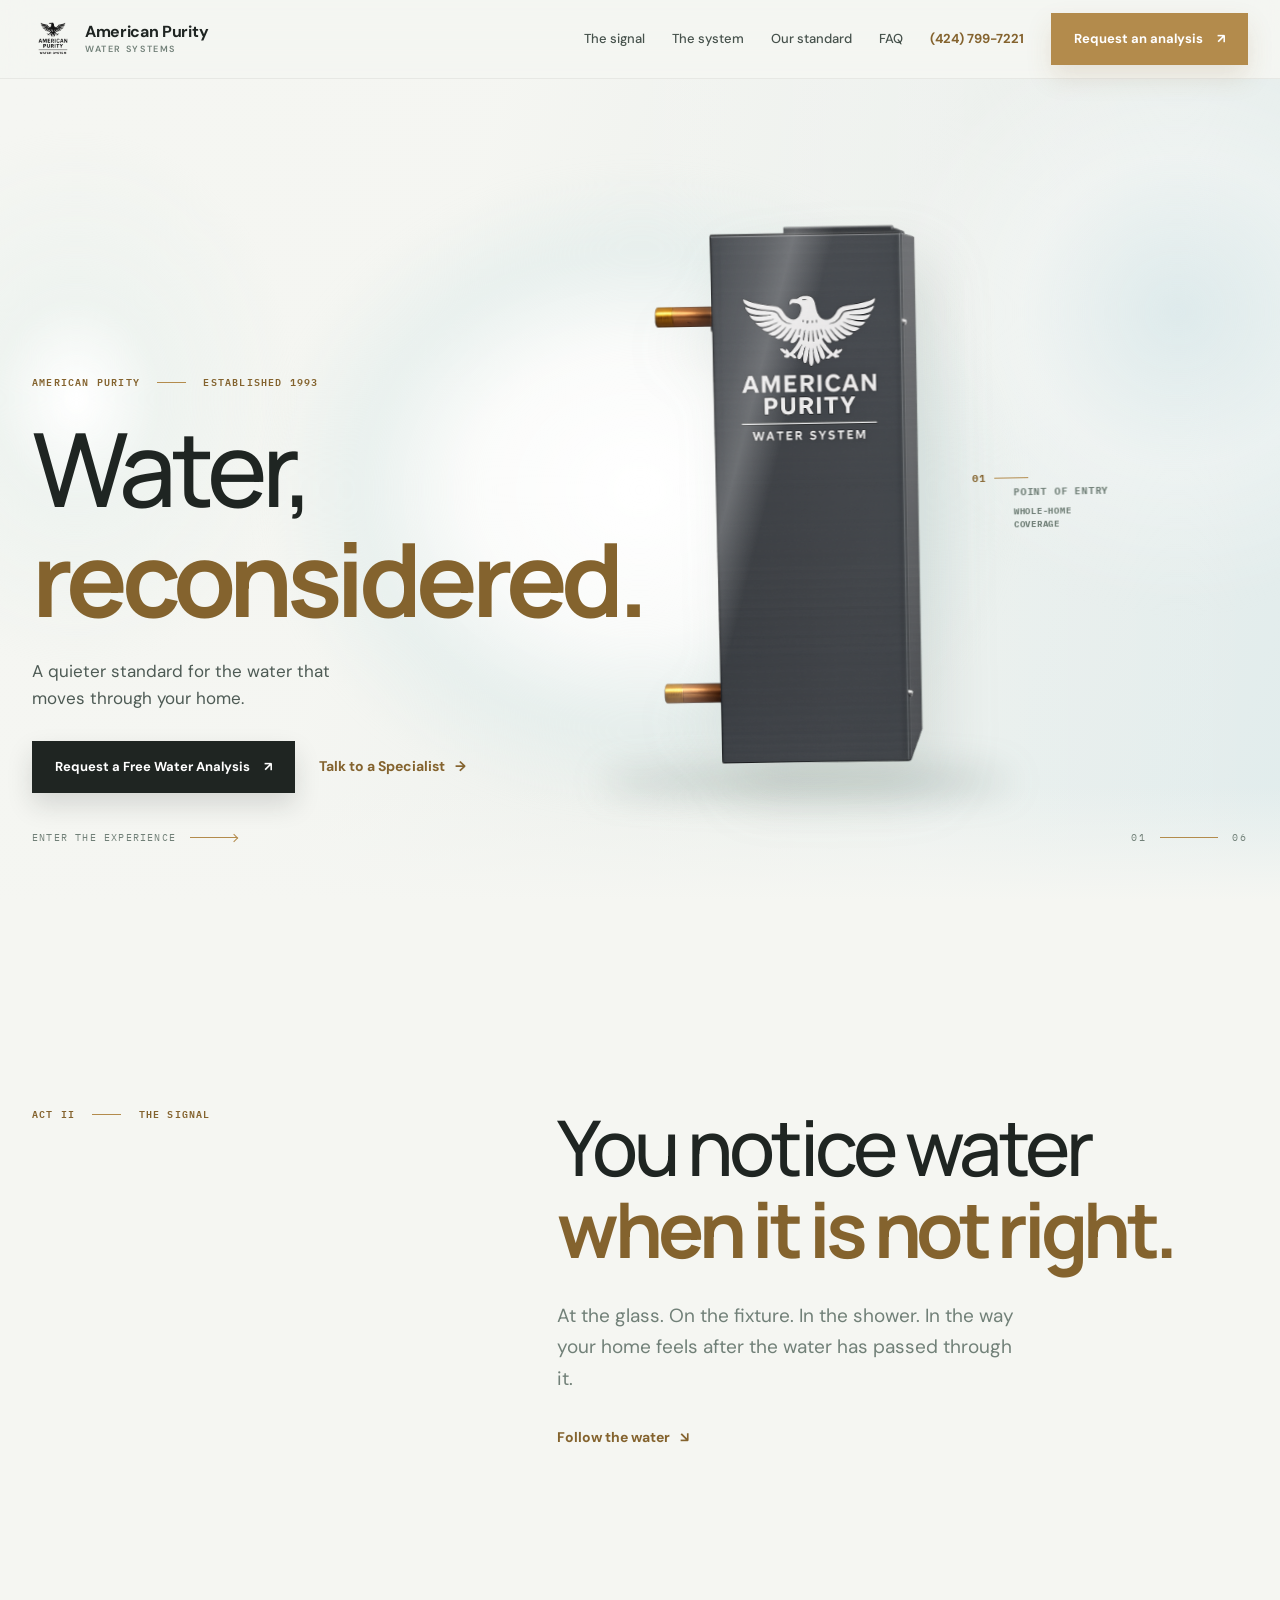
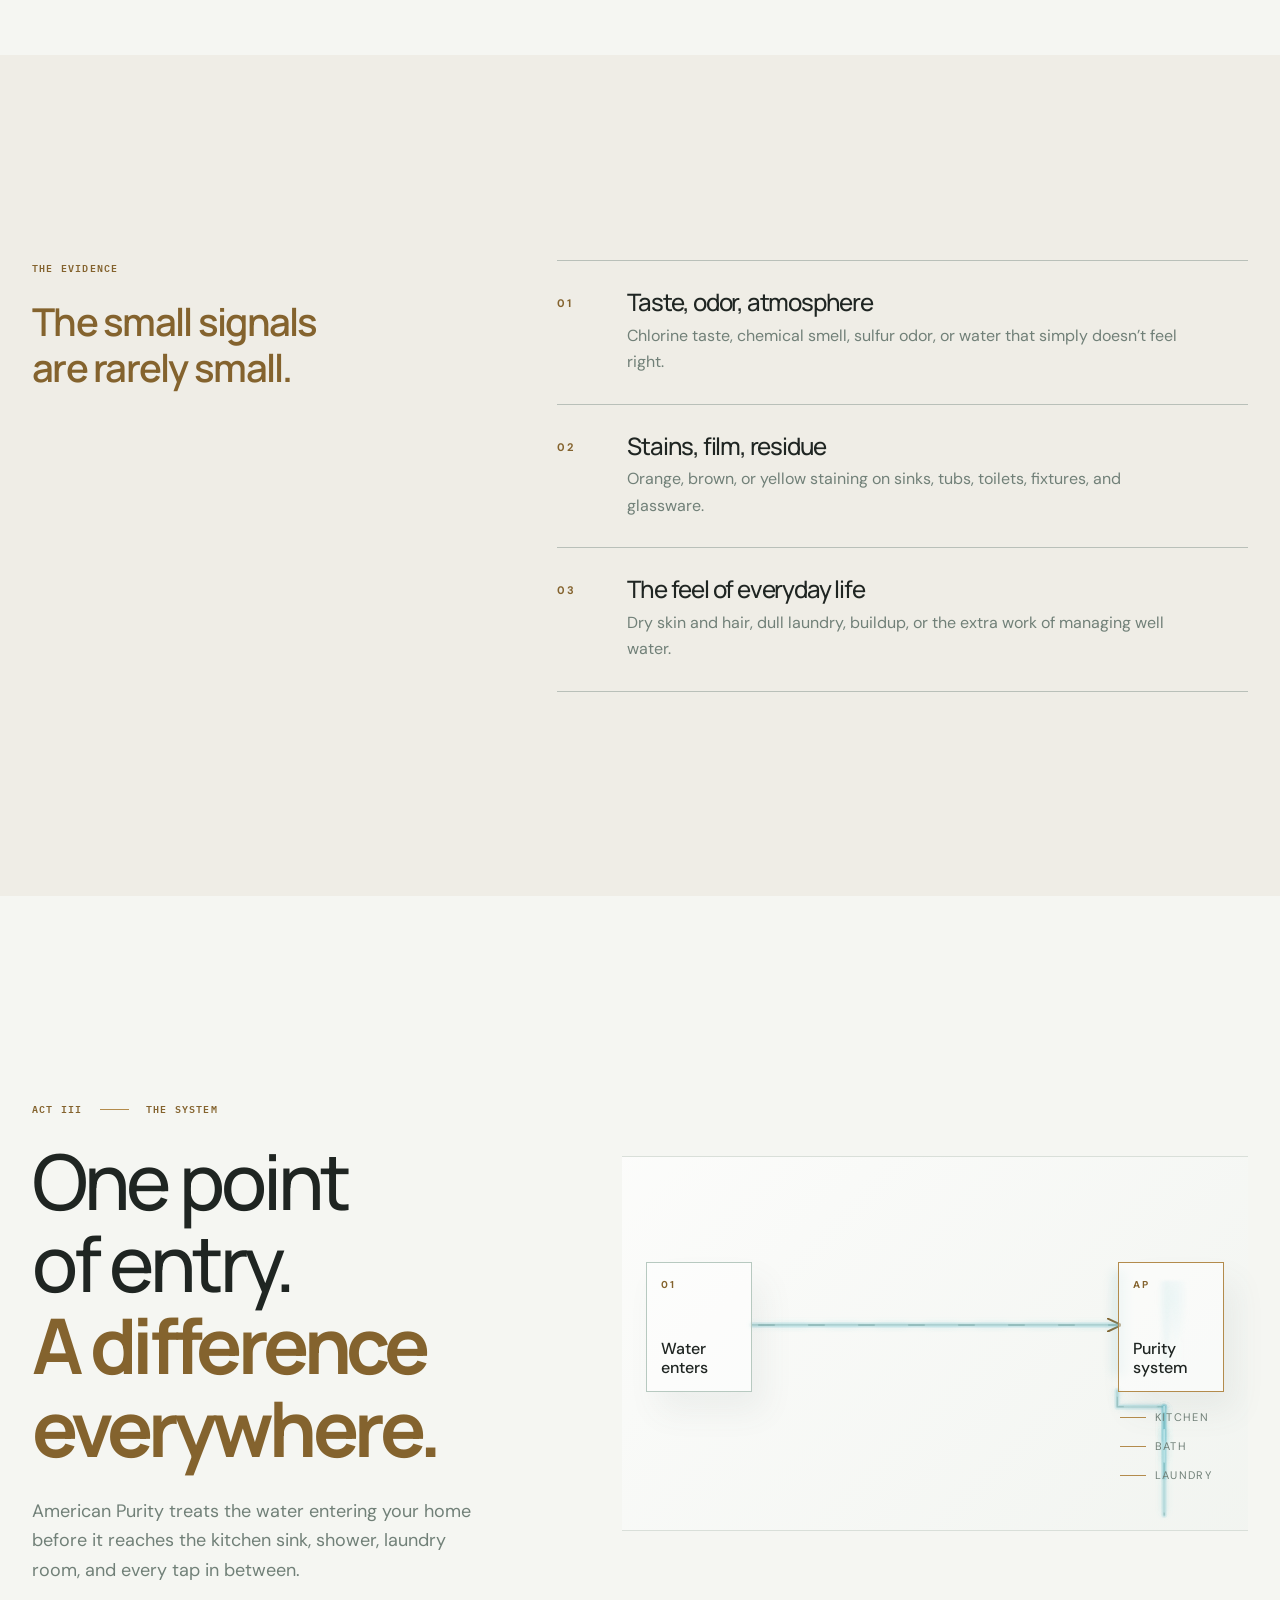
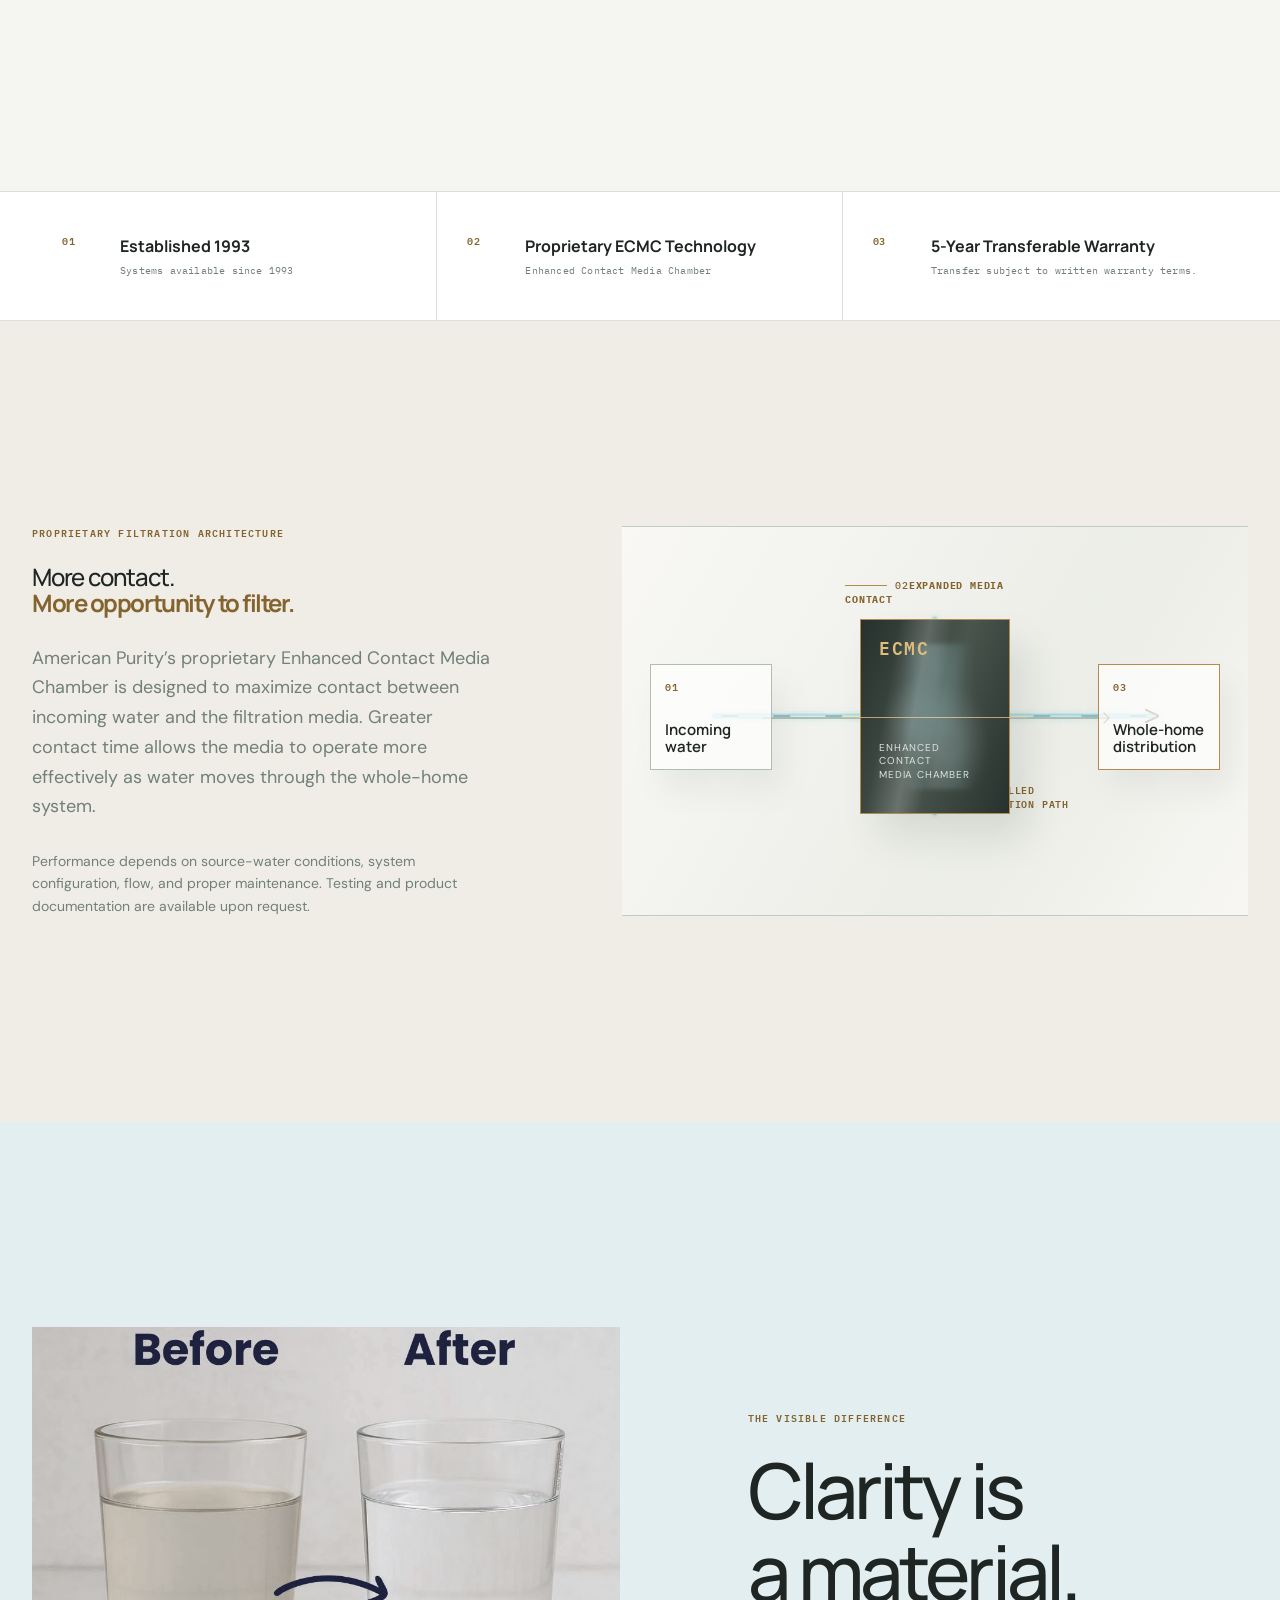
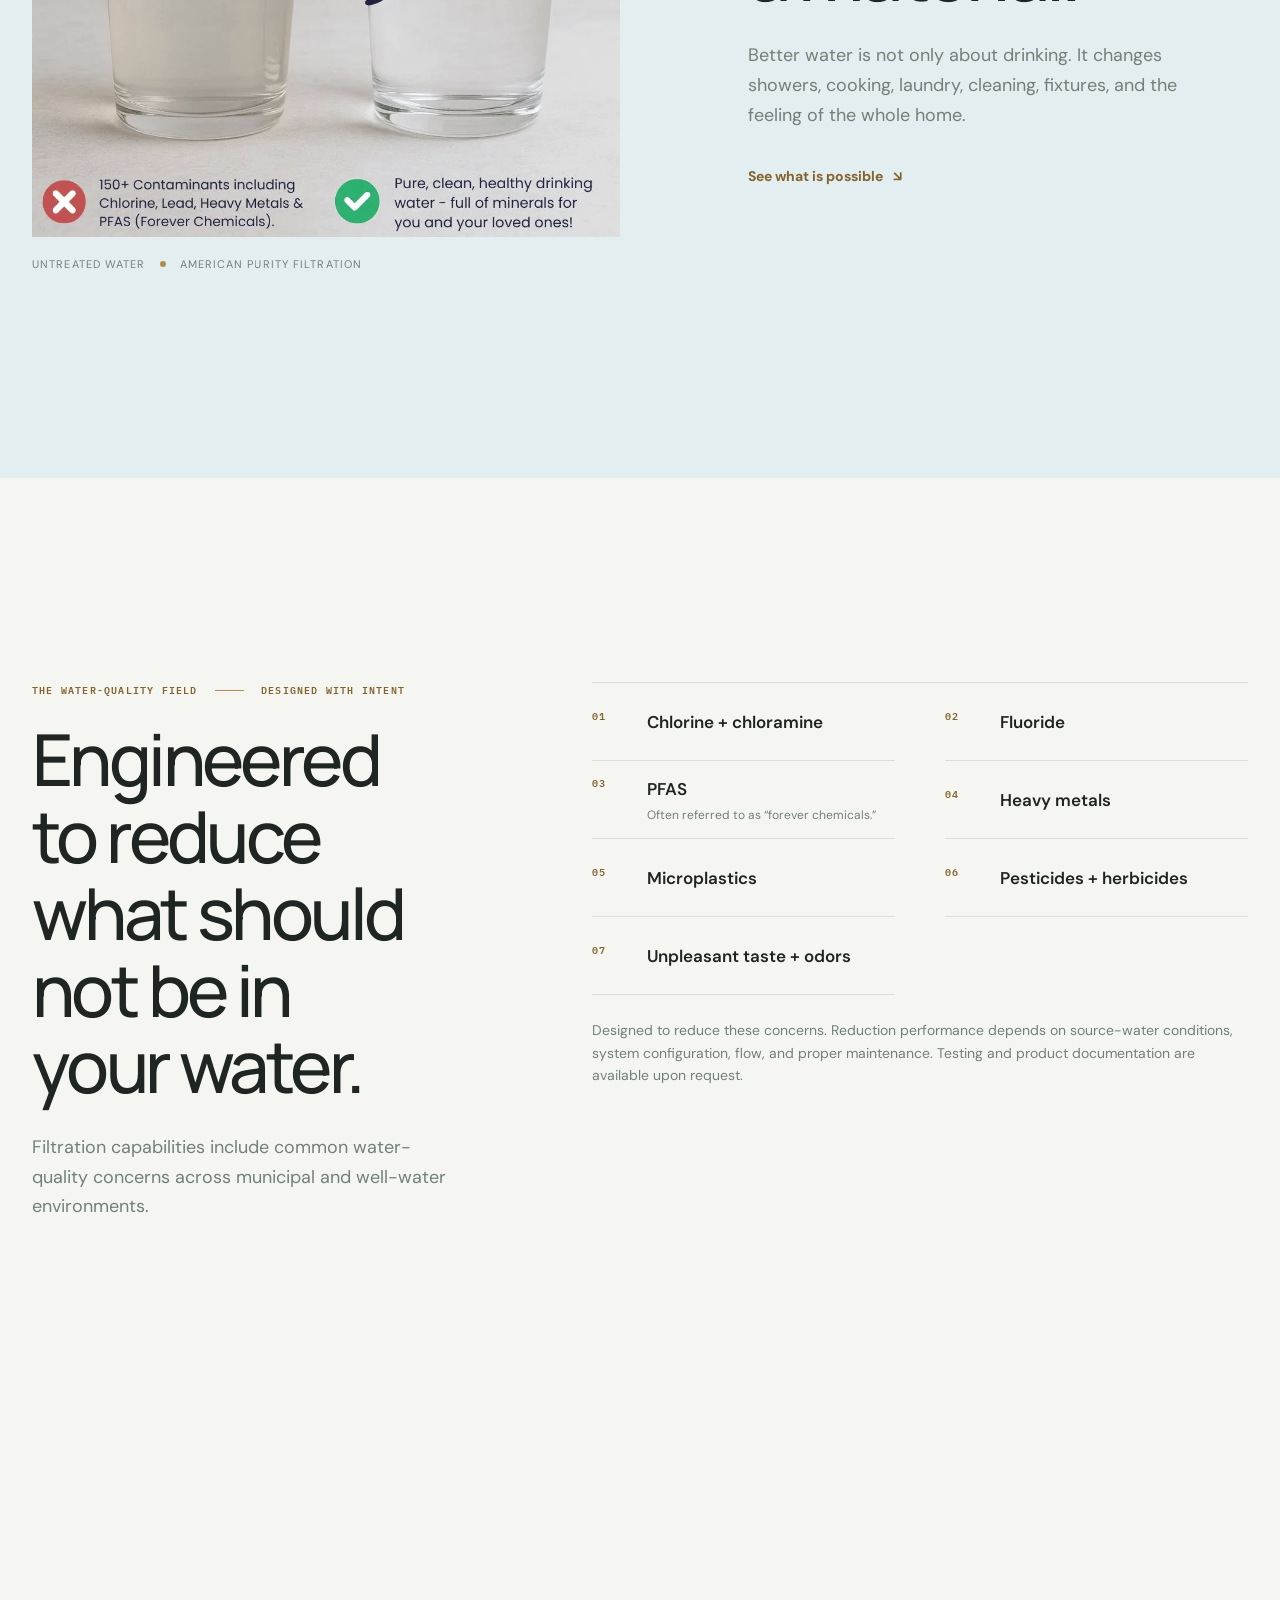
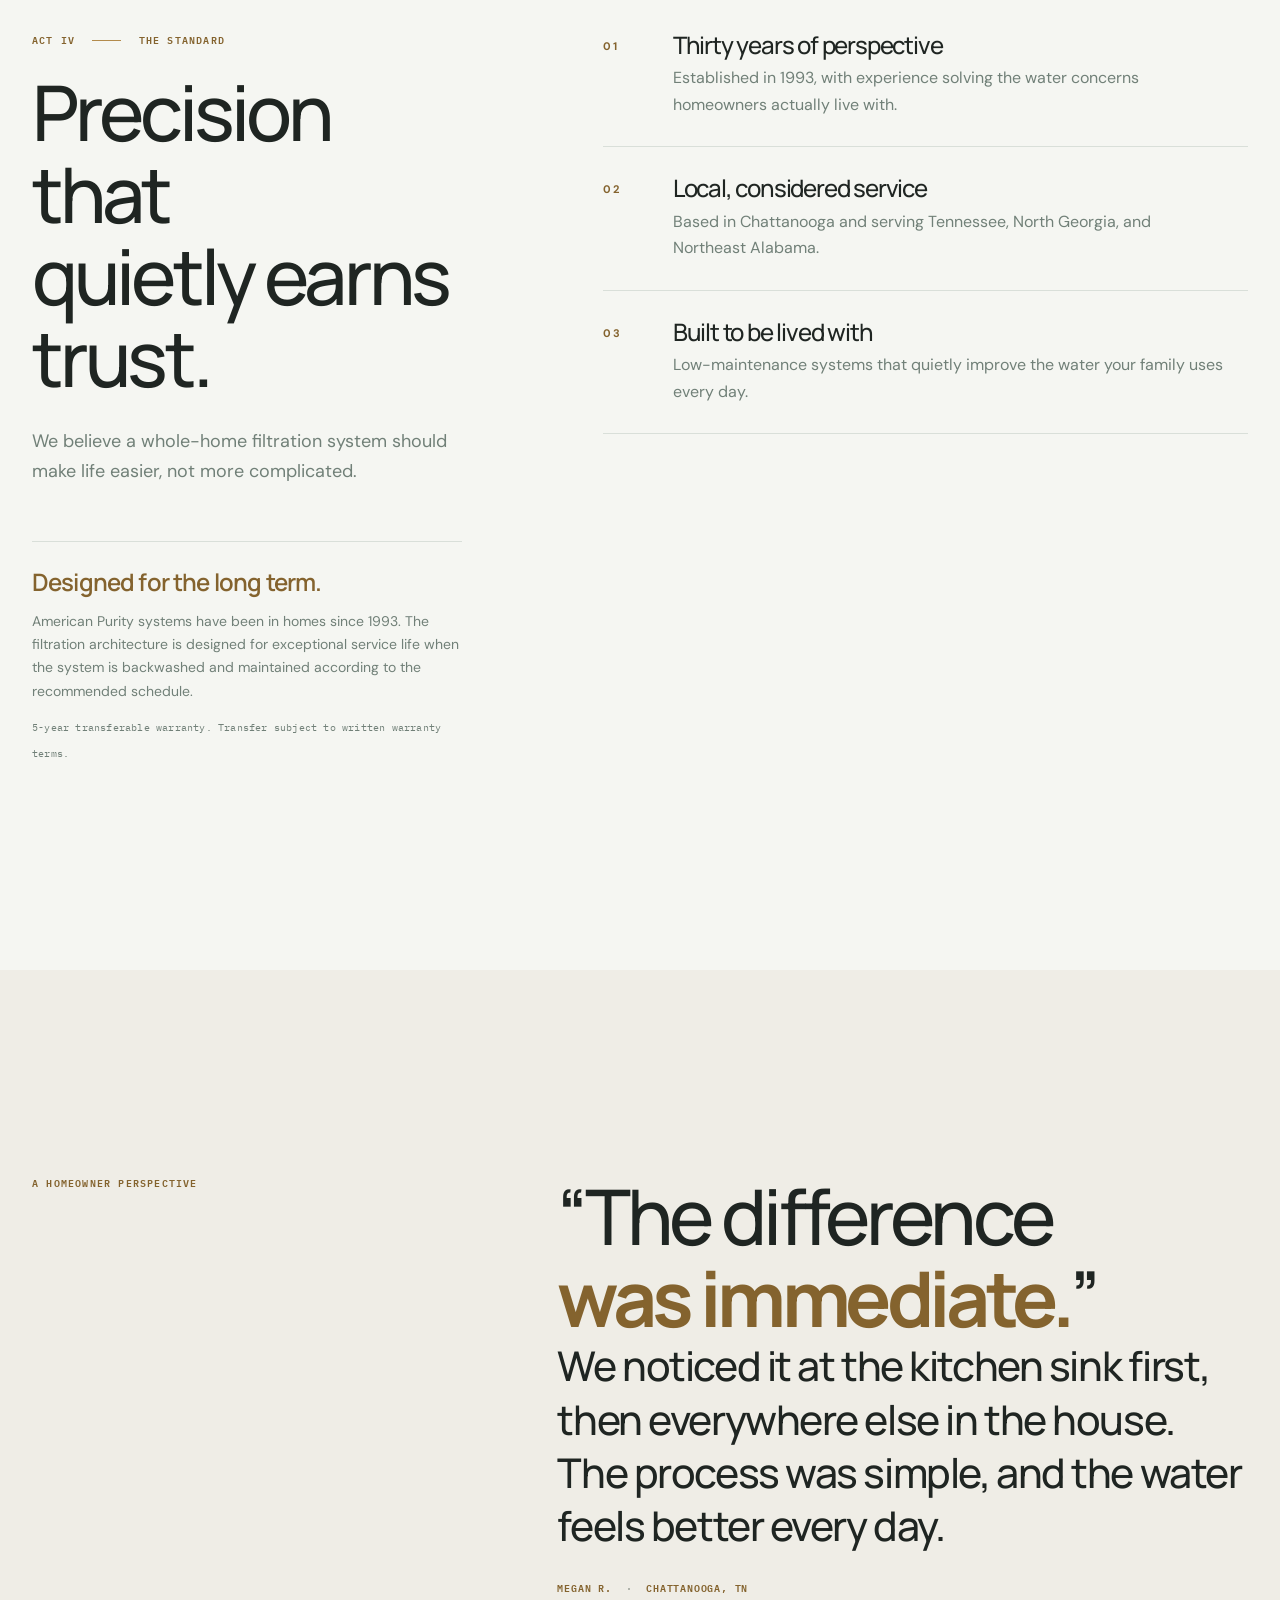
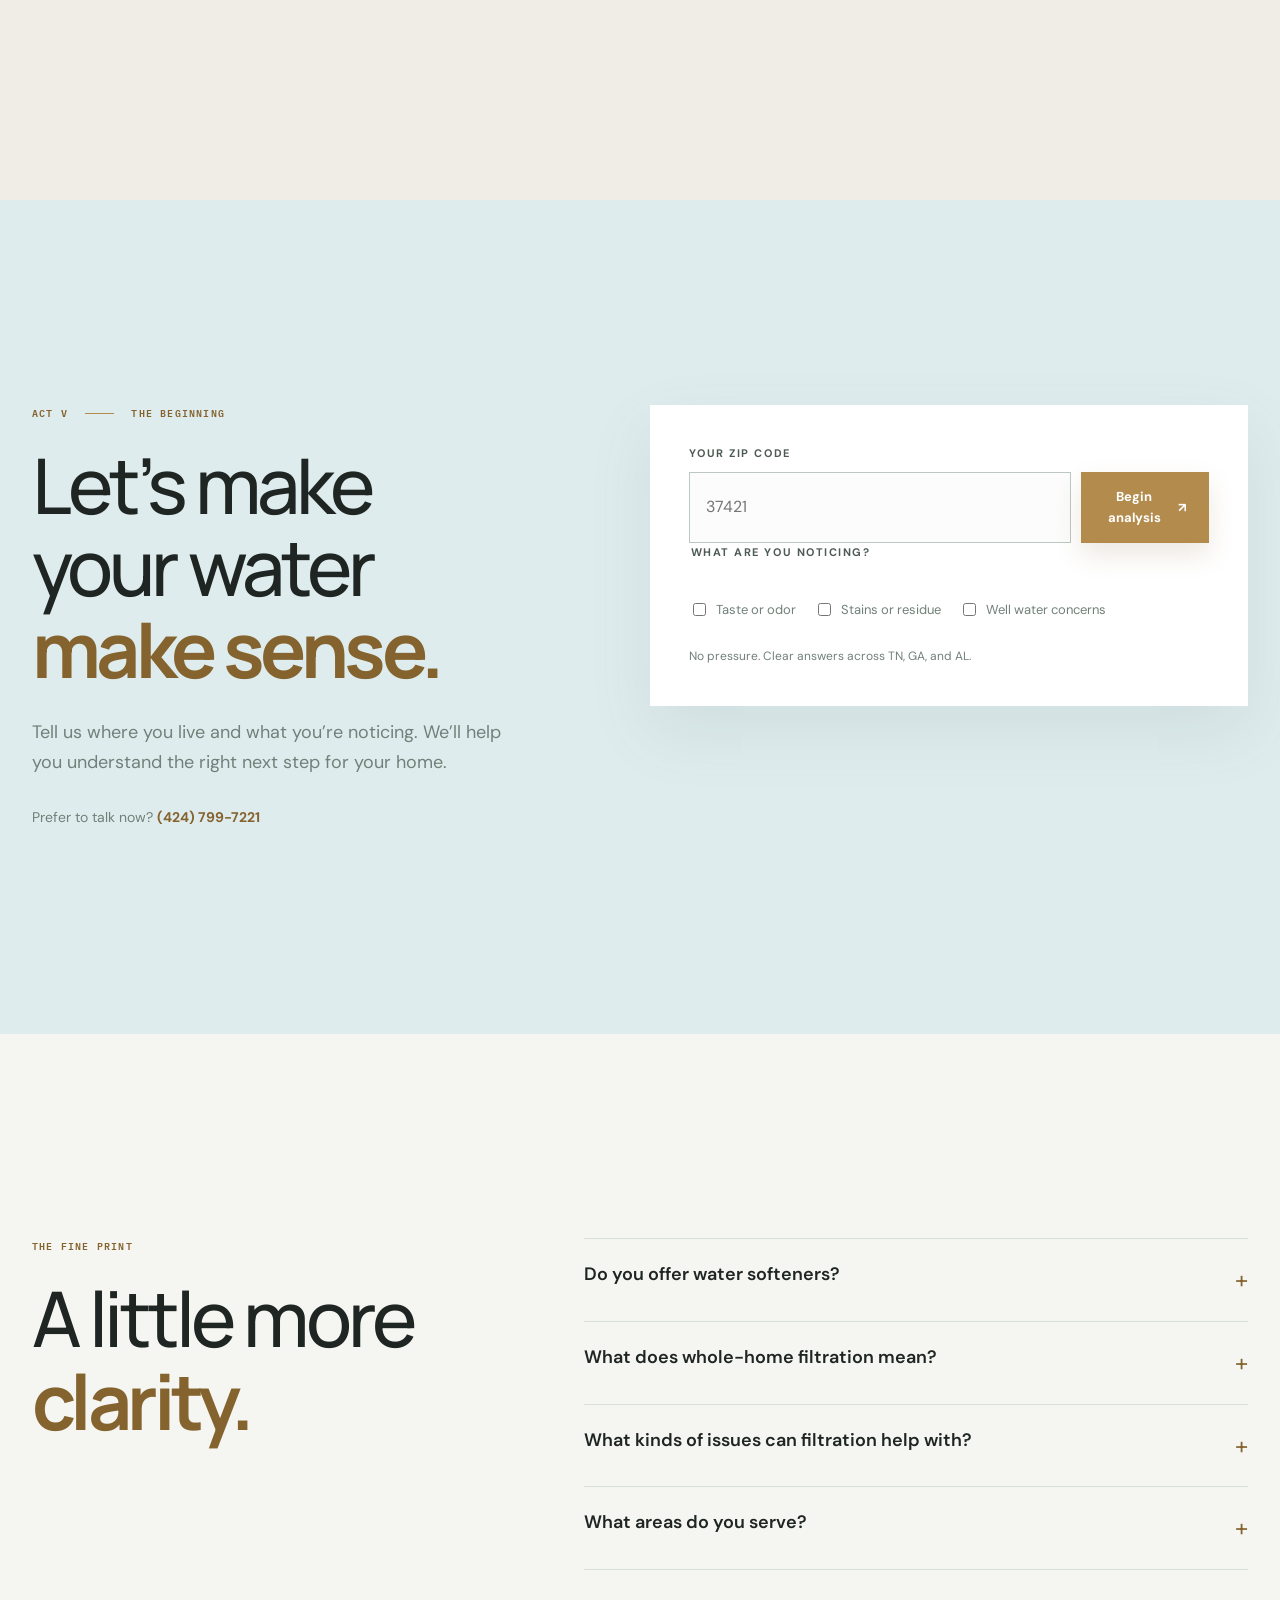
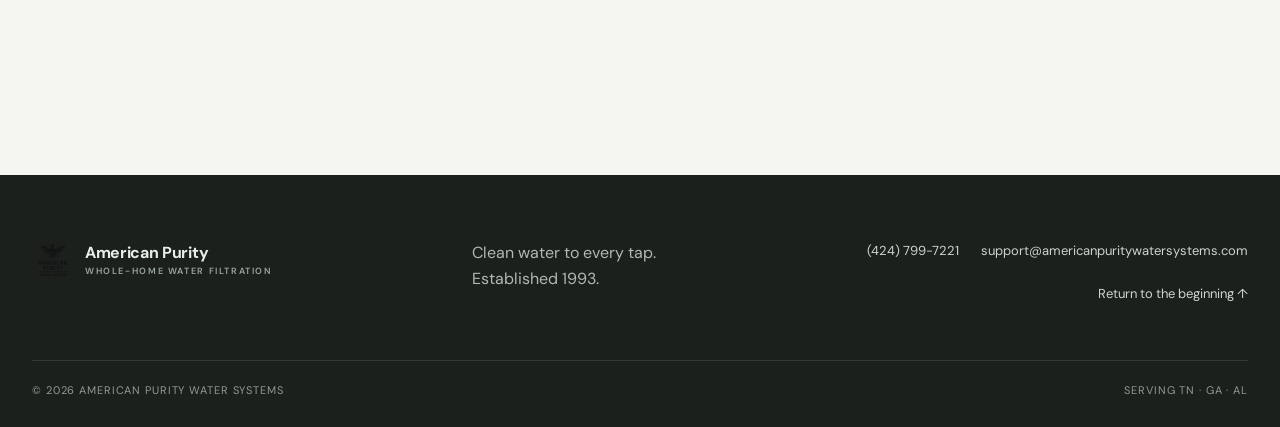
==== index.html @ 9cd1de4b "Add files via upload" ====
<!doctype html>
<html lang="en">
<head>
  <meta charset="utf-8">
  <meta name="viewport" content="width=device-width, initial-scale=1">
  <meta name="description" content="American Purity provides whole-home water filtration systems designed to deliver clean, better-tasting water to every tap in your home. Established in 1993. Serving TN, GA, and AL.">
  <meta name="theme-color" content="#f5f6f2">
  <title>American Purity Water Systems | Water, Reconsidered</title>
  <link rel="preconnect" href="https://fonts.googleapis.com">
  <link rel="preconnect" href="https://fonts.gstatic.com" crossorigin>
  <link href="https://fonts.googleapis.com/css2?family=DM+Sans:wght@400;500;600;700&amp;family=IBM+Plex+Mono:wght@400;500;600&amp;family=Manrope:wght@500;600;700&amp;display=swap" rel="stylesheet">
  <link rel="stylesheet" href="premium.css">
</head>
<body>
  <a class="skip-link" href="#main">Skip to main content</a>

  <header class="site-header" id="top">
    <div class="shell header-inner">
      <a class="brand" href="#top" aria-label="American Purity home">
        <img src="logo.png" alt="" width="42" height="42">
        <span>American Purity<small>Water Systems</small></span>
      </a>
      <button class="menu-toggle" type="button" aria-expanded="false" aria-controls="primary-nav" aria-label="Open menu"><i></i><i></i></button>
      <nav class="primary-nav" id="primary-nav" aria-label="Primary navigation">
        <a href="#signal">The signal</a>
        <a href="#system">The system</a>
        <a href="#standard">Our standard</a>
        <a href="#faq">FAQ</a>
        <a class="header-call" href="tel:+14247997221">(424) 799-7221</a>
        <a class="button button-gold" href="#analysis">Request an analysis <span aria-hidden="true">↗</span></a>
      </nav>
    </div>
  </header>

  <main id="main">
    <!-- ACT I: A single material event replaces the conventional hero layout. -->
    <section class="installation-hero" aria-labelledby="hero-title">
      <div class="ambient ambient-left" aria-hidden="true"></div>
      <div class="ambient ambient-right" aria-hidden="true"></div>
      <div class="hero-stage">
        <div class="stage-glow" aria-hidden="true"></div>
        <div class="product-art" id="product-art">
          <div class="product-float">
            <span class="product-reflection" aria-hidden="true"></span>
            <img class="hero-product" src="hero-filter.png" alt="American Purity whole-home water filtration system with charcoal housing, eagle logo, and copper connections" width="1024" height="1536" fetchpriority="high">
            <span class="product-edge-light" aria-hidden="true"></span>
          </div>
          <div class="product-note" aria-hidden="true"><span>01</span><i></i><b>Point of entry</b><small>Whole-home coverage</small></div>
        </div>
        <div class="stage-shadow" aria-hidden="true"></div>
      </div>
      <div class="hero-words shell">
        <p class="eyebrow">American Purity <span></span> Established 1993</p>
        <h1 id="hero-title">Water,<br><span class="accent">reconsidered.</span></h1>
        <p class="hero-thesis">A quieter standard for the water that moves through your home.</p>
        <div class="hero-actions">
          <a class="button button-dark" href="#analysis">Request a Free Water Analysis <span aria-hidden="true">↗</span></a>
          <a class="quiet-link" href="tel:+14247997221">Talk to a Specialist <span aria-hidden="true">→</span></a>
        </div>
      </div>
      <div class="hero-index" aria-hidden="true"><span>01</span><i></i><span>06</span></div>
      <a class="scroll-cue" href="#signal"><span>Enter the experience</span><i aria-hidden="true"></i></a>
    </section>

    <!-- ACT II: The first human recognition arrives after the atmosphere, not before it. -->
    <section class="signal-act section-air" id="signal" aria-labelledby="signal-title">
      <div class="shell signal-layout">
        <p class="act-label">Act II <span></span> The signal</p>
        <div class="signal-statement"><h2 id="signal-title">You notice water<br><span class="accent">when it is not right.</span></h2><p>At the glass. On the fixture. In the shower. In the way your home feels after the water has passed through it.</p><a class="text-link" href="#system">Follow the water <span aria-hidden="true">↘</span></a></div>
      </div>
    </section>

    <section class="symptom-act section-air section-warm" aria-label="Common water quality concerns">
      <div class="shell symptom-layout">
        <div class="symptom-intro"><p class="eyebrow">The evidence</p><p class="large-note">The small signals<br>are rarely small.</p></div>
        <div class="evidence-list"><article><span>01</span><div><h3>Taste, odor, atmosphere</h3><p>Chlorine taste, chemical smell, sulfur odor, or water that simply doesn’t feel right.</p></div></article><article><span>02</span><div><h3>Stains, film, residue</h3><p>Orange, brown, or yellow staining on sinks, tubs, toilets, fixtures, and glassware.</p></div></article><article><span>03</span><div><h3>The feel of everyday life</h3><p>Dry skin and hair, dull laundry, buildup, or the extra work of managing well water.</p></div></article></div>
      </div>
    </section>

    <!-- ACT III: The system is presented as infrastructure and flow, not as a product card. -->
    <section class="system-act section-air" id="system" aria-labelledby="system-title">
      <div class="shell system-layout">
        <div class="system-heading"><p class="act-label">Act III <span></span> The system</p><h2 id="system-title">One point of entry.<br><span class="accent">A difference everywhere.</span></h2><p>American Purity treats the water entering your home before it reaches the kitchen sink, shower, laundry room, and every tap in between.</p></div>
        <div class="flow-visual" aria-label="Diagram showing water entering a whole-home filtration system and moving to every tap"><svg class="diagram-svg diagram-svg-desktop flow-svg" viewBox="0 0 600 375" preserveAspectRatio="none" aria-hidden="true"><defs><marker id="flow-arrow-desktop" markerWidth="7" markerHeight="7" refX="5" refY="3.5" orient="auto"><path d="M0,0 L7,3.5 L0,7" fill="none" stroke="#84632e" stroke-width="1" /></marker><filter id="flow-glow-desktop" x="-100%" y="-100%" width="300%" height="300%"><feGaussianBlur stdDeviation="3" /></filter></defs><path class="diagram-path diagram-path-muted" d="M125 169 H475" marker-end="url(#flow-arrow-desktop)" /><path class="diagram-path diagram-path-branch" d="M475 235 V251 H520 M520 251 V284 M520 251 V322 M520 251 V360" /><circle class="diagram-halo" cx="0" cy="0" r="7" filter="url(#flow-glow-desktop)" /><circle class="diagram-marker flow-marker" cx="0" cy="0" r="3" /><circle class="diagram-marker flow-branch-marker" cx="0" cy="0" r="3" /><circle class="diagram-marker flow-branch-marker" cx="0" cy="0" r="3" /><circle class="diagram-marker flow-branch-marker" cx="0" cy="0" r="3" /><rect class="diagram-internal-light" x="469" y="113" width="12" height="108" rx="6" /></svg><svg class="diagram-svg diagram-svg-mobile flow-svg" viewBox="0 0 360 500" preserveAspectRatio="none" aria-hidden="true"><defs><marker id="flow-arrow-mobile" markerWidth="7" markerHeight="7" refX="5" refY="3.5" orient="auto"><path d="M0,0 L7,3.5 L0,7" fill="none" stroke="#84632e" stroke-width="1" /></marker><filter id="flow-glow-mobile" x="-100%" y="-100%" width="300%" height="300%"><feGaussianBlur stdDeviation="3" /></filter></defs><path class="diagram-path diagram-path-muted" d="M180 83 V166" /><path class="diagram-path diagram-path-muted" d="M180 312 V389" marker-end="url(#flow-arrow-mobile)" /><path class="diagram-path diagram-path-branch" d="M180 389 H60 M180 389 H300 M60 389 V414 M180 389 V414 M300 389 V414" /><circle class="diagram-halo" cx="0" cy="0" r="7" filter="url(#flow-glow-mobile)" /><circle class="diagram-marker flow-marker" cx="0" cy="0" r="3" /><circle class="diagram-marker flow-branch-marker" cx="0" cy="0" r="3" /><circle class="diagram-marker flow-branch-marker" cx="0" cy="0" r="3" /><circle class="diagram-marker flow-branch-marker" cx="0" cy="0" r="3" /><rect class="diagram-internal-light" x="174" y="177" width="12" height="124" rx="6" /></svg><div class="flow-source"><span>01</span><b>Water<br>enters</b></div><div class="flow-line"><i></i><i></i><i></i></div><div class="flow-system"><i class="flow-system-field" aria-hidden="true"></i><span>AP</span><b>Purity<br>system</b></div><div class="flow-branches"><span>Kitchen</span><span>Bath</span><span>Laundry</span></div></div>
      </div>
    </section>

    <!-- Product proof is intentionally concise. Warranty transfer language remains subject to the official written terms. -->
    <!-- TODO CLAIMS SOURCE: Obtain the official warranty document and confirm transfer conditions, exclusions, term dates, and maintenance requirements before publication. -->
    <section class="proof-ribbon" aria-label="American Purity product proof">
      <div class="shell proof-ribbon-grid"><div><span>01</span><strong>Established 1993</strong><small>Systems available since 1993</small></div><div><span>02</span><strong>Proprietary ECMC Technology</strong><small>Enhanced Contact Media Chamber</small></div><div><span>03</span><strong>5-Year Transferable Warranty</strong><small>Transfer subject to written warranty terms.</small></div></div>
    </section>

    <!-- ACT III-B: ECMC explains the architecture without implying measured performance or removal rates. -->
    <section class="ecmc-act section-air section-warm" id="ecmc" aria-labelledby="ecmc-title">
      <div class="shell ecmc-layout"><div class="ecmc-copy"><p class="eyebrow">Proprietary filtration architecture</p><h2 id="ecmc-title">More contact.<br><span class="accent">More opportunity to filter.</span></h2><p>American Purity’s proprietary Enhanced Contact Media Chamber is designed to maximize contact between incoming water and the filtration media. Greater contact time allows the media to operate more effectively as water moves through the whole-home system.</p><p class="claims-note">Performance depends on source-water conditions, system configuration, flow, and proper maintenance. Testing and product documentation are available upon request.</p></div><div class="ecmc-visual" aria-label="Diagram showing water entering the Enhanced Contact Media Chamber, moving through filtration media, and continuing to whole-home distribution"><svg class="diagram-svg diagram-svg-desktop ecmc-svg" viewBox="0 0 600 390" preserveAspectRatio="none" aria-hidden="true"><defs><marker id="ecmc-arrow-desktop" markerWidth="7" markerHeight="7" refX="5" refY="3.5" orient="auto"><path d="M0,0 L7,3.5 L0,7" fill="none" stroke="#84632e" stroke-width="1" /></marker><filter id="ecmc-glow-desktop" x="-100%" y="-100%" width="300%" height="300%"><feGaussianBlur stdDeviation="3" /></filter></defs><path class="diagram-path diagram-path-muted" d="M89 190 H511" marker-end="url(#ecmc-arrow-desktop)" /><path class="diagram-path diagram-path-contact" d="M300 92 V288" /><circle class="diagram-halo" cx="0" cy="0" r="7" filter="url(#ecmc-glow-desktop)" /><circle class="diagram-marker ecmc-marker" cx="0" cy="0" r="3" /><circle class="diagram-marker ecmc-contact-marker" cx="0" cy="0" r="3" /><circle class="diagram-marker ecmc-contact-marker" cx="0" cy="0" r="3" /><circle class="diagram-marker ecmc-contact-marker" cx="0" cy="0" r="3" /><circle class="diagram-marker ecmc-marker ecmc-exit-marker" cx="0" cy="0" r="3" /></svg><svg class="diagram-svg diagram-svg-mobile ecmc-svg" viewBox="0 0 360 660" preserveAspectRatio="none" aria-hidden="true"><defs><marker id="ecmc-arrow-mobile" markerWidth="7" markerHeight="7" refX="5" refY="3.5" orient="auto"><path d="M0,0 L7,3.5 L0,7" fill="none" stroke="#84632e" stroke-width="1" /></marker><filter id="ecmc-glow-mobile" x="-100%" y="-100%" width="300%" height="300%"><feGaussianBlur stdDeviation="3" /></filter></defs><path class="diagram-path diagram-path-muted" d="M180 96 V214" /><path class="diagram-path diagram-path-contact" d="M180 214 C145 246 215 270 180 300 C145 330 215 362 180 400" /><path class="diagram-path diagram-path-muted" d="M180 434 V548" marker-end="url(#ecmc-arrow-mobile)" /><circle class="diagram-halo" cx="0" cy="0" r="7" filter="url(#ecmc-glow-mobile)" /><circle class="diagram-marker ecmc-marker" cx="0" cy="0" r="3" /><circle class="diagram-marker ecmc-contact-marker" cx="0" cy="0" r="3" /><circle class="diagram-marker ecmc-contact-marker" cx="0" cy="0" r="3" /><circle class="diagram-marker ecmc-contact-marker" cx="0" cy="0" r="3" /><circle class="diagram-marker ecmc-marker ecmc-exit-marker" cx="0" cy="0" r="3" /></svg><div class="ecmc-node ecmc-in"><span>01</span><b>Incoming<br>water</b></div><div class="ecmc-path"><i></i><i></i><i></i><span class="path-label">controlled filtration path</span></div><div class="ecmc-chamber"><span class="chamber-line"></span><i class="ecmc-flow-field" aria-hidden="true"></i><b>ECMC</b><small>Enhanced Contact<br>Media Chamber</small></div><div class="ecmc-node ecmc-out"><span>03</span><b>Whole-home<br>distribution</b></div><div class="ecmc-measure"><i></i><span>02</span><b>expanded media contact</b></div></div></div>
    </section>

    <section class="material-act section-air section-blue" aria-labelledby="material-title">
      <div class="shell material-layout"><figure class="material-image"><img src="water-filtration-system-before-after.jpg" alt="Before and after comparison of water quality" loading="lazy" width="993" height="954"><figcaption><span>Untreated water</span><i></i><span>American Purity filtration</span></figcaption></figure><div class="material-copy"><p class="eyebrow">The visible difference</p><h2 id="material-title">Clarity is a material.</h2><p>Better water is not only about drinking. It changes showers, cooking, laundry, cleaning, fixtures, and the feeling of the whole home.</p><a class="quiet-link" href="#analysis">See what is possible <span aria-hidden="true">↘</span></a></div></div>
    </section>

    <section class="contaminant-act section-air" aria-labelledby="contaminant-title">
      <div class="shell contaminant-layout"><div class="contaminant-heading"><p class="act-label">The water-quality field <span></span> Designed with intent</p><h2 id="contaminant-title">Engineered to reduce what should not be in your water.</h2><p>Filtration capabilities include common water-quality concerns across municipal and well-water environments.</p></div><div class="contaminant-field"><ul class="contaminant-list"><li><span>01</span><strong>Chlorine + chloramine</strong></li><li><span>02</span><strong>Fluoride</strong></li><li><span>03</span><strong>PFAS</strong><small>Often referred to as “forever chemicals.”</small></li><li><span>04</span><strong>Heavy metals</strong></li><li><span>05</span><strong>Microplastics</strong></li><li><span>06</span><strong>Pesticides + herbicides</strong></li><li><span>07</span><strong>Unpleasant taste + odors</strong></li></ul><p class="claims-note">Designed to reduce these concerns. Reduction performance depends on source-water conditions, system configuration, flow, and proper maintenance. Testing and product documentation are available upon request.</p></div></div>
    </section>

    <!-- ACT IV: Proof arrives as principles, giving the experience a sense of earned confidence. -->
    <section class="standard-act section-air" id="standard" aria-labelledby="standard-title">
      <div class="shell standard-layout"><div class="standard-heading"><p class="act-label">Act IV <span></span> The standard</p><h2 id="standard-title">Precision that<br>quietly earns trust.</h2><p>We believe a whole-home filtration system should make life easier, not more complicated.</p><div class="long-life-note"><strong>Designed for the long term.</strong><p>American Purity systems have been in homes since 1993. The filtration architecture is designed for exceptional service life when the system is backwashed and maintained according to the recommended schedule.</p><small>5-year transferable warranty. Transfer subject to written warranty terms.</small></div></div><div class="standard-list"><div><span>01</span><h3>Thirty years of perspective</h3><p>Established in 1993, with experience solving the water concerns homeowners actually live with.</p></div><div><span>02</span><h3>Local, considered service</h3><p>Based in Chattanooga and serving Tennessee, North Georgia, and Northeast Alabama.</p></div><div><span>03</span><h3>Built to be lived with</h3><p>Low-maintenance systems that quietly improve the water your family uses every day.</p></div></div></div>
      <!-- FUTURE PROOF HOLD: Do not publish the University of Mississippi study claim or any “indefinite” filtration language until the complete source is supplied. Required: study title, date, author/department, complete report or letter, tested filter configuration, exact conclusion, limitations, and maintenance conditions. -->
    </section>

    <section class="quote-act section-air section-warm" aria-labelledby="quote-title"><div class="shell quote-layout"><p class="eyebrow">A homeowner perspective</p><div><h2 id="quote-title">“The difference<br><span class="accent">was immediate.</span>”</h2><blockquote>We noticed it at the kitchen sink first, then everywhere else in the house. The process was simple, and the water feels better every day.</blockquote><p class="byline">Megan R. <span>·</span> Chattanooga, TN</p></div></div></section>

    <section class="analysis-act section-air" id="analysis" aria-labelledby="analysis-title"><div class="shell analysis-layout"><div class="analysis-heading"><p class="act-label">Act V <span></span> The beginning</p><h2 id="analysis-title">Let’s make your water<br><span class="accent">make sense.</span></h2><p>Tell us where you live and what you’re noticing. We’ll help you understand the right next step for your home.</p><p class="analysis-call">Prefer to talk now? <a href="tel:+14247997221">(424) 799-7221</a></p></div><form class="analysis-form" id="analysis-form"><label for="zip">Your ZIP code</label><div class="form-row"><input id="zip" name="zip" inputmode="numeric" autocomplete="postal-code" placeholder="37421" pattern="[0-9]{5}(-[0-9]{4})?" required><button class="button button-gold" type="submit">Begin analysis <span aria-hidden="true">↗</span></button></div><fieldset><legend>What are you noticing?</legend><label><input type="checkbox" name="concern" value="Taste or odor"> Taste or odor</label><label><input type="checkbox" name="concern" value="Stains or residue"> Stains or residue</label><label><input type="checkbox" name="concern" value="Well water concerns"> Well water concerns</label></fieldset><p class="form-note" id="form-note" role="status">No pressure. Clear answers across TN, GA, and AL.</p></form></div></section>

    <section class="faq-act section-air" id="faq" aria-labelledby="faq-title"><div class="shell faq-layout"><div><p class="eyebrow">The fine print</p><h2 id="faq-title">A little more<br><span class="accent">clarity.</span></h2></div><div class="faq-list"><details><summary>Do you offer water softeners?<span>+</span></summary><p>No. American Purity focuses on whole-home water filtration systems. We are not a water softener company.</p></details><details><summary>What does whole-home filtration mean?<span>+</span></summary><p>It means the water entering your home is treated before it reaches your fixtures, so you get cleaner water at the kitchen sink, bathrooms, showers, laundry room, and more.</p></details><details><summary>What kinds of issues can filtration help with?<span>+</span></summary><p>Depending on your water source and local conditions, filtration may help with bad taste, chlorine smell, sulfur odor, staining, sediment, and overall water quality concerns.</p></details><details><summary>What areas do you serve?<span>+</span></summary><p>We’re based in Chattanooga and serve the surrounding Tri-State region across Tennessee, North Georgia, and Northeast Alabama.</p></details></div></div></section>
  </main>

  <footer class="site-footer"><div class="shell footer-grid"><a class="brand footer-brand" href="#top"><img src="logo.png" alt="" width="42" height="42"><span>American Purity<small>Whole-home water filtration</small></span></a><p>Clean water to every tap.<br>Established 1993.</p><div class="footer-links"><a href="tel:+14247997221">(424) 799-7221</a><a href="mailto:support@americanpuritywatersystems.com">support@americanpuritywatersystems.com</a><a href="#top">Return to the beginning ↑</a></div></div><div class="shell footer-bottom"><span>© <span id="year"></span> American Purity Water Systems</span><span>Serving TN · GA · AL</span></div></footer>

  <script src="premium.js" defer></script>
</body>
</html>
---- premium.css ----
:root {
  --ink: #1f2522;
  --ink-soft: #4e5b55;
  --muted: #718078;
  --paper: #f5f6f2;
  --warm: #efede6;
  --blue: #e3eef0;
  --line: #d9dfd9;
  --gold: #b38b4c;
  --gold-dark: #84632e;
  --max: 1240px;
  --header-height: 78px;
  --safe-top: env(safe-area-inset-top, 0px);
  --safe-bottom: env(safe-area-inset-bottom, 0px);
  --header-block-size: calc(var(--header-height) + var(--safe-top));
  --display: "Manrope", system-ui, sans-serif;
  --sans: "DM Sans", system-ui, sans-serif;
  --mono: "IBM Plex Mono", ui-monospace, SFMono-Regular, monospace;
}

* { box-sizing: border-box; }
html { scroll-behavior: smooth; scroll-padding-top: var(--header-block-size); }
body { margin: 0; color: var(--ink); background: var(--paper); font: 16px/1.65 var(--sans); -webkit-font-smoothing: antialiased; }
body.menu-open { overflow: hidden; }
a { color: inherit; text-decoration: none; }
img { display: block; max-width: 100%; }
button, input { font: inherit; }
:focus-visible { outline: 3px solid var(--gold-dark); outline-offset: 4px; }
.shell { width: min(calc(100% - 64px), var(--max)); margin-inline: auto; }
.skip-link { position: fixed; z-index: 100; top: 10px; left: 10px; padding: 10px 16px; background: #fff; transform: translateY(-140%); }
.skip-link:focus { transform: none; }

/* Navigation stays quiet so the installation owns the first impression. */
.site-header { position: sticky; top: 0; z-index: 20; padding-top: var(--safe-top); border-bottom: 1px solid #1f252210; background: #f5f6f2e8; backdrop-filter: blur(18px); }
.header-inner { min-height: var(--header-height); display: flex; align-items: center; justify-content: space-between; gap: 30px; }
.brand { display: flex; align-items: center; gap: 11px; font-weight: 700; letter-spacing: -.02em; line-height: 1.1; }
.brand img { width: 42px; height: 42px; object-fit: contain; }
.brand small { display: block; margin-top: 5px; color: var(--muted); font-size: 9px; font-weight: 600; letter-spacing: .18em; text-transform: uppercase; }
.primary-nav { display: flex; align-items: center; gap: 27px; color: #46524c; font-size: 13px; font-weight: 500; }
.primary-nav a:not(.button):hover, .header-call { color: var(--gold-dark); }
.header-call { font-weight: 700; white-space: nowrap; }
.menu-toggle { display: none; width: 46px; height: 46px; border: 0; background: transparent; }
.menu-toggle i { display: block; width: 24px; height: 1px; margin: 7px auto; background: var(--ink); }
.button { display: inline-flex; min-height: 52px; align-items: center; justify-content: center; gap: 14px; padding: 13px 22px; border: 1px solid transparent; font-size: 13px; font-weight: 700; transition: background .3s ease, color .3s ease, transform .3s ease, box-shadow .3s ease; }
.button:hover { transform: translateY(-2px); }
.button-gold { color: #fff; background: var(--gold); box-shadow: 0 12px 26px #84632e25; }
.button-gold:hover { background: var(--gold-dark); }
.button-dark { color: #fff; background: var(--ink); box-shadow: 0 12px 26px #1f252225; }
.button-dark:hover { background: #35403a; }

/* ACT I — the visual event. The geometry is deliberately rectilinear: an instrument, not a symbol. */
.installation-hero { min-height: max(420px, calc(100svh - var(--header-block-size) - var(--safe-bottom))); position: relative; isolation: isolate; overflow: hidden; background: #edf0ec; }
.installation-hero::before { content: ""; position: absolute; inset: 0; z-index: -3; background: linear-gradient(108deg, #f5f6f2 0%, #f5f6f2f5 33%, #e9eeeb99 66%, #dcebedb0 100%); }
.installation-hero::after { content: ""; position: absolute; inset: 0; z-index: -2; pointer-events: none; background: linear-gradient(0deg, var(--paper), transparent 14%), linear-gradient(90deg, transparent 45%, #ffffff26 72%, transparent 100%); }
.ambient { position: absolute; z-index: -1; pointer-events: none; filter: blur(3px); }
.ambient-left { width: 36vw; height: 62vh; left: -12vw; top: 5%; background: radial-gradient(ellipse, #fff 0%, #e5f0ed66 25%, transparent 68%); animation: breathe-left 16s ease-in-out infinite alternate; }
.ambient-right { width: 50vw; height: 70vh; right: -17vw; top: -10%; background: radial-gradient(ellipse, #d8e8eb99 0%, #fff4 35%, transparent 68%); animation: breathe-right 19s ease-in-out -3s infinite alternate; }
@keyframes breathe-left { to { transform: translate3d(5vw, 2vh, 0) scale(1.12); opacity: .7; } }
@keyframes breathe-right { to { transform: translate3d(-4vw, 4vh, 0) scale(.92); opacity: .55; } }
.hero-stage { position: absolute; inset: 0; display: grid; place-items: center; pointer-events: none; }
.stage-glow { position: absolute; width: min(62vw, 760px); height: min(72vh, 760px); border-radius: 44%; background: radial-gradient(ellipse, #fff 0%, #ffffffaa 31%, #d8e9e966 52%, transparent 70%); filter: blur(12px); animation: stage-breathe 11s ease-in-out infinite alternate; }
@keyframes stage-breathe { to { transform: scale(1.06) translate3d(-1%, 2%, 0); opacity: .68; } }
.product-art { --pointer-x: 0px; --pointer-y: 0px; --pointer-rx: 0deg; --pointer-ry: 0deg; --scroll-drift: 0px; width: clamp(260px, 31vw, 430px); position: relative; z-index: 1; pointer-events: auto; transform: translate3d(calc(13vw + var(--pointer-x)), calc(1vh + var(--pointer-y) + var(--scroll-drift)), 0) rotateX(var(--pointer-rx)) rotateY(var(--pointer-ry)) rotate(-1deg); transform-origin: 50% 58%; will-change: transform; transition: transform .9s cubic-bezier(.22, 1, .36, 1); }
.product-float { position: relative; animation: product-float 12s ease-in-out infinite alternate; }
@keyframes product-float { to { transform: translate3d(0, -4px, 0) rotate(.8deg); } }
.hero-product { position: relative; z-index: 2; width: 100%; height: auto; aspect-ratio: 1024 / 1536; object-fit: contain; filter: drop-shadow(20px 30px 28px #66766d26); opacity: 0; animation: product-unveil 1.55s cubic-bezier(.22, 1, .36, 1) .2s forwards; }
@keyframes product-unveil { 0% { opacity: 0; transform: translate3d(0, 16px, 0); } 28% { opacity: .18; } 100% { opacity: 1; transform: translate3d(0, 0, 0); } }
.product-art::before { content: ""; position: absolute; z-index: 3; inset: 0; background: linear-gradient(105deg, transparent 17%, #fff9 31%, #fff 36%, transparent 43%); opacity: 0; pointer-events: none; -webkit-mask: url("hero-filter.png") center / contain no-repeat; mask: url("hero-filter.png") center / contain no-repeat; animation: edge-reveal 1.55s ease .35s forwards, reflection-sweep 13s ease-in-out 2.2s infinite; }
@keyframes edge-reveal { from { opacity: 0; transform: translateX(-14%); } to { opacity: .24; transform: translateX(0); } }
@keyframes reflection-sweep { 0%, 43% { opacity: .1; transform: translateX(-13%); } 58%, 75% { opacity: .22; transform: translateX(10%); } 90%, 100% { opacity: .1; transform: translateX(16%); } }
.product-reflection { position: absolute; z-index: 1; inset: 5% -8% 6%; pointer-events: none; background: linear-gradient(104deg, transparent 23%, #fff7 32%, #fff1 37%, transparent 45%); opacity: .4; filter: blur(7px); -webkit-mask: url("hero-filter.png") center / contain no-repeat; mask: url("hero-filter.png") center / contain no-repeat; animation: reflection-breathe 8s ease-in-out 1.5s infinite alternate; }
@keyframes reflection-breathe { to { transform: translateX(5%); opacity: .24; } }
.product-edge-light { position: absolute; z-index: 3; top: 13%; right: 8%; width: 3px; height: 58%; background: #fff; opacity: .22; filter: blur(3px); pointer-events: none; animation: edge-breathe 7s ease-in-out 2s infinite alternate; }
@keyframes edge-breathe { to { opacity: .48; height: 66%; } }
.product-note { position: absolute; z-index: 4; top: 46%; left: 92%; width: 142px; color: var(--muted); font: 500 10px/1.45 var(--mono); letter-spacing: .08em; text-transform: uppercase; }
.product-note span { color: var(--gold-dark); font-weight: 700; }
.product-note i { display: inline-block; width: 34px; height: 1px; margin: 0 8px 3px; background: var(--gold); }
.product-note b, .product-note small { display: block; margin-left: 41px; font-weight: 700; }
.product-note small { margin-top: 4px; color: var(--muted); font-size: 9px; letter-spacing: .08em; }
.stage-shadow { position: absolute; bottom: 13%; width: min(32vw, 420px); height: 25px; border-radius: 50%; background: #536c6550; filter: blur(18px); transform: translate3d(13vw, 0, 0); animation: shadow-breathe 12s ease-in-out infinite alternate; }
@keyframes shadow-breathe { to { transform: translate3d(calc(13vw + 4px), 1vh, 0) scale(.87); opacity: .55; } }
.hero-words { position: relative; z-index: 2; min-height: max(420px, calc(100svh - var(--header-block-size) - var(--safe-bottom))); display: flex; flex-direction: column; justify-content: flex-end; align-items: flex-start; padding-bottom: clamp(90px, 12vh, 140px); pointer-events: auto; }
.hero-words .eyebrow { margin: 0 0 25px; color: var(--gold-dark); }
.hero-words .eyebrow span, .act-label span { display: inline-block; width: 29px; height: 1px; margin: 0 10px 3px; background: var(--gold); }
h1, h2, h3 { margin: 0; font-family: var(--display); font-weight: 500; line-height: 1.07; letter-spacing: -.05em; text-wrap: balance; }
h1 { max-width: 700px; font-size: clamp(60px, 8vw, 120px); }
h1 .accent, h2 .accent { font-family: var(--display); font-style: normal; font-weight: 700; color: var(--gold-dark); letter-spacing: -.06em; }
.hero-thesis { max-width: 320px; margin: 25px 0 0; color: var(--ink-soft); font-size: 17px; line-height: 1.55; }
.hero-actions { display: flex; align-items: center; flex-wrap: wrap; gap: 24px; margin-top: 30px; }
.hero-index { position: absolute; right: max(32px, calc((100% - var(--max)) / 2)); bottom: 55px; display: flex; align-items: center; gap: 14px; color: var(--muted); font-size: 10px; letter-spacing: .18em; }
.hero-index i { width: 58px; height: 1px; background: var(--gold); }
.hero-index, .scroll-cue { font-family: var(--mono); }
.scroll-cue { position: absolute; left: max(32px, calc((100% - var(--max)) / 2)); bottom: 55px; display: flex; align-items: center; gap: 14px; color: var(--muted); font-size: 10px; letter-spacing: .12em; text-transform: uppercase; }
.scroll-cue i { width: 47px; height: 1px; position: relative; background: var(--gold); }
.scroll-cue i::after { content: ""; position: absolute; right: 0; top: -2px; width: 5px; height: 5px; border-right: 1px solid var(--gold); border-bottom: 1px solid var(--gold); transform: rotate(-45deg); }

/* Acts use open composition. Dividers are kept to a minimum so space, not cards, creates hierarchy. */
.section-air { padding-block: clamp(130px, 16vw, 230px); }
.act-label, .eyebrow { margin: 0 0 24px; color: var(--gold-dark); font: 600 10px/1.5 var(--mono); letter-spacing: .12em; text-transform: uppercase; }
.signal-layout { display: grid; grid-template-columns: .7fr 1.3fr; gap: 12vw; }
.signal-statement h2, .system-heading h2, .standard-heading h2, .analysis-heading h2, .faq-layout h2 { font-size: clamp(46px, 6vw, 86px); }
.signal-statement p { max-width: 475px; margin: 30px 0; color: var(--muted); font-size: 19px; }
.text-link, .quiet-link { display: inline-flex; align-items: center; gap: 10px; color: var(--gold-dark); font-size: 14px; font-weight: 700; }
.text-link span, .quiet-link span { transition: transform .3s ease; }
.text-link:hover span, .quiet-link:hover span { transform: translate(4px, 4px); }
.section-warm { background: var(--warm); }
.symptom-layout { display: grid; grid-template-columns: .7fr 1.3fr; gap: 12vw; }
.large-note { margin: 0; color: var(--gold-dark); font-family: var(--display); font-size: clamp(28px, 3vw, 44px); font-weight: 600; line-height: 1.2; letter-spacing: -.045em; }
.evidence-list { border-top: 1px solid #b9c0b9; }
.evidence-list article { display: grid; grid-template-columns: 50px 1fr; gap: 20px; padding: 28px 0; border-bottom: 1px solid #b9c0b9; }
.evidence-list article > span, .standard-list > div > span { padding-top: 5px; color: var(--gold-dark); font-size: 11px; font-weight: 700; letter-spacing: .15em; }
.evidence-list h3, .standard-list h3 { font-size: 24px; }
.evidence-list p, .standard-list p { max-width: 550px; margin: 8px 0 0; color: var(--muted); }
.system-layout { display: grid; grid-template-columns: .85fr 1.15fr; gap: 10vw; align-items: center; }
.system-heading > p:not(.act-label), .standard-heading > p:not(.act-label), .analysis-heading > p:not(.act-label) { max-width: 520px; margin: 28px 0 0; color: var(--muted); font-size: 18px; }
.flow-visual { min-height: 375px; position: relative; padding: 44px 55px; border-top: 1px solid var(--line); border-bottom: 1px solid var(--line); background: linear-gradient(135deg, #ffffffa8, #edf2ee66); }
.flow-source, .flow-system { position: absolute; top: 105px; width: 106px; height: 130px; display: flex; flex-direction: column; justify-content: space-between; padding: 14px; border: 1px solid #b7c9c0; background: #ffffff66; box-shadow: 12px 20px 30px #52665d12; }
.flow-source { left: 24px; }
.flow-system { right: 24px; border-color: var(--gold); background: #fff7; }
.flow-source span, .flow-system span { color: var(--gold-dark); font-size: 10px; font-weight: 700; letter-spacing: .15em; }
.flow-source b, .flow-system b { font-size: 16px; font-weight: 500; line-height: 1.15; }
.flow-line { position: absolute; top: 169px; left: 125px; right: 125px; height: 2px; background: #b9c6bf; }
.flow-line::after { content: ""; position: absolute; right: 0; top: -3px; width: 7px; height: 7px; border-top: 1px solid var(--gold-dark); border-right: 1px solid var(--gold-dark); transform: rotate(45deg); }
.flow-line i { position: absolute; top: -3px; width: 7px; height: 7px; border-radius: 50%; background: #fff; box-shadow: 0 0 0 1px var(--gold), 0 0 14px #fff; animation: flow-light 4.5s linear infinite; }
.flow-line i:nth-child(2) { animation-delay: 1.5s; }
.flow-line i:nth-child(3) { animation-delay: 3s; }
@keyframes flow-light { from { left: 0; opacity: 0; } 10% { opacity: 1; } 90% { opacity: 1; } to { left: 100%; opacity: 0; } }
.diagram-svg { position: absolute; z-index: 1; inset: 0; display: block; width: 100%; height: 100%; overflow: visible; pointer-events: none; }
.diagram-svg-mobile { display: none; }
.diagram-path { fill: none; stroke-linecap: round; stroke-linejoin: round; vector-effect: non-scaling-stroke; }
.diagram-path-muted { stroke: #aebeb6; stroke-width: 2; }
.diagram-path-branch, .diagram-path-contact { stroke: #b9c6bf; stroke-width: 1.5; }
.diagram-flow { fill: none; stroke-linecap: round; stroke-linejoin: round; vector-effect: non-scaling-stroke; pointer-events: none; }
.diagram-flow-channel { stroke: #70c1cc; stroke-opacity: .38; stroke-width: 6; filter: drop-shadow(0 0 2px #70c1cc55); }
.diagram-flow-body { stroke: #70c1cc; stroke-opacity: .68; stroke-width: 3.2; stroke-dasharray: none; filter: drop-shadow(0 0 4px #70c1cc66); }
.diagram-flow-highlight { stroke: #d8f4f5; stroke-opacity: .94; stroke-width: 1.8; stroke-dasharray: 34 18; filter: drop-shadow(0 0 4px #70c1ccaa); }
.diagram-marker { fill: #fff; stroke: var(--gold); stroke-width: 1.2; vector-effect: non-scaling-stroke; opacity: 0; }
.diagram-halo { fill: #dfbd7b; opacity: 0; }
.diagram-internal-light { fill: #76bec9; opacity: 0; filter: blur(5px); }
.flow-line, .ecmc-path { background: transparent; }
.flow-line::after, .flow-line i, .ecmc-path i { display: none; }
.flow-branches span::after { animation: none; opacity: 0; }
.flow-source, .flow-system, .flow-branches, .ecmc-node, .ecmc-measure, .path-label { z-index: 2; }
.flow-system::after, .ecmc-chamber::before { animation: none; }
.flow-system::after { transform: translateX(var(--flow-reflection, 0px)); }
.ecmc-chamber::before { transform: translateX(var(--ecmc-reflection, 0px)); }
.flow-system-field, .ecmc-flow-field { position: absolute; z-index: 0; display: block; pointer-events: none; mix-blend-mode: screen; }
.flow-system-field { inset: 18px 28px; background: radial-gradient(ellipse at 50% 18%, #70c1cc66, transparent 48%), linear-gradient(90deg, transparent 22%, #70c1cc4d 38%, transparent 49%, #d8f4f54d 57%, transparent 76%); opacity: .48; filter: blur(1.5px); transform: translateX(var(--flow-field-shift, 0px)); }
.ecmc-flow-field { inset: 24px 25px; background: radial-gradient(ellipse at 50% 18%, #70c1cc66, transparent 42%), radial-gradient(ellipse at 36% 52%, #70c1cc54 0 13%, transparent 42%), radial-gradient(ellipse at 64% 68%, #d8f4f54d 0 12%, transparent 43%), linear-gradient(90deg, transparent 12%, #70c1cc38 30%, #d8f4f53d 50%, #70c1cc38 70%, transparent 88%); opacity: .52; filter: blur(2px); transform: translateX(var(--ecmc-field-shift, 0px)); }
.flow-system-field ~ span, .flow-system-field ~ b, .ecmc-flow-field ~ b, .ecmc-flow-field ~ small { position: relative; z-index: 1; }
.flow-branches { position: absolute; right: 36px; top: 251px; display: flex; flex-direction: column; gap: 11px; color: var(--muted); font-size: 11px; letter-spacing: .12em; text-transform: uppercase; }
.flow-branches span::before { content: ""; display: inline-block; width: 26px; height: 1px; margin: 0 9px 3px 0; background: var(--gold); }
.proof-ribbon { border-block: 1px solid var(--line); background: #fff; }
.proof-ribbon-grid { display: grid; grid-template-columns: repeat(3, 1fr); }
.proof-ribbon-grid > div { min-height: 128px; display: grid; grid-template-columns: 42px 1fr; gap: 0 16px; align-content: center; padding: 24px 30px; border-right: 1px solid var(--line); }
.proof-ribbon-grid > div:last-child { border-right: 0; }
.proof-ribbon-grid span { grid-row: span 2; color: var(--gold-dark); font: 600 10px/1.4 var(--mono); letter-spacing: .08em; }
.proof-ribbon-grid strong { font-family: var(--display); font-size: 16px; font-weight: 700; }
.proof-ribbon-grid small { margin-top: 3px; color: var(--muted); font: 400 10px/1.5 var(--mono); letter-spacing: .02em; }
.ecmc-layout { display: grid; grid-template-columns: .85fr 1.15fr; gap: 10vw; align-items: center; }
.ecmc-copy > p:not(.eyebrow) { max-width: 540px; margin: 28px 0 0; color: var(--muted); font-size: 18px; }
.claims-note { color: var(--muted) !important; font-size: 14px !important; line-height: 1.6; }
.ecmc-visual { min-height: 390px; position: relative; overflow: hidden; border-top: 1px solid #c1cac3; border-bottom: 1px solid #c1cac3; background: linear-gradient(120deg, #fff9, #e7eee966 64%, #fff8); }
.ecmc-node { position: absolute; z-index: 2; top: 137px; min-width: 122px; min-height: 106px; display: flex; flex-direction: column; justify-content: space-between; padding: 14px; border: 1px solid #aebdb5; background: #ffffffb8; box-shadow: 12px 20px 28px #566b6214; }
.ecmc-node span { color: var(--gold-dark); font: 600 10px/1.4 var(--mono); letter-spacing: .08em; }
.ecmc-node b { font-family: var(--display); font-size: 15px; font-weight: 600; line-height: 1.15; }
.ecmc-in { left: 28px; }
.ecmc-out { right: 28px; border-color: var(--gold); }
.ecmc-path { position: absolute; z-index: 1; top: 190px; left: 140px; right: 140px; height: 2px; background: #aebeb6; }
.ecmc-path::after { content: ""; position: absolute; right: 0; top: -3px; width: 7px; height: 7px; border-top: 1px solid var(--gold-dark); border-right: 1px solid var(--gold-dark); transform: rotate(45deg); }
.ecmc-path i { position: absolute; top: -3px; width: 7px; height: 7px; border-radius: 50%; background: #fff; box-shadow: 0 0 0 1px var(--gold), 0 0 14px #fff; animation: ecmc-flow 4.5s linear infinite; }
.ecmc-path i:nth-child(2) { animation-delay: 1.5s; }
.ecmc-path i:nth-child(3) { animation-delay: 3s; }
@keyframes ecmc-flow { from { left: 0; opacity: 0; } 10% { opacity: 1; } 90% { opacity: 1; } to { left: 100%; opacity: 0; } }
.ecmc-chamber { position: absolute; z-index: 3; top: 92px; left: 50%; width: 150px; height: 195px; padding: 17px 18px; border: 1px solid var(--gold); background: linear-gradient(110deg, #26302c, #4a554e 51%, #27312d); color: #f5f6f2; box-shadow: 18px 24px 35px #3b4c431f; transform: translateX(-50%); }
.ecmc-chamber::before { content: ""; position: absolute; inset: 0; background: linear-gradient(100deg, transparent 19%, #fff6 36%, transparent 49%); opacity: .45; animation: chamber-light 8s ease-in-out infinite alternate; }
@keyframes chamber-light { to { transform: translateX(32%); opacity: .18; } }
.ecmc-chamber b, .ecmc-chamber small { position: relative; z-index: 1; display: block; }
.ecmc-chamber b { color: #dfbd7b; font: 600 18px/1.2 var(--mono); letter-spacing: .08em; }
.ecmc-chamber small { margin-top: 82px; color: #dce4de; font-size: 10px; line-height: 1.35; letter-spacing: .08em; text-transform: uppercase; }
.chamber-line { position: absolute; top: 50%; left: -19px; right: -19px; height: 1px; background: #dfbd7b; opacity: .8; }
.ecmc-measure { position: absolute; top: 52px; left: 50%; width: 180px; color: var(--gold-dark); font: 500 10px/1.4 var(--mono); letter-spacing: .08em; text-transform: uppercase; transform: translateX(-50%); }
.ecmc-measure i { display: inline-block; width: 42px; height: 1px; margin: 0 8px 3px 0; background: var(--gold); }
.ecmc-measure b { font-weight: 700; }
.path-label { position: absolute; top: 65px; left: 78%; width: 130px; color: var(--gold-dark); font: 600 10px/1.4 var(--mono); letter-spacing: .08em; text-align: left; text-transform: uppercase; transform: translateX(-50%); }
.contaminant-layout { display: grid; grid-template-columns: .78fr 1.22fr; gap: 11vw; align-items: start; }
.contaminant-heading h2 { font-size: clamp(46px, 5.6vw, 78px); }
.contaminant-heading > p:not(.act-label) { max-width: 500px; margin: 28px 0 0; color: var(--muted); font-size: 18px; }
.contaminant-field { border-top: 1px solid var(--line); }
.contaminant-list { display: grid; grid-template-columns: 1fr 1fr; padding: 0; margin: 0; list-style: none; }
.contaminant-list li { min-height: 78px; display: grid; grid-template-columns: 42px 1fr; align-content: center; gap: 0 13px; border-bottom: 1px solid var(--line); }
.contaminant-list li:nth-child(odd) { margin-right: 25px; }
.contaminant-list li:nth-child(even) { margin-left: 25px; }
.contaminant-list li span { color: var(--gold-dark); font: 600 10px/1.4 var(--mono); letter-spacing: .08em; }
.contaminant-list li strong { font-size: 17px; font-weight: 600; }
.contaminant-list li small { grid-column: 2; margin-top: 3px; color: var(--muted); font-size: 12px; }
.contaminant-field > .claims-note { max-width: 680px; margin: 24px 0 0; }
.long-life-note { max-width: 460px; margin-top: 54px; padding-top: 20px; border-top: 1px solid var(--line); }
.long-life-note strong { color: var(--gold-dark); font-family: var(--display); font-size: 24px; font-weight: 600; letter-spacing: -.035em; }
.long-life-note p { margin: 9px 0 10px; color: var(--muted); font-size: 14px; }
.long-life-note small { color: var(--muted); font: 400 10px/1.5 var(--mono); letter-spacing: .02em; }
.section-blue { background: var(--blue); }
.material-layout { display: grid; grid-template-columns: 1.08fr .92fr; gap: 10vw; align-items: center; }
.material-image { margin: 0; }
.material-image img { width: 100%; height: 510px; object-fit: cover; filter: saturate(.68) contrast(1.03); }
.material-image figcaption { display: flex; align-items: center; gap: 14px; margin-top: 18px; color: var(--muted); font-size: 11px; letter-spacing: .1em; text-transform: uppercase; }
.material-image figcaption i { width: 6px; height: 6px; border-radius: 50%; background: var(--gold); }
.material-copy h2 { font-size: clamp(48px, 6vw, 82px); }
.material-copy > p:not(.eyebrow) { max-width: 450px; margin: 28px 0 33px; color: var(--muted); font-size: 18px; }
.standard-layout { display: grid; grid-template-columns: .8fr 1.2fr; gap: 11vw; }
.standard-list > div { display: grid; grid-template-columns: 55px 1fr; gap: 0 15px; padding: 0 0 28px; margin-bottom: 28px; border-bottom: 1px solid var(--line); }
.standard-list > div:last-child { margin-bottom: 0; }
.standard-list > div > span { grid-row: span 2; }
.standard-list p { margin: 8px 0 0; }
.quote-layout { display: grid; grid-template-columns: .7fr 1.3fr; gap: 12vw; }
.quote-layout h2 { font-size: clamp(52px, 6vw, 92px); }
blockquote { max-width: 690px; margin: 0; font-family: var(--display); font-size: clamp(28px, 3.2vw, 46px); font-weight: 500; letter-spacing: -.035em; line-height: 1.3; }
.byline { margin: 28px 0 0; color: var(--gold-dark); font: 600 10px/1.5 var(--mono); letter-spacing: .08em; text-transform: uppercase; }
.byline span { padding: 0 7px; color: #9da39a; }
.analysis-act { background: #dfecee; }
.analysis-layout { display: grid; grid-template-columns: .9fr 1.1fr; gap: 10vw; align-items: start; }
.analysis-call { font-size: 14px !important; }
.analysis-call a { color: var(--gold-dark); font-weight: 700; }
.analysis-form { padding: 39px; background: #fff; box-shadow: 0 25px 60px #526a701c; }
.analysis-form > label, .analysis-form legend { display: block; margin-bottom: 10px; color: var(--ink-soft); font-size: 11px; font-weight: 700; letter-spacing: .14em; text-transform: uppercase; }
.form-row { display: flex; gap: 10px; }
.form-row input { width: 100%; min-width: 0; border: 1px solid #bbc8c5; padding: 14px 16px; color: var(--ink); background: #fbfcfb; }
.analysis-form fieldset { display: flex; flex-wrap: wrap; gap: 18px; padding: 28px 0 0; margin: 0; border: 0; }
.analysis-form fieldset label { display: inline-flex; align-items: center; gap: 7px; color: var(--muted); font-size: 13px; }
.analysis-form input[type="checkbox"] { accent-color: var(--gold-dark); }
.form-note { margin: 27px 0 0; color: var(--muted); font-size: 12px; }
.faq-layout { display: grid; grid-template-columns: .75fr 1.25fr; gap: 12vw; }
.faq-list details { padding: 21px 0; border-top: 1px solid var(--line); }
.faq-list details:last-child { border-bottom: 1px solid var(--line); }
.faq-list summary { display: flex; justify-content: space-between; gap: 25px; cursor: pointer; font-size: 18px; font-weight: 600; list-style: none; }
.faq-list summary::-webkit-details-marker { display: none; }
.faq-list summary span { color: var(--gold-dark); font-size: 24px; font-weight: 400; transition: transform .25s ease; }
.faq-list details[open] summary span { transform: rotate(45deg); }
.faq-list details p { max-width: 660px; margin: 14px 0 0; color: var(--muted); }
.site-footer { padding: 65px 0 28px; color: #e8ede8; background: #1c201d; }
.footer-grid { display: grid; grid-template-columns: 1.1fr .8fr 1.2fr; gap: 30px; align-items: start; }
.footer-brand small { color: #9aa69e; }
.footer-grid > p { margin: 0; color: #aeb9b1; }
.footer-links { display: flex; justify-content: flex-end; flex-wrap: wrap; gap: 22px; color: #cbd5cc; font-size: 13px; }
.footer-links a:hover { color: #e0bd79; }
.footer-bottom { display: flex; justify-content: space-between; gap: 20px; margin-top: 55px; padding-top: 20px; border-top: 1px solid #ffffff1c; color: #8e9a92; font-size: 11px; letter-spacing: .08em; text-transform: uppercase; }

@media (prefers-reduced-motion: no-preference) {
  .hero-words { animation: words-arrive 1.2s cubic-bezier(.22, 1, .36, 1) both; }
  @keyframes words-arrive { from { opacity: 0; transform: translateY(18px); } to { opacity: 1; transform: none; } }
}

@media (max-width: 1050px) {
  .primary-nav { gap: 17px; }
  .primary-nav a:not(.button) { display: none; }
  .primary-nav .header-call { display: block; }
  .hero-stage { align-items: start; padding-top: clamp(80px, 10vh, 120px); }
  .product-art { width: clamp(220px, 31vw, 300px); }
  .product-art { transform: translate3d(calc(9vw + var(--pointer-x)), calc(1vh + var(--pointer-y) + var(--scroll-drift)), 0) rotateX(var(--pointer-rx)) rotateY(var(--pointer-ry)) rotate(-1deg); }
  .stage-shadow { transform: translate3d(9vw, 0, 0); }
  @keyframes shadow-breathe { to { transform: translate3d(calc(9vw + 4px), 1vh, 0) scale(.87); opacity: .55; } }
}

@media (max-width: 760px) {
  :root {
    --header-height: 70px;
  }
  .shell { width: min(calc(100% - 40px), var(--max)); }
  .menu-toggle { display: block; }
  .primary-nav { display: none; position: absolute; top: calc(var(--header-height) + var(--safe-top)); left: 0; right: 0; padding: 20px; background: var(--paper); border-bottom: 1px solid var(--line); box-shadow: 0 15px 25px #20232118; }
  .primary-nav.open { display: flex; flex-direction: column; align-items: stretch; }
  .primary-nav.open a:not(.button), .primary-nav.open .header-call { display: block; padding: 10px 0; }
  .installation-hero { min-height: max(560px, calc(100svh - var(--header-block-size) - var(--safe-bottom))); padding-bottom: var(--safe-bottom); }
  .hero-stage { align-items: start; padding-top: clamp(12px, 3svh, 24px); }
  .product-art { width: clamp(205px, 54vw, 250px); transform: translate3d(15vw, 0, 0) rotate(-2deg); }
  .product-float { animation-duration: 15s; }
  .product-note { display: none; }
  .stage-shadow { bottom: 39%; width: 270px; transform: translateX(15vw); }
  @keyframes shadow-breathe { to { transform: translate(15vw, 1vh) scale(.87); opacity: .55; } }
  .hero-words { min-height: max(560px, calc(100svh - var(--header-block-size) - var(--safe-bottom))); justify-content: flex-end; padding-bottom: max(76px, calc(55px + var(--safe-bottom))); }
  h1 { font-size: clamp(54px, 14.5vw, 76px); }
  .hero-thesis { max-width: 260px; font-size: 16px; }
  .hero-actions { align-items: flex-start; flex-direction: column; gap: 18px; }
  .hero-index { right: 20px; bottom: 29px; }
  .scroll-cue { left: 20px; bottom: 29px; }
  .section-air { padding-block: 105px; }
  .signal-layout, .symptom-layout, .system-layout, .ecmc-layout, .material-layout, .contaminant-layout, .standard-layout, .quote-layout, .analysis-layout, .faq-layout { grid-template-columns: 1fr; gap: 52px; }
  .signal-statement h2, .system-heading h2, .standard-heading h2, .analysis-heading h2, .faq-layout h2 { font-size: clamp(45px, 13vw, 68px); }
  .symptom-intro { padding-bottom: 15px; }
  .proof-ribbon-grid { grid-template-columns: 1fr; }
  .proof-ribbon-grid > div { min-height: 96px; border-right: 0; border-bottom: 1px solid var(--line); padding: 21px 0; }
  .proof-ribbon-grid > div:last-child { border-bottom: 0; }
  .flow-visual { min-height: 500px; padding-inline: 20px; background: linear-gradient(155deg, #fff, #edf2ee 72%, #e6efed); }
  .flow-source, .flow-system { left: 50%; right: auto; transform: translateX(-50%); }
  .flow-source { top: 24px; width: 156px; height: 66px; padding: 10px 14px; border: 0; border-left: 2px solid var(--gold); background: transparent; box-shadow: none; }
  .flow-source span, .flow-system span { font: 600 10px/1.4 var(--mono); letter-spacing: .14em; }
  .flow-source b { color: var(--ink-soft); font-size: 14px; font-weight: 700; letter-spacing: .08em; line-height: 1.1; text-transform: uppercase; }
  .flow-system { top: 166px; width: 190px; height: 154px; justify-content: center; gap: 13px; padding: 18px 20px; border: 1px solid var(--gold); background: linear-gradient(110deg, #26302c, #46534c 52%, #252d29); color: #f5f6f2; box-shadow: 16px 22px 32px #3b4c432b; }
  .flow-system::before { content: ""; position: absolute; inset: 8px; border: 1px solid #dfbd7b55; pointer-events: none; }
  .flow-system::after { content: ""; position: absolute; inset: 0; background: linear-gradient(105deg, transparent 18%, #fff5 36%, transparent 48%); opacity: .28; pointer-events: none; animation: flow-chamber-light 9s ease-in-out infinite alternate; }
  .flow-system span, .flow-system b { position: relative; z-index: 1; }
  .flow-system span { color: #dfbd7b; font-size: 18px; letter-spacing: .1em; }
  .flow-system b { color: #f5f6f2; font-family: var(--mono); font-size: 15px; font-weight: 600; letter-spacing: .1em; line-height: 1.25; text-transform: uppercase; }
  .flow-system-field { inset: 20px 32px; opacity: .6; }
  .flow-line { z-index: 0; top: 83px; bottom: 123px; left: 50%; right: auto; width: 2px; height: auto; background: #aebeb6; transform: translateX(-50%); }
  .flow-line::after { top: auto; right: -3px; bottom: 0; transform: rotate(135deg); }
  .flow-line i { display: block; top: 0; left: -3px; width: 7px; height: 7px; animation: flow-light-vertical 5.5s linear infinite; }
  .flow-line i:nth-child(2) { animation-delay: 1.8s; }
  .flow-line i:nth-child(3) { animation-delay: 3.6s; }
  .flow-branches { top: 389px; right: 20px; left: 20px; display: grid; grid-template-columns: repeat(3, 1fr); gap: 8px; color: var(--ink-soft); font-size: 10px; letter-spacing: .12em; text-align: center; }
  .flow-branches::before { display: none; }
  .flow-branches span { position: relative; }
  .flow-branches span::before { display: none; }
  .flow-branches span::after { content: ""; position: absolute; top: -31px; left: 50%; width: 5px; height: 5px; border-radius: 50%; background: #fff; box-shadow: 0 0 0 1px var(--gold); animation: branch-light 5.5s linear infinite; }
  .flow-branches span:nth-child(2)::after { animation-delay: .35s; }
  .flow-branches span:nth-child(3)::after { animation-delay: .7s; }
  @keyframes flow-light-vertical { from { top: 0; opacity: 0; } 10% { opacity: 1; } 80% { opacity: 1; } to { top: calc(100% - 7px); opacity: 0; } }
  @keyframes branch-light { 0%, 68% { opacity: 0; transform: translateY(0); } 78%, 88% { opacity: 1; transform: translateY(15px); } 100% { opacity: 0; transform: translateY(22px); } }
  @keyframes flow-chamber-light { to { transform: translateX(38%); opacity: .12; } }
  .ecmc-visual { min-height: 660px; background: linear-gradient(155deg, #fff, #e8efec 70%, #e1ebeb); }
  .ecmc-node { min-width: 0; width: 184px; min-height: 72px; padding: 11px 15px; border: 0; background: transparent; box-shadow: none; text-align: center; }
  .ecmc-in { top: 24px; left: 50%; transform: translateX(-50%); }
  .ecmc-out { top: 548px !important; right: auto !important; left: 50% !important; transform: translateX(-50%) !important; border-color: var(--gold); }
  .ecmc-node b { font-family: var(--mono); font-size: 14px; letter-spacing: .06em; line-height: 1.25; text-transform: uppercase; }
  .ecmc-path { top: 96px; bottom: 120px; left: 50%; right: auto; width: 2px; height: auto; background: #aebeb6; transform: translateX(-50%); }
  .ecmc-path::after { top: auto; right: -3px; bottom: 0; transform: rotate(135deg); }
  .ecmc-path i { display: block; top: 0; left: -3px; width: 7px; height: 7px; animation: ecmc-flow-vertical 6s linear infinite; }
  .ecmc-path i:nth-child(2) { animation-delay: 2s; }
  .ecmc-path i:nth-child(3) { animation-delay: 4s; }
  @keyframes ecmc-flow-vertical { from { top: 0; opacity: 0; } 12% { opacity: 1; } 80% { opacity: 1; } to { top: calc(100% - 7px); opacity: 0; } }
  .ecmc-chamber { top: 214px; width: 184px; height: 220px; padding: 18px 20px; border-color: #dfbd7bcc; background: linear-gradient(112deg, #222b27, #4b5851 52%, #222b27); box-shadow: 0 20px 34px #3b4c431c; }
  .ecmc-chamber::after { content: ""; position: absolute; inset: 16px 20px; border-top: 1px solid #dfbd7b40; border-bottom: 1px solid #dfbd7b40; background: repeating-linear-gradient(90deg, transparent 0 15px, #dfbd7b18 16px 17px); opacity: .5; pointer-events: none; }
  .ecmc-chamber b, .ecmc-chamber small { position: relative; z-index: 1; }
  .ecmc-chamber b { font-size: 19px; }
  .ecmc-chamber small { margin-top: 94px; font-size: 10px; }
  .ecmc-flow-field { inset: 22px 27px; opacity: .72; }
  .ecmc-measure { z-index: 4; top: 151px; left: 50%; right: auto; width: 250px; display: flex; align-items: center; justify-content: center; gap: 9px; padding-inline: 12px; background: #eaf0ed; transform: translateX(-50%); line-height: 1.35; text-align: center; }
  .ecmc-measure::after { content: ""; position: absolute; left: 15%; right: 15%; bottom: -14px; height: 1px; background: #dfbd7b88; }
  .ecmc-measure i { display: block; width: 26px; height: 1px; margin: 0; background: var(--gold); }
  .ecmc-measure span { font-size: 12px; }
  .ecmc-measure b { font-size: 15px; line-height: 1.25; letter-spacing: .05em; }
  .path-label { top: 360px; left: 50%; width: 190px; font-size: 15px; line-height: 1.35; text-align: center; transform: translateX(-50%); }
  .contaminant-list { grid-template-columns: 1fr; }
  .contaminant-list li, .contaminant-list li:nth-child(odd), .contaminant-list li:nth-child(even) { margin-inline: 0; }
  .contaminant-list li { min-height: 72px; }
  .contaminant-list li strong { font-size: 16px; }
  .claims-note { font-size: 14.5px !important; }
  .long-life-note { margin-top: 40px; }
  .material-image img { width: 92%; height: auto; margin-inline: auto; object-fit: contain; }
  blockquote { font-size: 31px; }
  .analysis-form { padding: 26px; }
  .footer-grid { grid-template-columns: 1fr; gap: 24px; }
  .footer-links { justify-content: flex-start; }
  .footer-links a { overflow-wrap: anywhere; }
  .footer-bottom { display: block; }
  .footer-bottom span { display: block; margin-top: 7px; }
}

@media (max-width: 900px) and (min-width: 761px) {
  .material-image img { width: 94%; height: auto; margin-inline: auto; object-fit: contain; }
}

@media (max-width: 430px) {
  .form-row { display: block; }
  .form-row .button { width: 100%; margin-top: 10px; }
  .analysis-form fieldset { display: grid; gap: 10px; }
  .hero-words .eyebrow { max-width: 240px; line-height: 1.7; }
  .hero-words .eyebrow span { margin-inline: 5px; }
}

@media (max-width: 430px) and (max-height: 700px) {
  .installation-hero, .hero-words { min-height: max(560px, calc(100svh - var(--header-block-size) - var(--safe-bottom))); }
  .hero-stage { padding-top: 8px; }
  .product-art { width: clamp(155px, 43vw, 180px); }
  .hero-words { justify-content: flex-end; padding-top: 260px; padding-bottom: max(38px, calc(28px + var(--safe-bottom))); }
  h1 { font-size: clamp(42px, 12vw, 54px); }
  .hero-thesis { max-width: 230px; margin-top: 10px; font-size: 14px; line-height: 1.4; }
  .hero-actions { margin-top: 14px; gap: 12px; }
  .hero-actions .button { min-height: 48px; padding-inline: 17px; font-size: 12px; }
  .scroll-cue, .hero-index { display: none; }
}

@media (max-width: 760px) and (min-width: 431px) and (max-height: 740px) {
  .product-art { width: clamp(180px, 45vw, 215px); }
  .hero-words { padding-bottom: max(60px, calc(42px + var(--safe-bottom))); }
  h1 { font-size: clamp(48px, 12vw, 62px); }
  .hero-thesis { margin-top: 16px; }
  .hero-actions { margin-top: 20px; gap: 14px; }
  .scroll-cue, .hero-index { display: none; }
}

@media (orientation: landscape) and (max-width: 900px) {
  .installation-hero, .hero-words { min-height: max(430px, calc(100svh - var(--header-block-size) - var(--safe-bottom))); }
  .hero-stage { padding-top: 10px; }
  .product-art { width: clamp(125px, 25vw, 175px); }
  .hero-words { justify-content: flex-start; padding-top: 30px; padding-bottom: max(18px, calc(12px + var(--safe-bottom))); }
  h1 { font-size: clamp(38px, 6vw, 52px); }
  .hero-thesis { margin-top: 10px; font-size: 13px; line-height: 1.4; }
  .hero-actions { margin-top: 10px; gap: 12px; }
  .hero-actions .button { min-height: 46px; padding-block: 10px; }
  .scroll-cue, .hero-index { display: none; }
}

@media (max-width: 760px) {
  .diagram-svg-desktop { display: none; }
  .diagram-svg-mobile { display: block; }
  .flow-line i, .ecmc-path i { display: none; animation: none; }
  .flow-branches span::after { display: none; animation: none; }
}

@media (prefers-reduced-motion: reduce) {
  html { scroll-behavior: auto; }
  *, *::before, *::after { animation-duration: .01ms !important; animation-iteration-count: 1 !important; transition-duration: .01ms !important; }
  .product-art { transform: translate3d(13vw, 1vh, 0) !important; }
  .product-float, .product-art::before, .product-reflection, .product-edge-light, .stage-glow, .stage-shadow { animation: none !important; }
  .hero-product { opacity: 1; animation: none; }
  .diagram-marker, .diagram-halo { opacity: 0 !important; }
  .diagram-flow { opacity: .28 !important; stroke-dashoffset: 0 !important; }
  .diagram-flow-channel { opacity: .42 !important; }
  .diagram-flow-body { opacity: .46 !important; }
  .diagram-flow-highlight { opacity: .62 !important; }
  .flow-system-field, .ecmc-flow-field { opacity: .34 !important; transform: none !important; }
  .diagram-internal-light { opacity: .2 !important; }
}

/* Purpose-built mobile technical compositions. The desktop SVGs retain their accepted geometry. */
@media (max-width: 760px) {
  .diagram-svg-mobile:not(.mobile-artwork) { display: none !important; }
  .mobile-artwork { display: block !important; z-index: 3; }

  .flow-visual { min-height: 470px; }
  .flow-source { top: 18px; }
  .flow-system { top: 156px; }
  .flow-branches { top: 370px; }

  .ecmc-visual { min-height: 560px; }
  .ecmc-in { top: 12px; }
  .ecmc-path { top: 72px; bottom: 78px; background: transparent; }
  .ecmc-chamber { top: 150px; width: 190px; height: 200px; z-index: 2; }
  .ecmc-chamber::after { inset: 15px 22px; opacity: .62; }
  .ecmc-flow-field { inset: 20px 25px; opacity: .78; }
  .ecmc-measure { top: 98px; width: 270px; padding: 0; background: transparent; }
  .ecmc-measure::after { left: 18%; right: 18%; bottom: -12px; }
  .ecmc-measure i { width: 34px; }
  .ecmc-measure b { font-size: 11px; letter-spacing: .1em; }
  .path-label { top: 286px; width: 150px; color: #66756d; font-size: 11px; line-height: 1.25; text-align: left; }
  .ecmc-out { top: 478px !important; }
  .ecmc-node span { color: var(--gold-dark); }
  .ecmc-node b { color: var(--ink-soft); }
  .ecmc-chamber b, .ecmc-chamber small { z-index: 5; }
  .diagram-flow-channel { stroke-width: 7; }
  .diagram-flow-body { stroke-width: 3.8; }
  .diagram-flow-highlight { stroke-width: 2.1; }
}
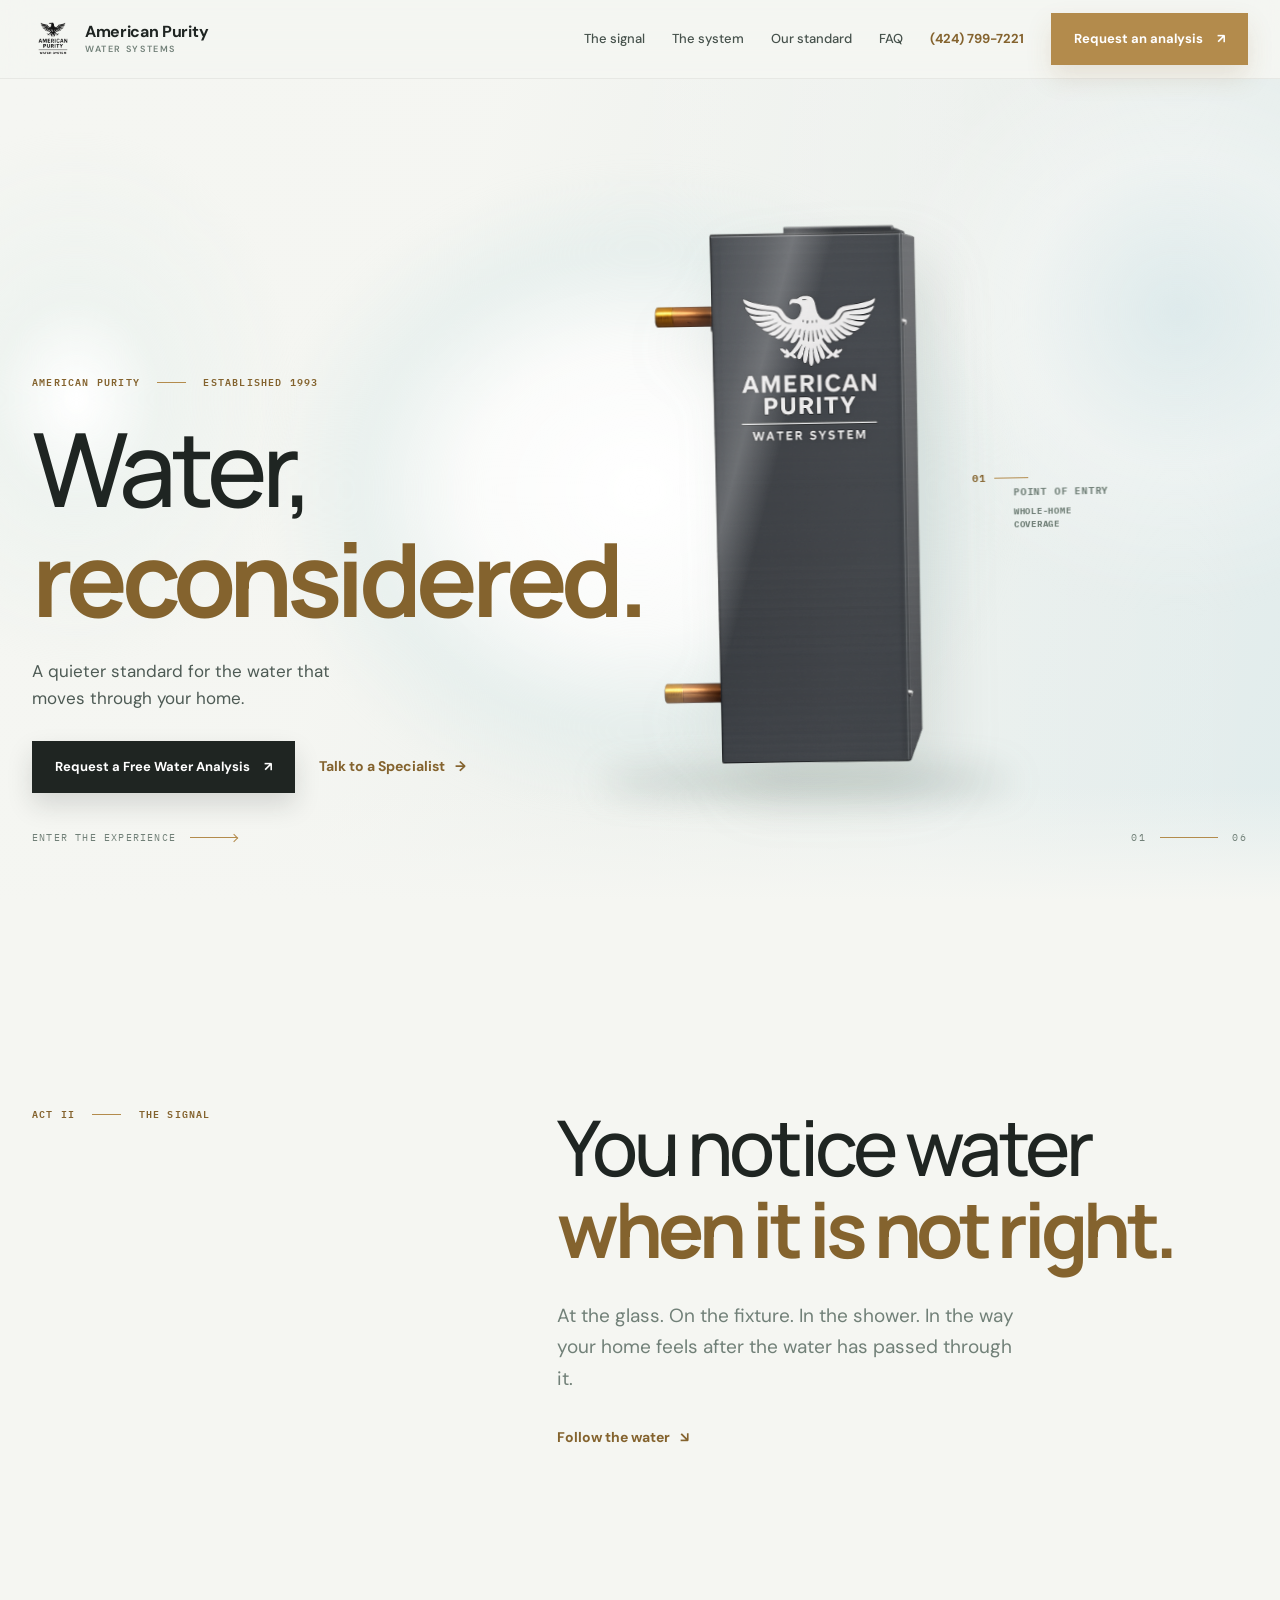
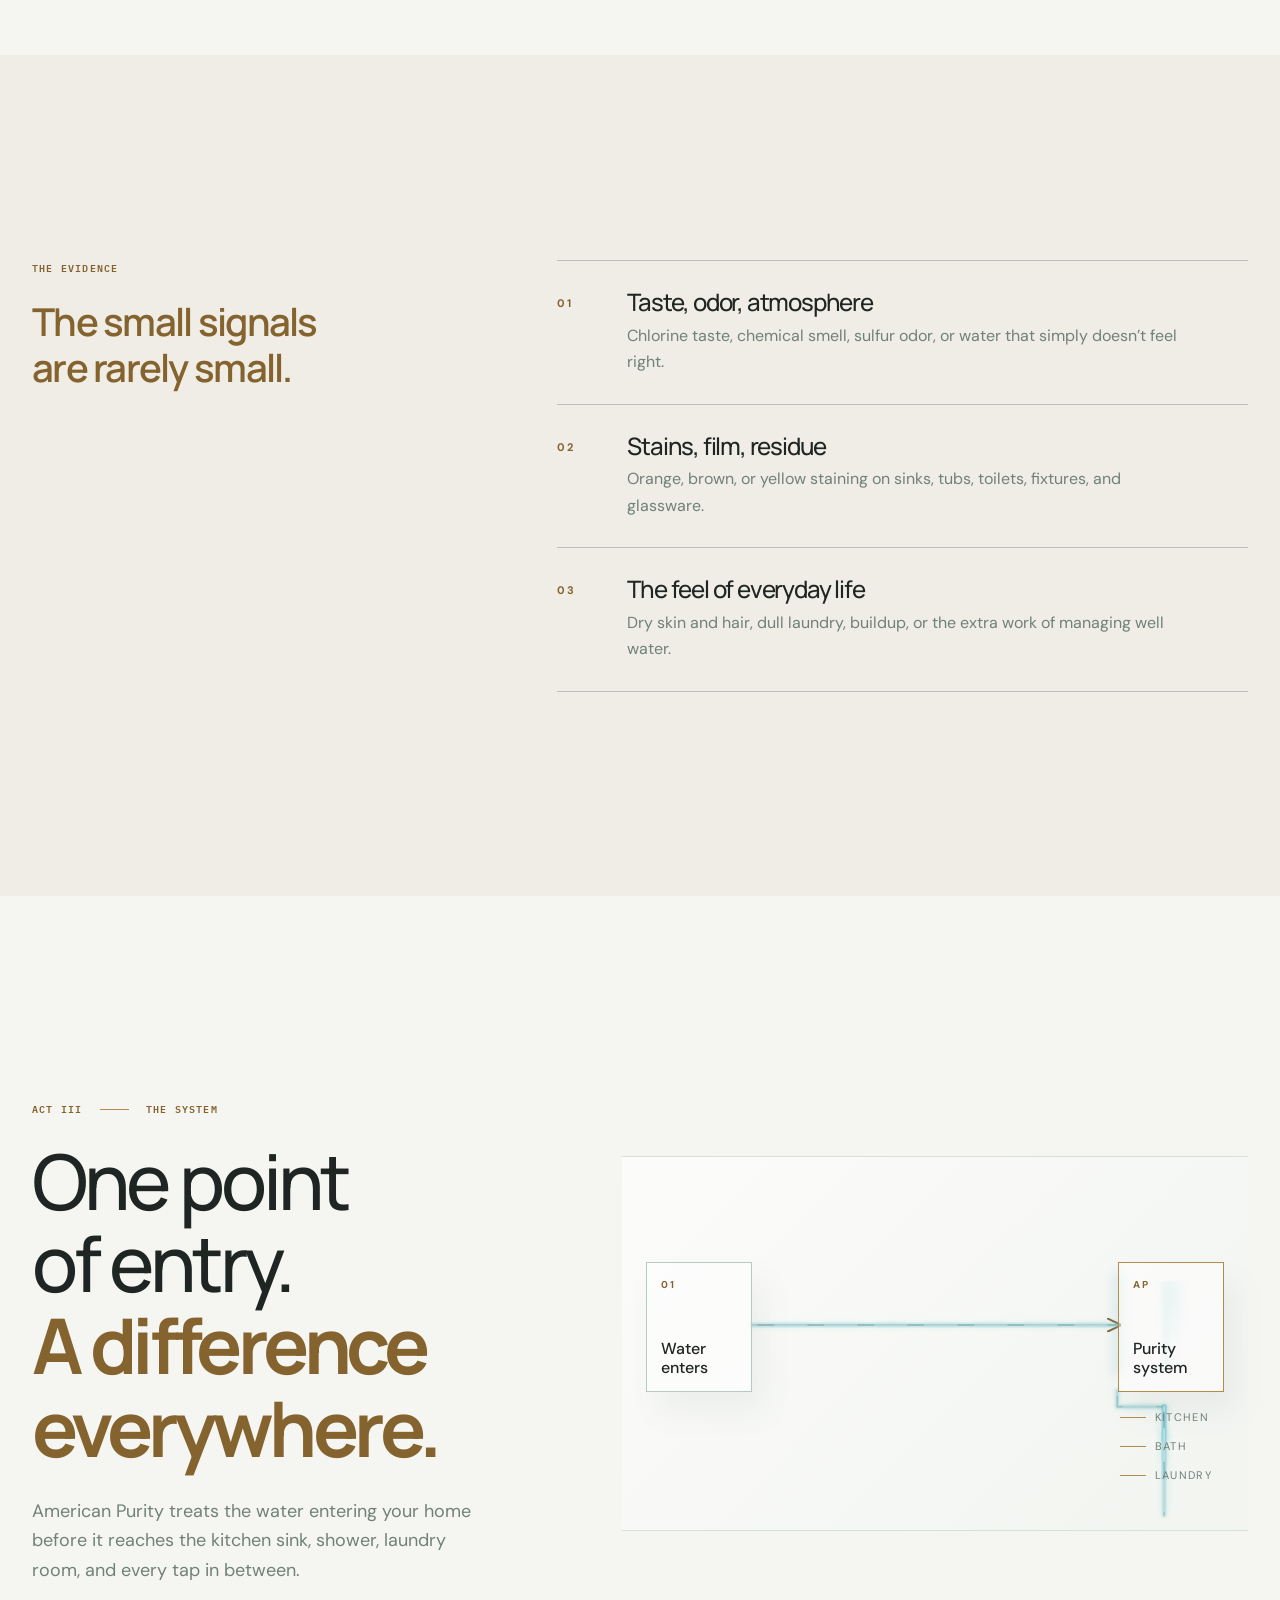
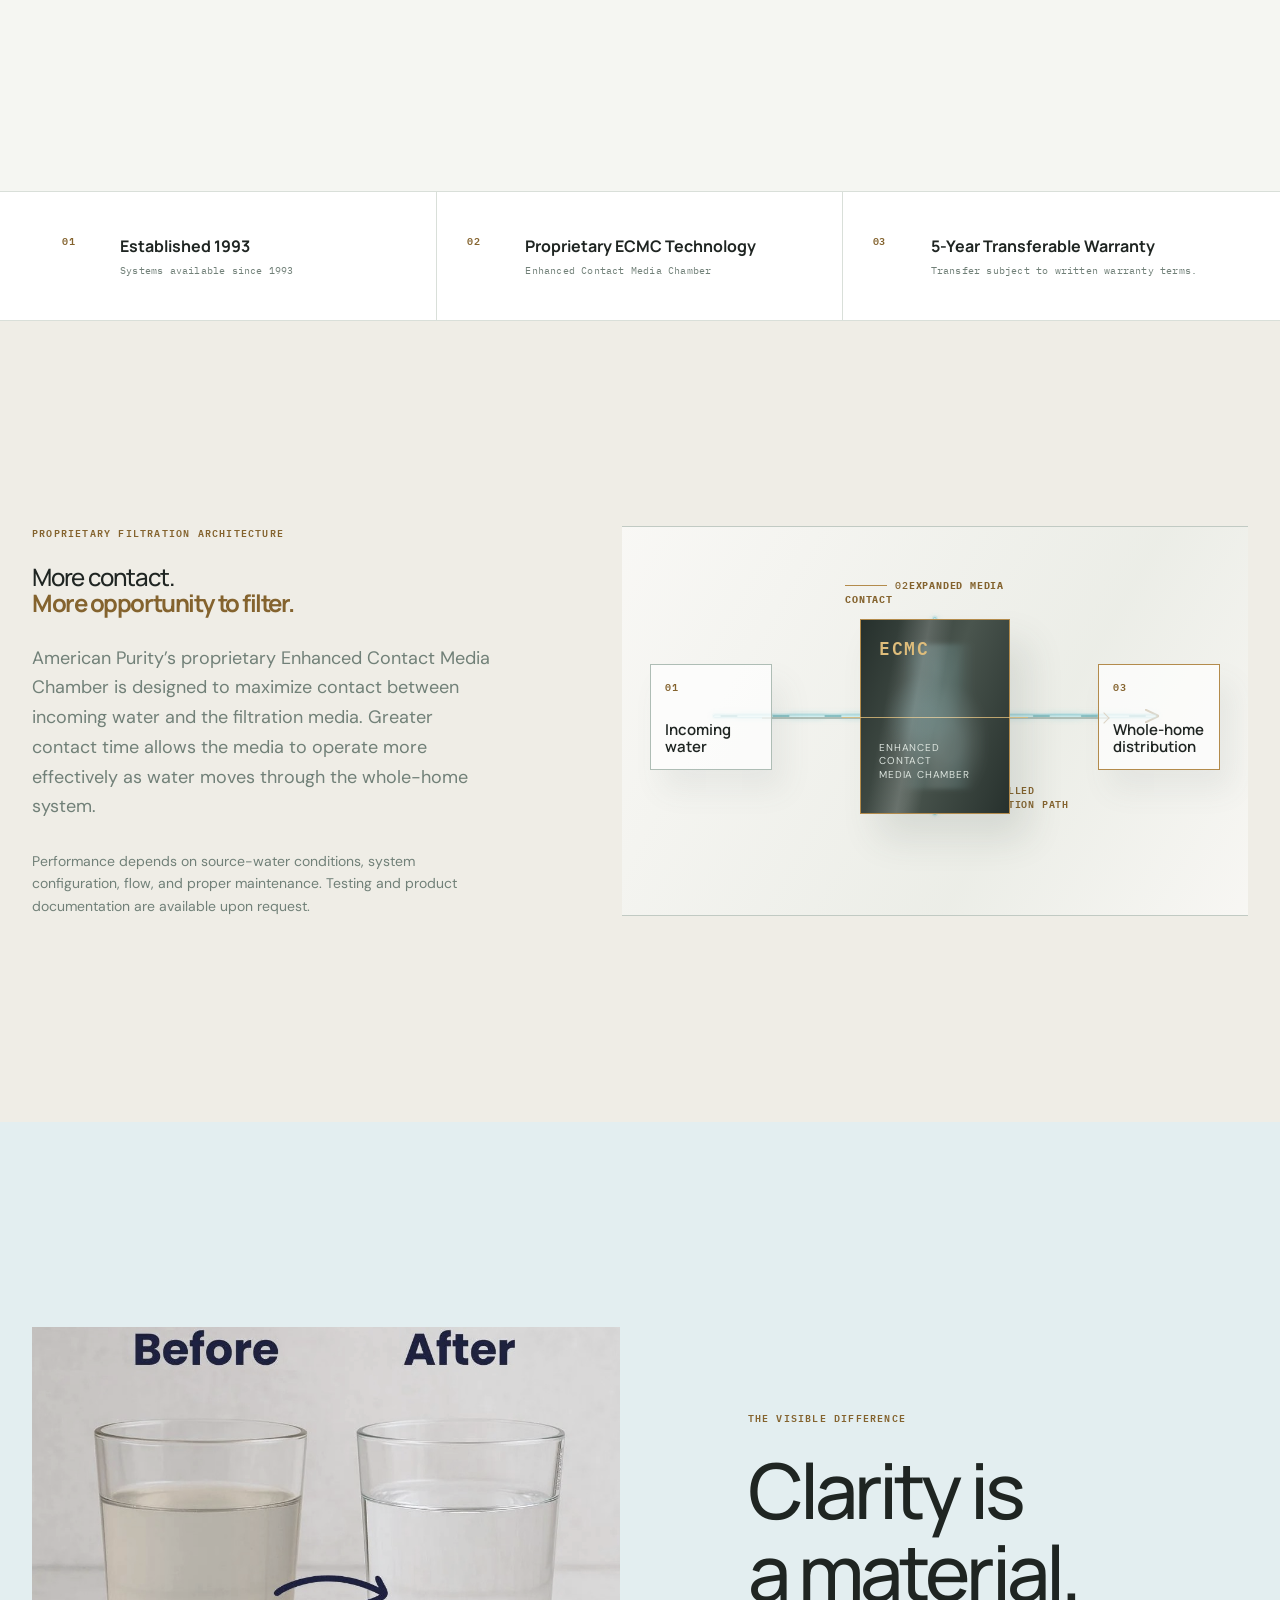
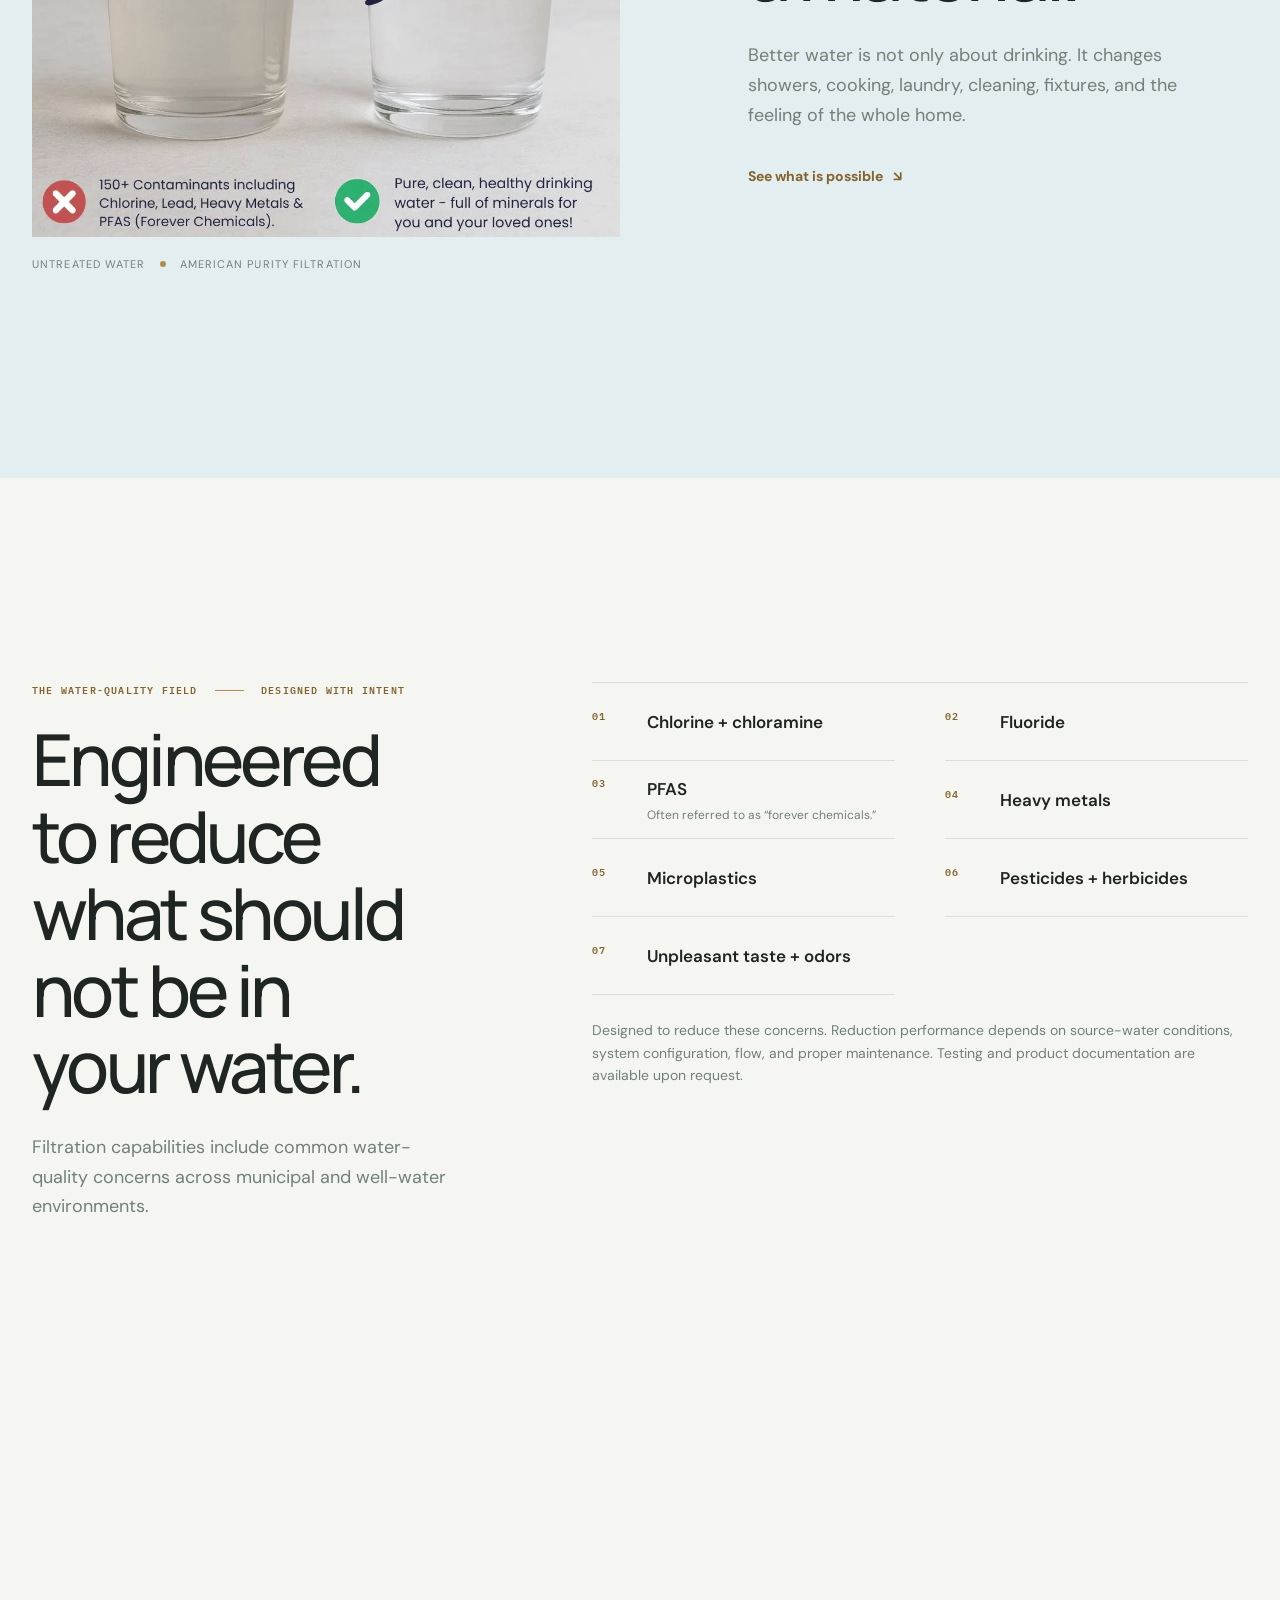
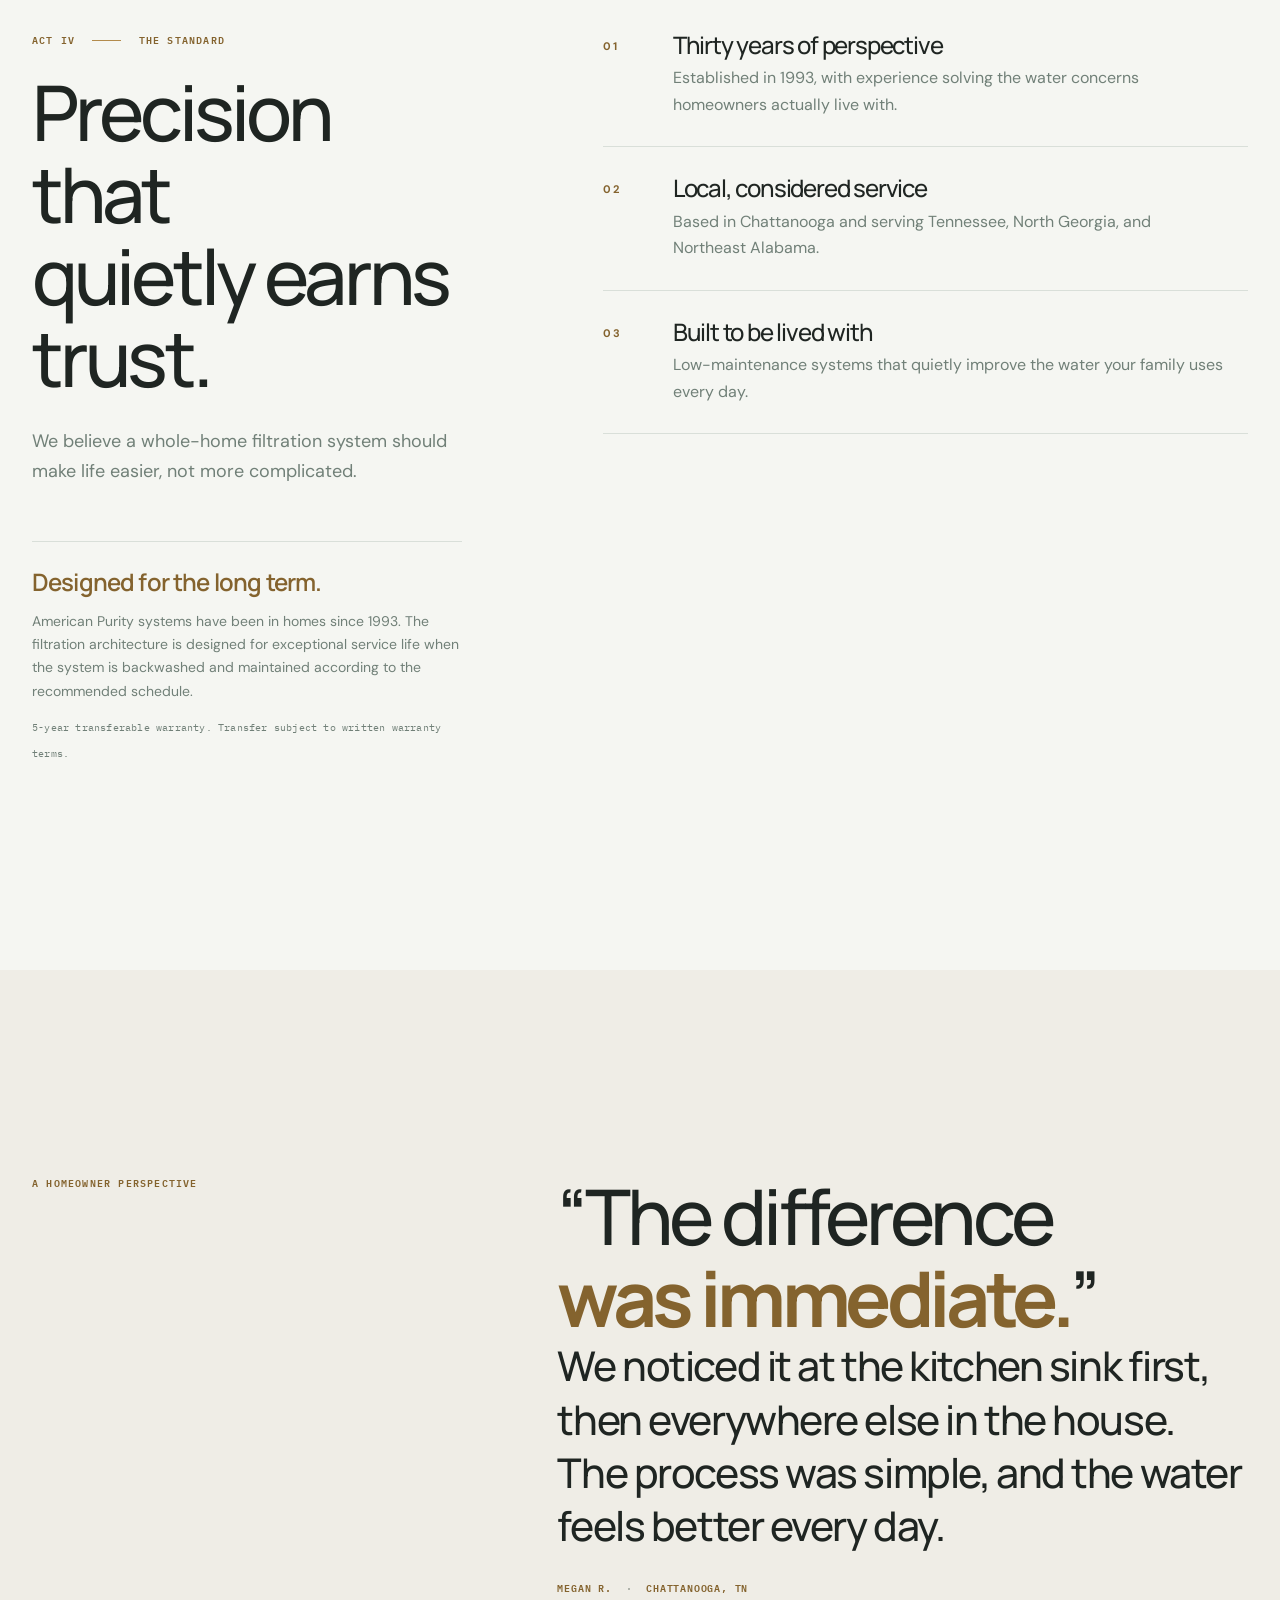
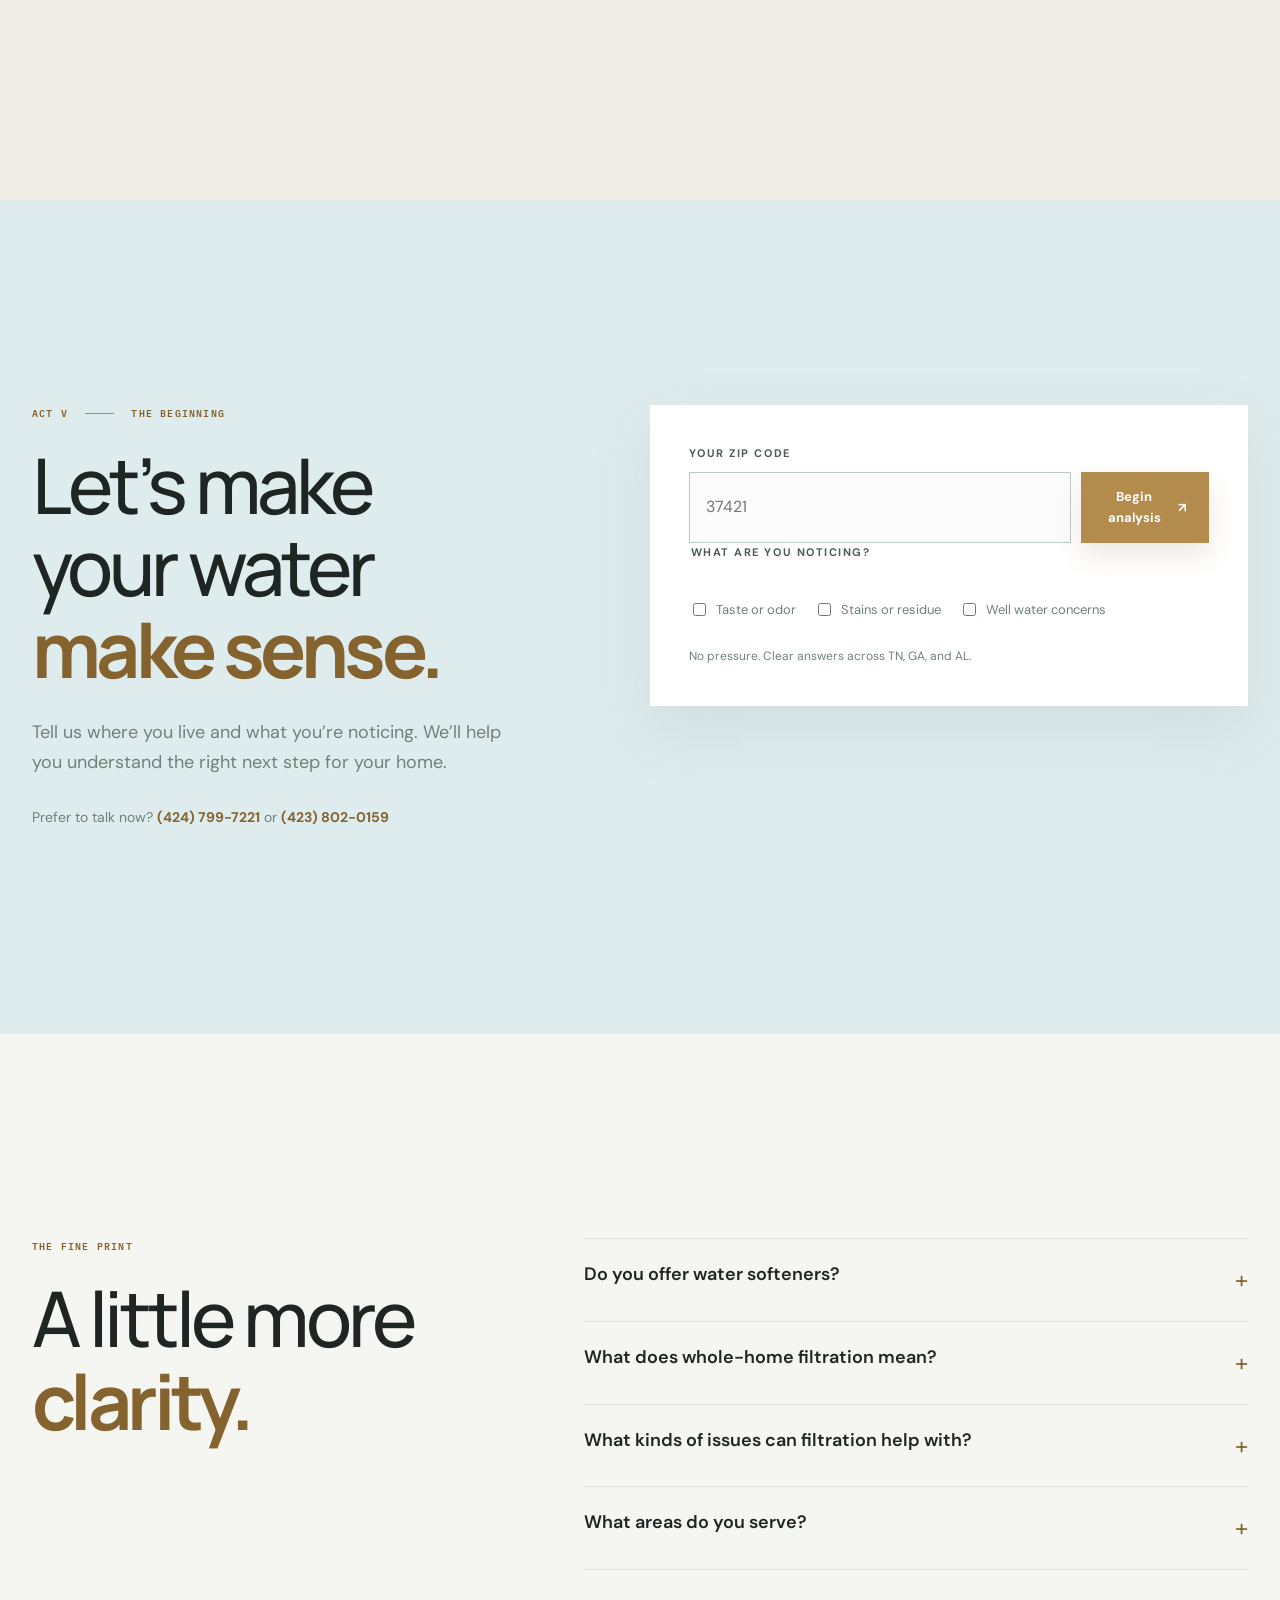
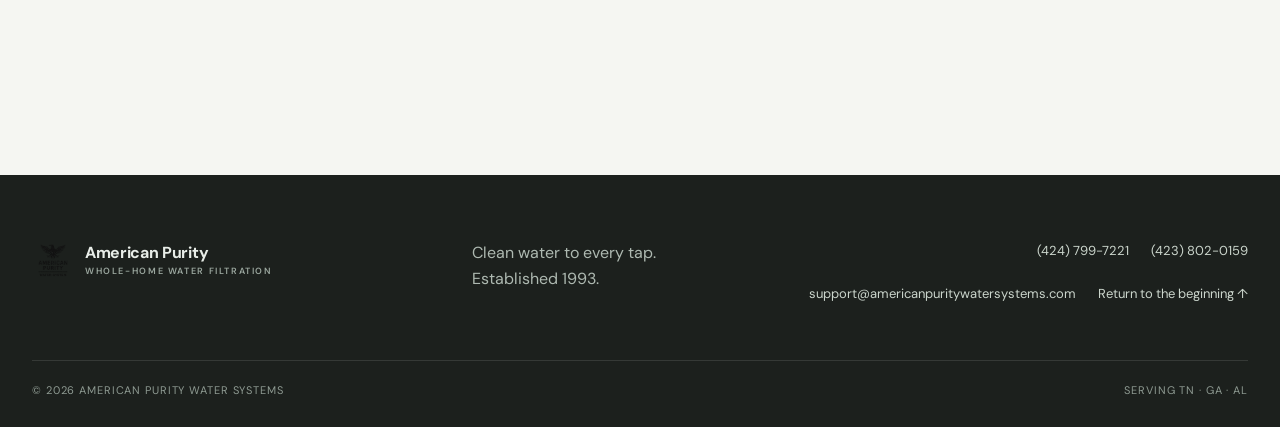
==== commit 9f8d6448: "Update contact information and Formspree integration" ====
--- a/index.html
+++ b/index.html
@@ -112,12 +112,12 @@
 
     <section class="quote-act section-air section-warm" aria-labelledby="quote-title"><div class="shell quote-layout"><p class="eyebrow">A homeowner perspective</p><div><h2 id="quote-title">“The difference<br><span class="accent">was immediate.</span>”</h2><blockquote>We noticed it at the kitchen sink first, then everywhere else in the house. The process was simple, and the water feels better every day.</blockquote><p class="byline">Megan R. <span>·</span> Chattanooga, TN</p></div></div></section>
 
-    <section class="analysis-act section-air" id="analysis" aria-labelledby="analysis-title"><div class="shell analysis-layout"><div class="analysis-heading"><p class="act-label">Act V <span></span> The beginning</p><h2 id="analysis-title">Let’s make your water<br><span class="accent">make sense.</span></h2><p>Tell us where you live and what you’re noticing. We’ll help you understand the right next step for your home.</p><p class="analysis-call">Prefer to talk now? <a href="tel:+14247997221">(424) 799-7221</a></p></div><form class="analysis-form" id="analysis-form"><label for="zip">Your ZIP code</label><div class="form-row"><input id="zip" name="zip" inputmode="numeric" autocomplete="postal-code" placeholder="37421" pattern="[0-9]{5}(-[0-9]{4})?" required><button class="button button-gold" type="submit">Begin analysis <span aria-hidden="true">↗</span></button></div><fieldset><legend>What are you noticing?</legend><label><input type="checkbox" name="concern" value="Taste or odor"> Taste or odor</label><label><input type="checkbox" name="concern" value="Stains or residue"> Stains or residue</label><label><input type="checkbox" name="concern" value="Well water concerns"> Well water concerns</label></fieldset><p class="form-note" id="form-note" role="status">No pressure. Clear answers across TN, GA, and AL.</p></form></div></section>
+    <section class="analysis-act section-air" id="analysis" aria-labelledby="analysis-title"><div class="shell analysis-layout"><div class="analysis-heading"><p class="act-label">Act V <span></span> The beginning</p><h2 id="analysis-title">Let’s make your water<br><span class="accent">make sense.</span></h2><p>Tell us where you live and what you’re noticing. We’ll help you understand the right next step for your home.</p><p class="analysis-call">Prefer to talk now? <a href="tel:+14247997221">(424) 799-7221</a> or <a href="tel:+14238020159">(423) 802-0159</a></p></div><form class="analysis-form" id="analysis-form" action="https://formspree.io/f/xbgjkrbp" method="post"><label for="zip">Your ZIP code</label><div class="form-row"><input id="zip" name="zip" inputmode="numeric" autocomplete="postal-code" placeholder="37421" pattern="[0-9]{5}(-[0-9]{4})?" required><button class="button button-gold" type="submit">Begin analysis <span aria-hidden="true">↗</span></button></div><fieldset><legend>What are you noticing?</legend><label><input type="checkbox" name="concern" value="Taste or odor"> Taste or odor</label><label><input type="checkbox" name="concern" value="Stains or residue"> Stains or residue</label><label><input type="checkbox" name="concern" value="Well water concerns"> Well water concerns</label></fieldset><p class="form-note" id="form-note" role="status">No pressure. Clear answers across TN, GA, and AL.</p></form></div></section>
 
     <section class="faq-act section-air" id="faq" aria-labelledby="faq-title"><div class="shell faq-layout"><div><p class="eyebrow">The fine print</p><h2 id="faq-title">A little more<br><span class="accent">clarity.</span></h2></div><div class="faq-list"><details><summary>Do you offer water softeners?<span>+</span></summary><p>No. American Purity focuses on whole-home water filtration systems. We are not a water softener company.</p></details><details><summary>What does whole-home filtration mean?<span>+</span></summary><p>It means the water entering your home is treated before it reaches your fixtures, so you get cleaner water at the kitchen sink, bathrooms, showers, laundry room, and more.</p></details><details><summary>What kinds of issues can filtration help with?<span>+</span></summary><p>Depending on your water source and local conditions, filtration may help with bad taste, chlorine smell, sulfur odor, staining, sediment, and overall water quality concerns.</p></details><details><summary>What areas do you serve?<span>+</span></summary><p>We’re based in Chattanooga and serve the surrounding Tri-State region across Tennessee, North Georgia, and Northeast Alabama.</p></details></div></div></section>
   </main>
 
-  <footer class="site-footer"><div class="shell footer-grid"><a class="brand footer-brand" href="#top"><img src="logo.png" alt="" width="42" height="42"><span>American Purity<small>Whole-home water filtration</small></span></a><p>Clean water to every tap.<br>Established 1993.</p><div class="footer-links"><a href="tel:+14247997221">(424) 799-7221</a><a href="mailto:support@americanpuritywatersystems.com">support@americanpuritywatersystems.com</a><a href="#top">Return to the beginning ↑</a></div></div><div class="shell footer-bottom"><span>© <span id="year"></span> American Purity Water Systems</span><span>Serving TN · GA · AL</span></div></footer>
+  <footer class="site-footer"><div class="shell footer-grid"><a class="brand footer-brand" href="#top"><img src="logo.png" alt="" width="42" height="42"><span>American Purity<small>Whole-home water filtration</small></span></a><p>Clean water to every tap.<br>Established 1993.</p><div class="footer-links"><a href="tel:+14247997221">(424) 799-7221</a><a href="tel:+14238020159">(423) 802-0159</a><a href="mailto:support@americanpuritywatersystems.com">support@americanpuritywatersystems.com</a><a href="#top">Return to the beginning ↑</a></div></div><div class="shell footer-bottom"><span>© <span id="year"></span> American Purity Water Systems</span><span>Serving TN · GA · AL</span></div></footer>
 
   <script src="premium.js" defer></script>
 </body>
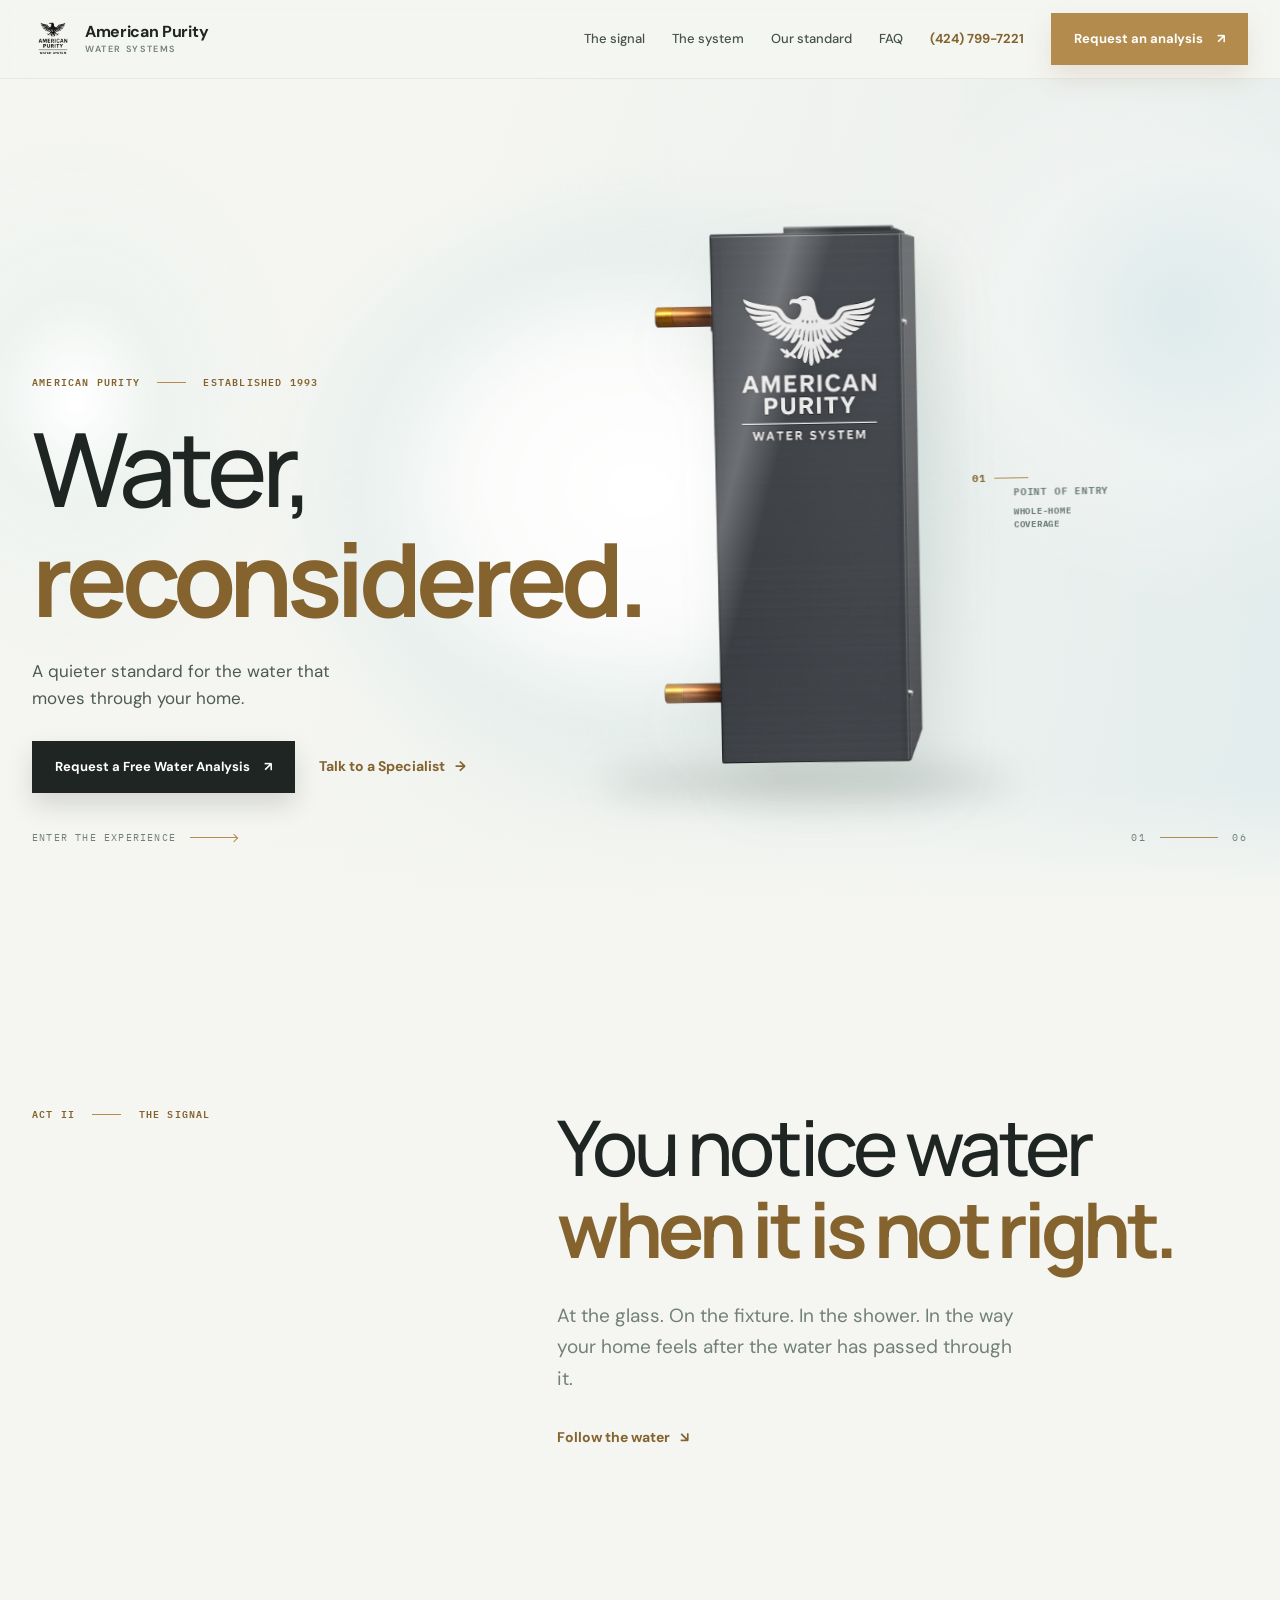
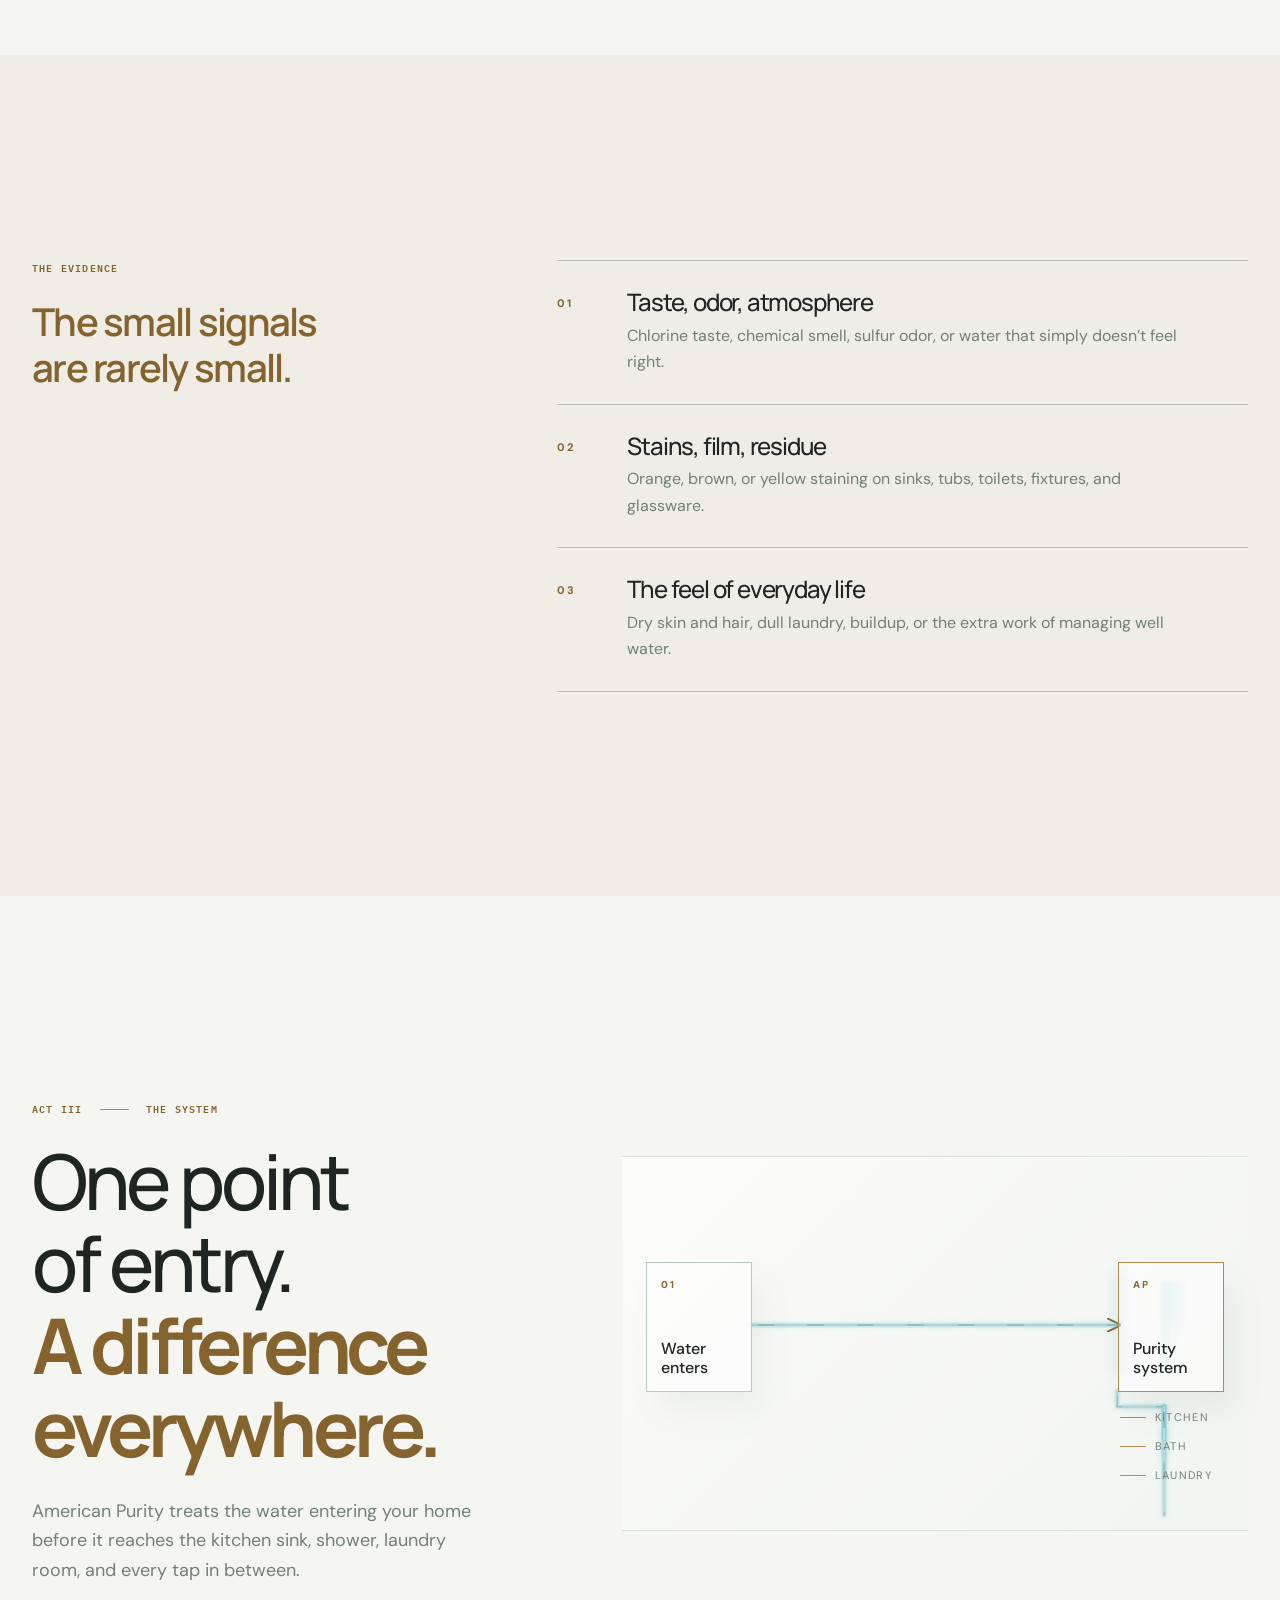
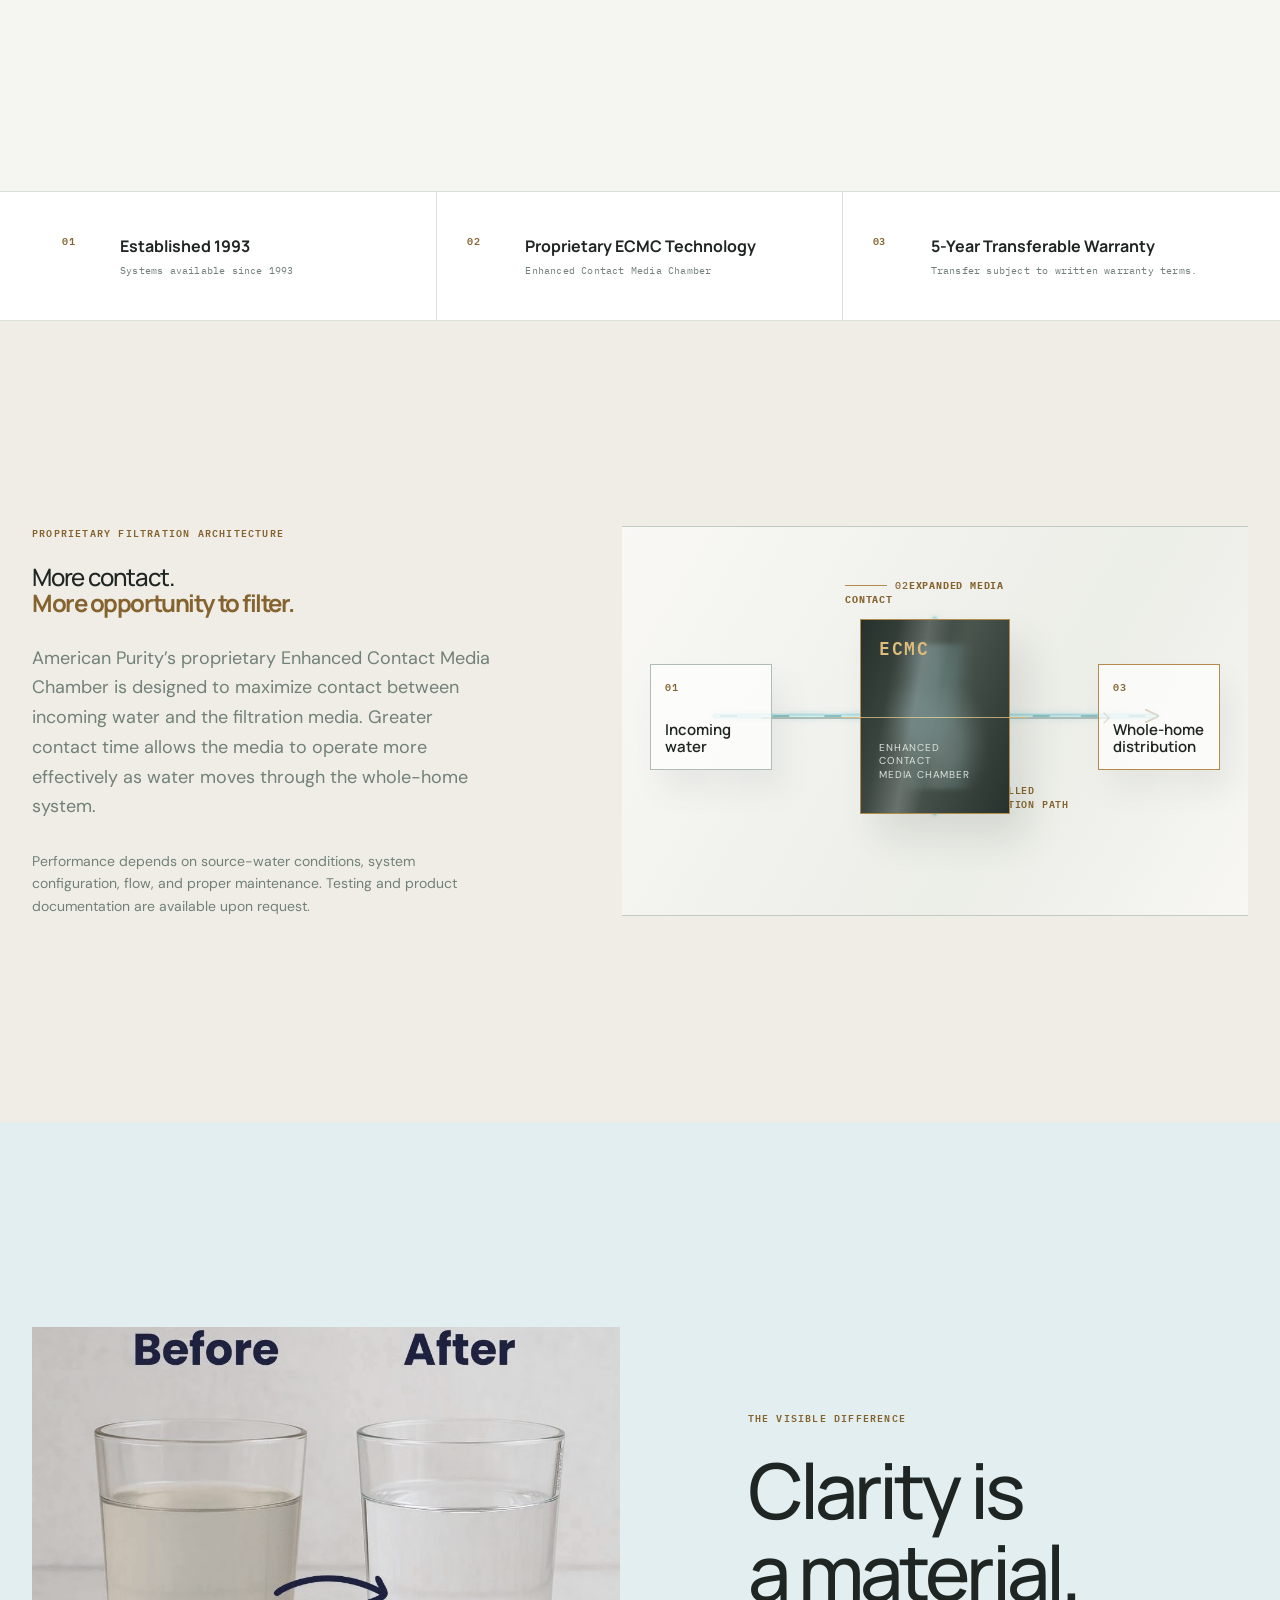
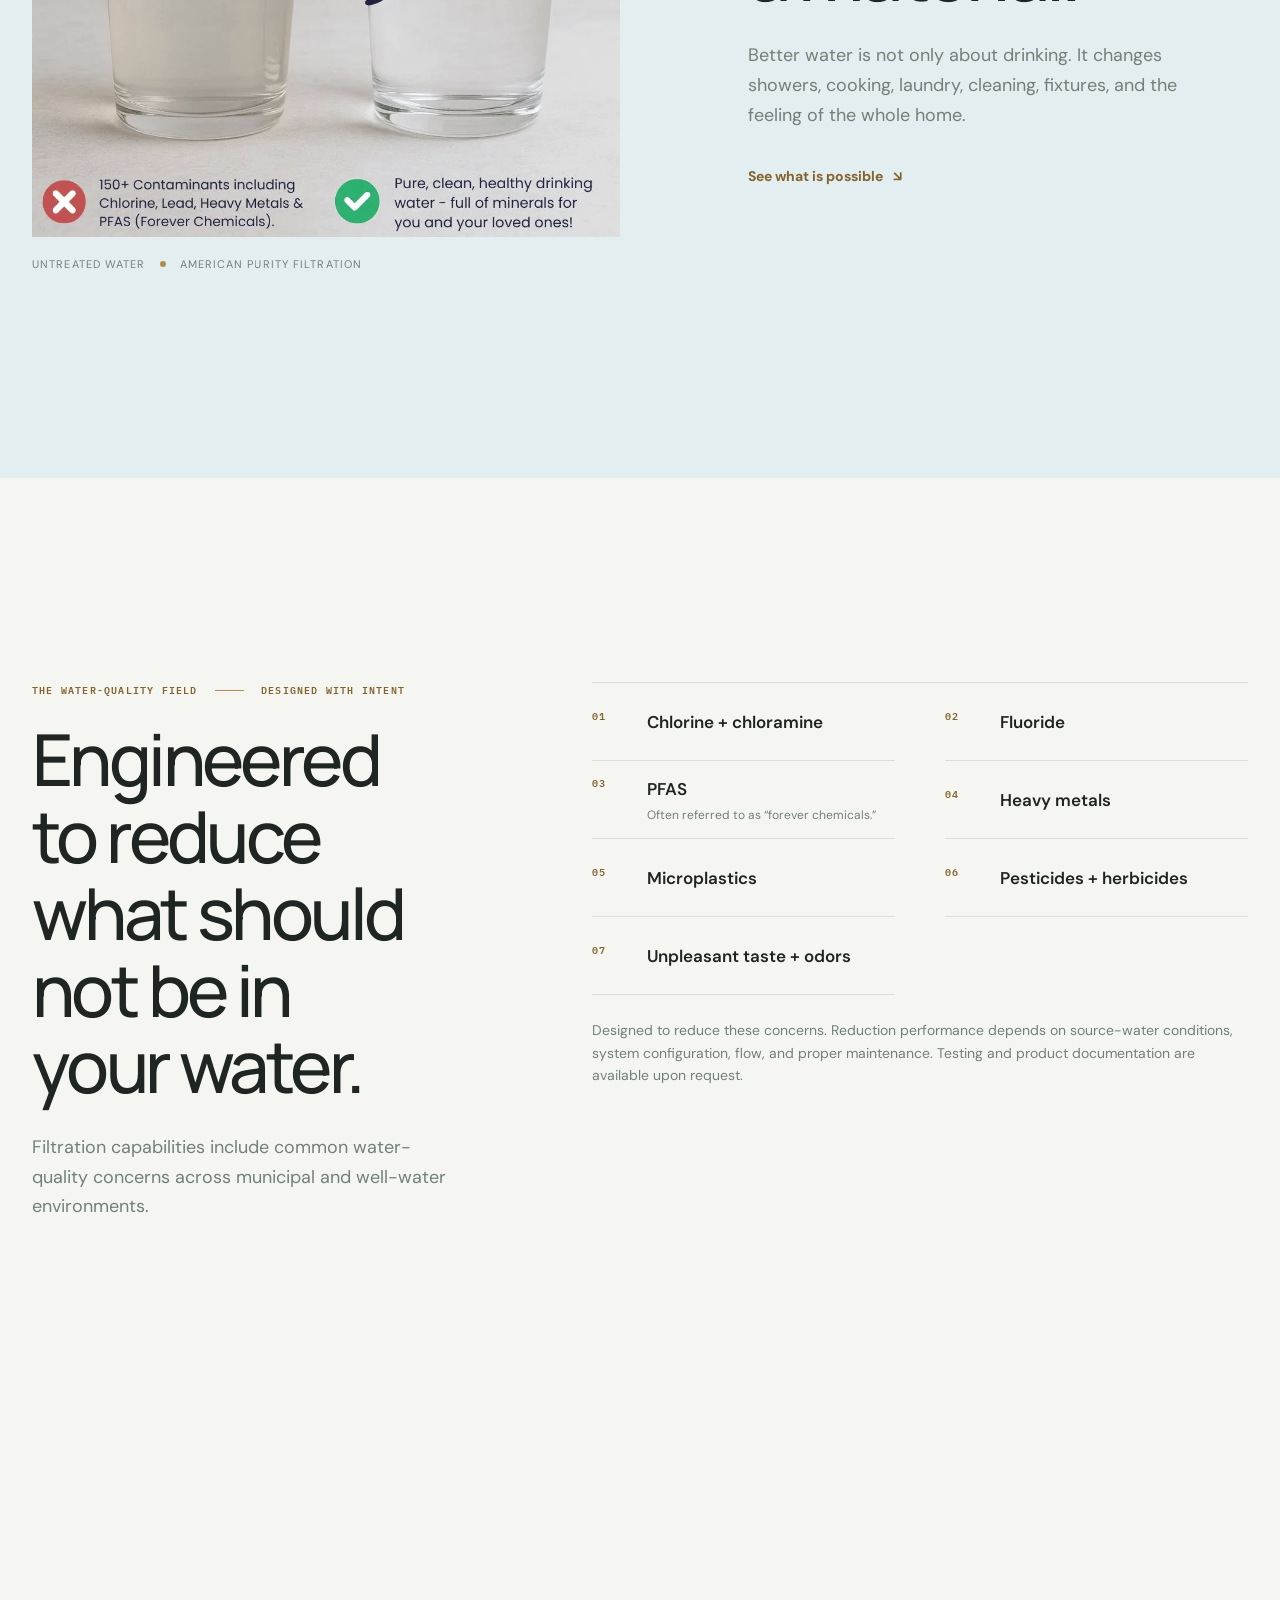
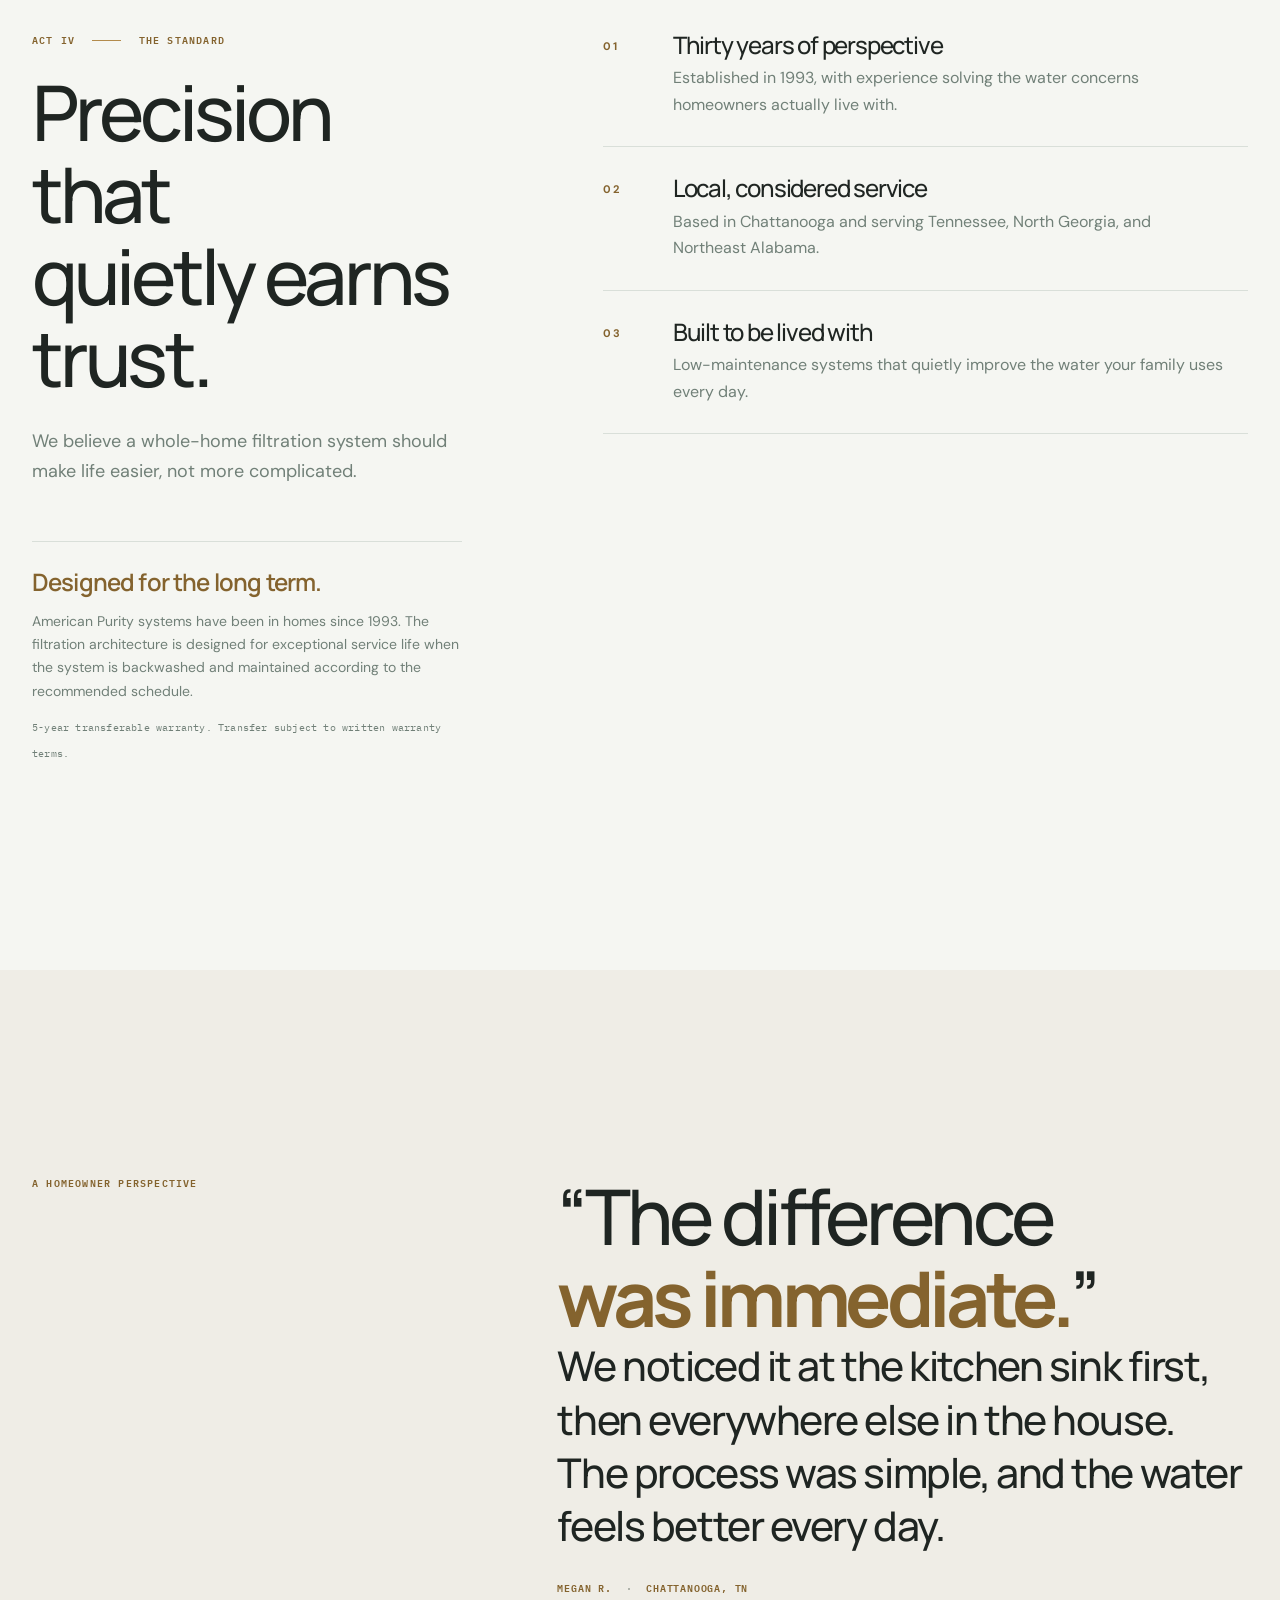
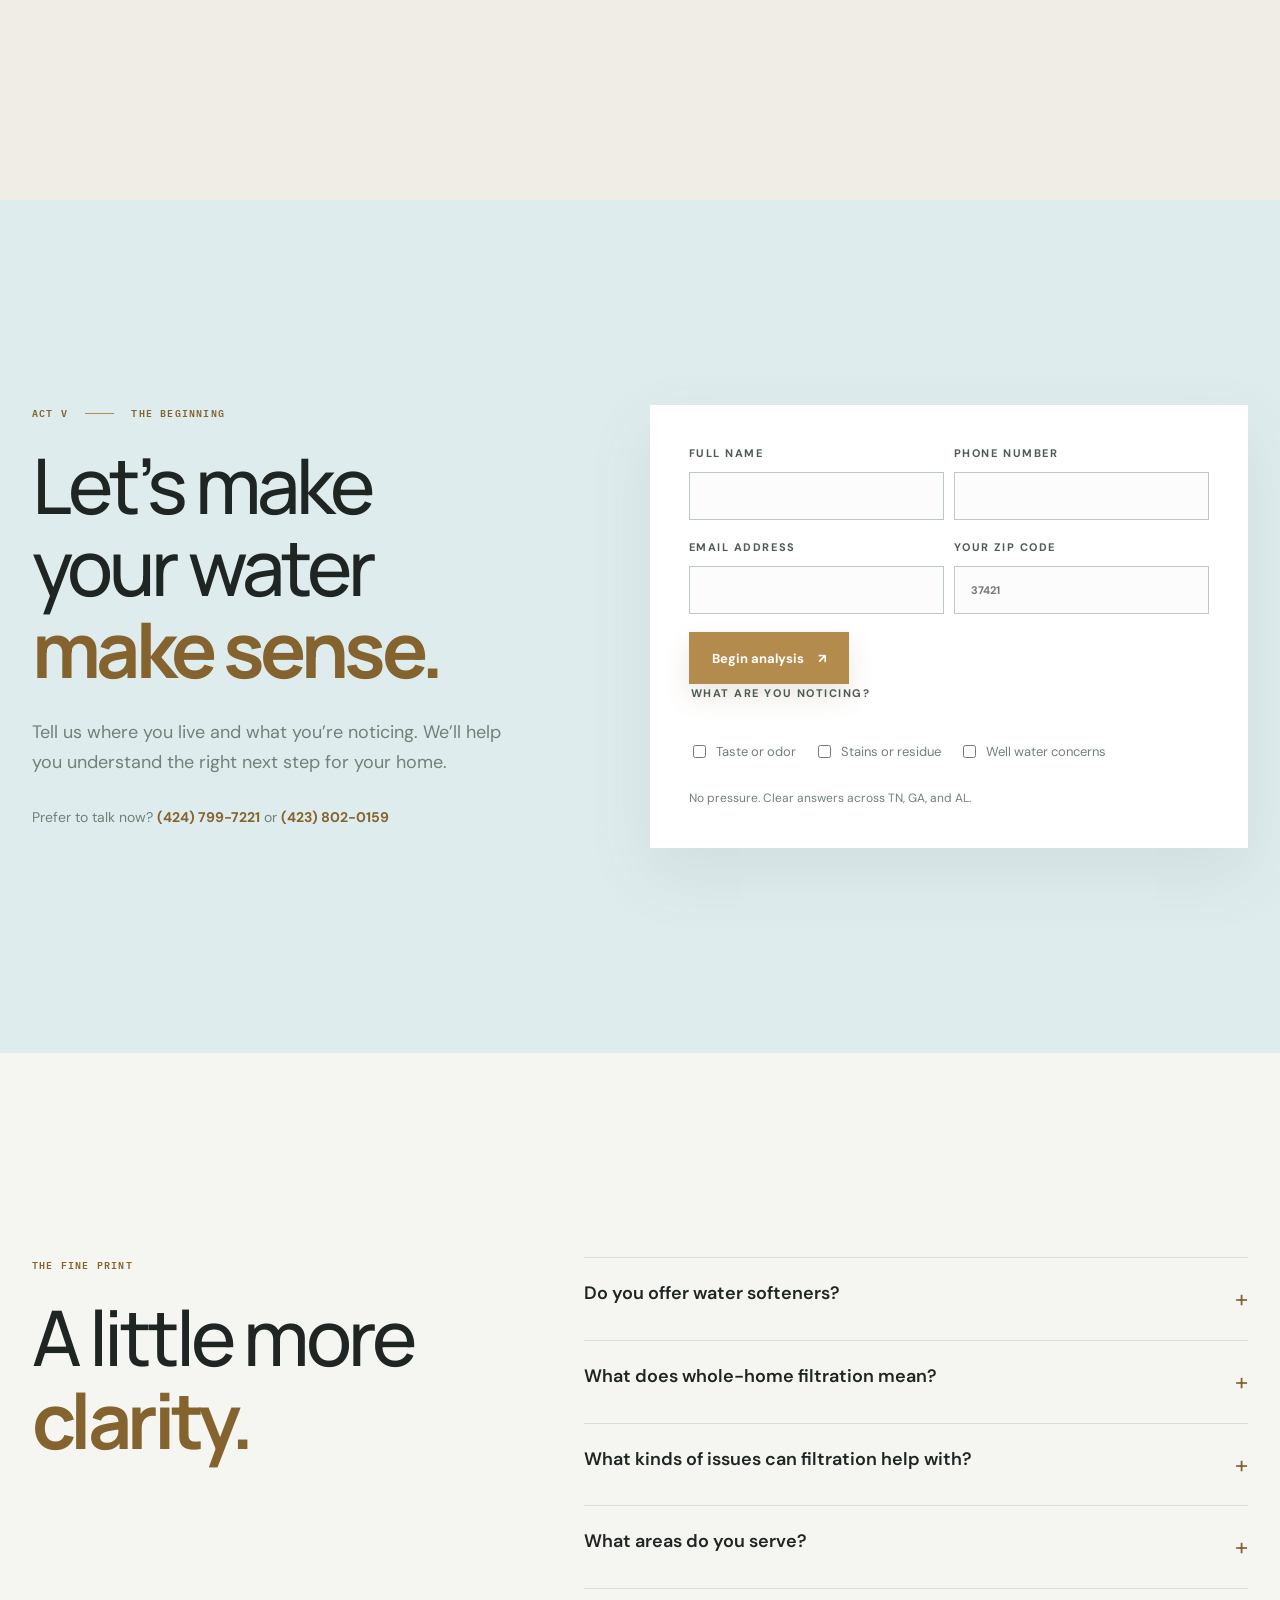
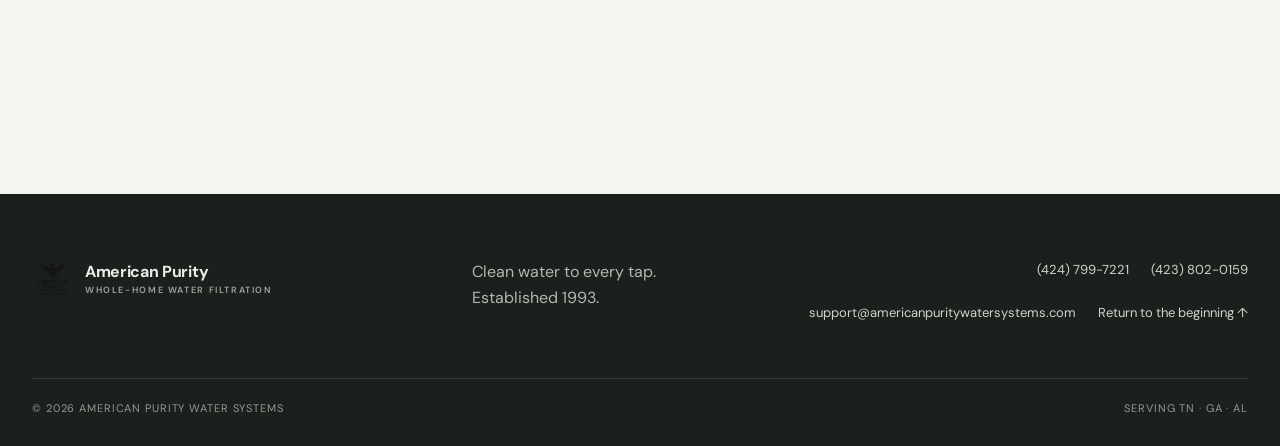
==== commit 2a47bfe7: "Fix Formspree integration and improve lead capture" ====
--- a/index.html
+++ b/index.html
@@ -112,7 +112,7 @@
 
     <section class="quote-act section-air section-warm" aria-labelledby="quote-title"><div class="shell quote-layout"><p class="eyebrow">A homeowner perspective</p><div><h2 id="quote-title">“The difference<br><span class="accent">was immediate.</span>”</h2><blockquote>We noticed it at the kitchen sink first, then everywhere else in the house. The process was simple, and the water feels better every day.</blockquote><p class="byline">Megan R. <span>·</span> Chattanooga, TN</p></div></div></section>
 
-    <section class="analysis-act section-air" id="analysis" aria-labelledby="analysis-title"><div class="shell analysis-layout"><div class="analysis-heading"><p class="act-label">Act V <span></span> The beginning</p><h2 id="analysis-title">Let’s make your water<br><span class="accent">make sense.</span></h2><p>Tell us where you live and what you’re noticing. We’ll help you understand the right next step for your home.</p><p class="analysis-call">Prefer to talk now? <a href="tel:+14247997221">(424) 799-7221</a> or <a href="tel:+14238020159">(423) 802-0159</a></p></div><form class="analysis-form" id="analysis-form" action="https://formspree.io/f/xbgjkrbp" method="post"><label for="zip">Your ZIP code</label><div class="form-row"><input id="zip" name="zip" inputmode="numeric" autocomplete="postal-code" placeholder="37421" pattern="[0-9]{5}(-[0-9]{4})?" required><button class="button button-gold" type="submit">Begin analysis <span aria-hidden="true">↗</span></button></div><fieldset><legend>What are you noticing?</legend><label><input type="checkbox" name="concern" value="Taste or odor"> Taste or odor</label><label><input type="checkbox" name="concern" value="Stains or residue"> Stains or residue</label><label><input type="checkbox" name="concern" value="Well water concerns"> Well water concerns</label></fieldset><p class="form-note" id="form-note" role="status">No pressure. Clear answers across TN, GA, and AL.</p></form></div></section>
+    <section class="analysis-act section-air" id="analysis" aria-labelledby="analysis-title"><div class="shell analysis-layout"><div class="analysis-heading"><p class="act-label">Act V <span></span> The beginning</p><h2 id="analysis-title">Let’s make your water<br><span class="accent">make sense.</span></h2><p>Tell us where you live and what you’re noticing. We’ll help you understand the right next step for your home.</p><p class="analysis-call">Prefer to talk now? <a href="tel:+14247997221">(424) 799-7221</a> or <a href="tel:+14238020159">(423) 802-0159</a></p></div><form class="analysis-form" id="analysis-form" action="https://formspree.io/f/xbgjkrbp" method="post"><div class="contact-fields"><label>Full Name<input name="name" autocomplete="name" required></label><label>Phone Number<input name="phone" type="tel" autocomplete="tel" required></label><label>Email Address<input name="email" type="email" autocomplete="email" required></label><label>Your ZIP code<input id="zip" name="zip" inputmode="numeric" autocomplete="postal-code" placeholder="37421" pattern="[0-9]{5}(-[0-9]{4})?" required></label></div><div class="form-row"><button class="button button-gold" type="submit">Begin analysis <span aria-hidden="true">↗</span></button></div><fieldset><legend>What are you noticing?</legend><label><input type="checkbox" name="concern" value="Taste or odor"> Taste or odor</label><label><input type="checkbox" name="concern" value="Stains or residue"> Stains or residue</label><label><input type="checkbox" name="concern" value="Well water concerns"> Well water concerns</label></fieldset><p class="form-note" id="form-note" role="status">No pressure. Clear answers across TN, GA, and AL.</p></form></div></section>
 
     <section class="faq-act section-air" id="faq" aria-labelledby="faq-title"><div class="shell faq-layout"><div><p class="eyebrow">The fine print</p><h2 id="faq-title">A little more<br><span class="accent">clarity.</span></h2></div><div class="faq-list"><details><summary>Do you offer water softeners?<span>+</span></summary><p>No. American Purity focuses on whole-home water filtration systems. We are not a water softener company.</p></details><details><summary>What does whole-home filtration mean?<span>+</span></summary><p>It means the water entering your home is treated before it reaches your fixtures, so you get cleaner water at the kitchen sink, bathrooms, showers, laundry room, and more.</p></details><details><summary>What kinds of issues can filtration help with?<span>+</span></summary><p>Depending on your water source and local conditions, filtration may help with bad taste, chlorine smell, sulfur odor, staining, sediment, and overall water quality concerns.</p></details><details><summary>What areas do you serve?<span>+</span></summary><p>We’re based in Chattanooga and serve the surrounding Tri-State region across Tennessee, North Georgia, and Northeast Alabama.</p></details></div></div></section>
   </main>
--- a/premium.css
+++ b/premium.css
@@ -223,6 +223,9 @@
 .analysis-call a { color: var(--gold-dark); font-weight: 700; }
 .analysis-form { padding: 39px; background: #fff; box-shadow: 0 25px 60px #526a701c; }
 .analysis-form > label, .analysis-form legend { display: block; margin-bottom: 10px; color: var(--ink-soft); font-size: 11px; font-weight: 700; letter-spacing: .14em; text-transform: uppercase; }
+.contact-fields { display: grid; grid-template-columns: repeat(2, minmax(0, 1fr)); gap: 18px 10px; margin-bottom: 18px; }
+.contact-fields label { display: grid; gap: 10px; color: var(--ink-soft); font-size: 11px; font-weight: 700; letter-spacing: .14em; text-transform: uppercase; }
+.contact-fields input { width: 100%; min-width: 0; border: 1px solid #bbc8c5; padding: 14px 16px; color: var(--ink); background: #fbfcfb; }
 .form-row { display: flex; gap: 10px; }
 .form-row input { width: 100%; min-width: 0; border: 1px solid #bbc8c5; padding: 14px 16px; color: var(--ink); background: #fbfcfb; }
 .analysis-form fieldset { display: flex; flex-wrap: wrap; gap: 18px; padding: 28px 0 0; margin: 0; border: 0; }
@@ -361,6 +364,7 @@
 }
 
 @media (max-width: 430px) {
+  .contact-fields { grid-template-columns: 1fr; }
   .form-row { display: block; }
   .form-row .button { width: 100%; margin-top: 10px; }
   .analysis-form fieldset { display: grid; gap: 10px; }
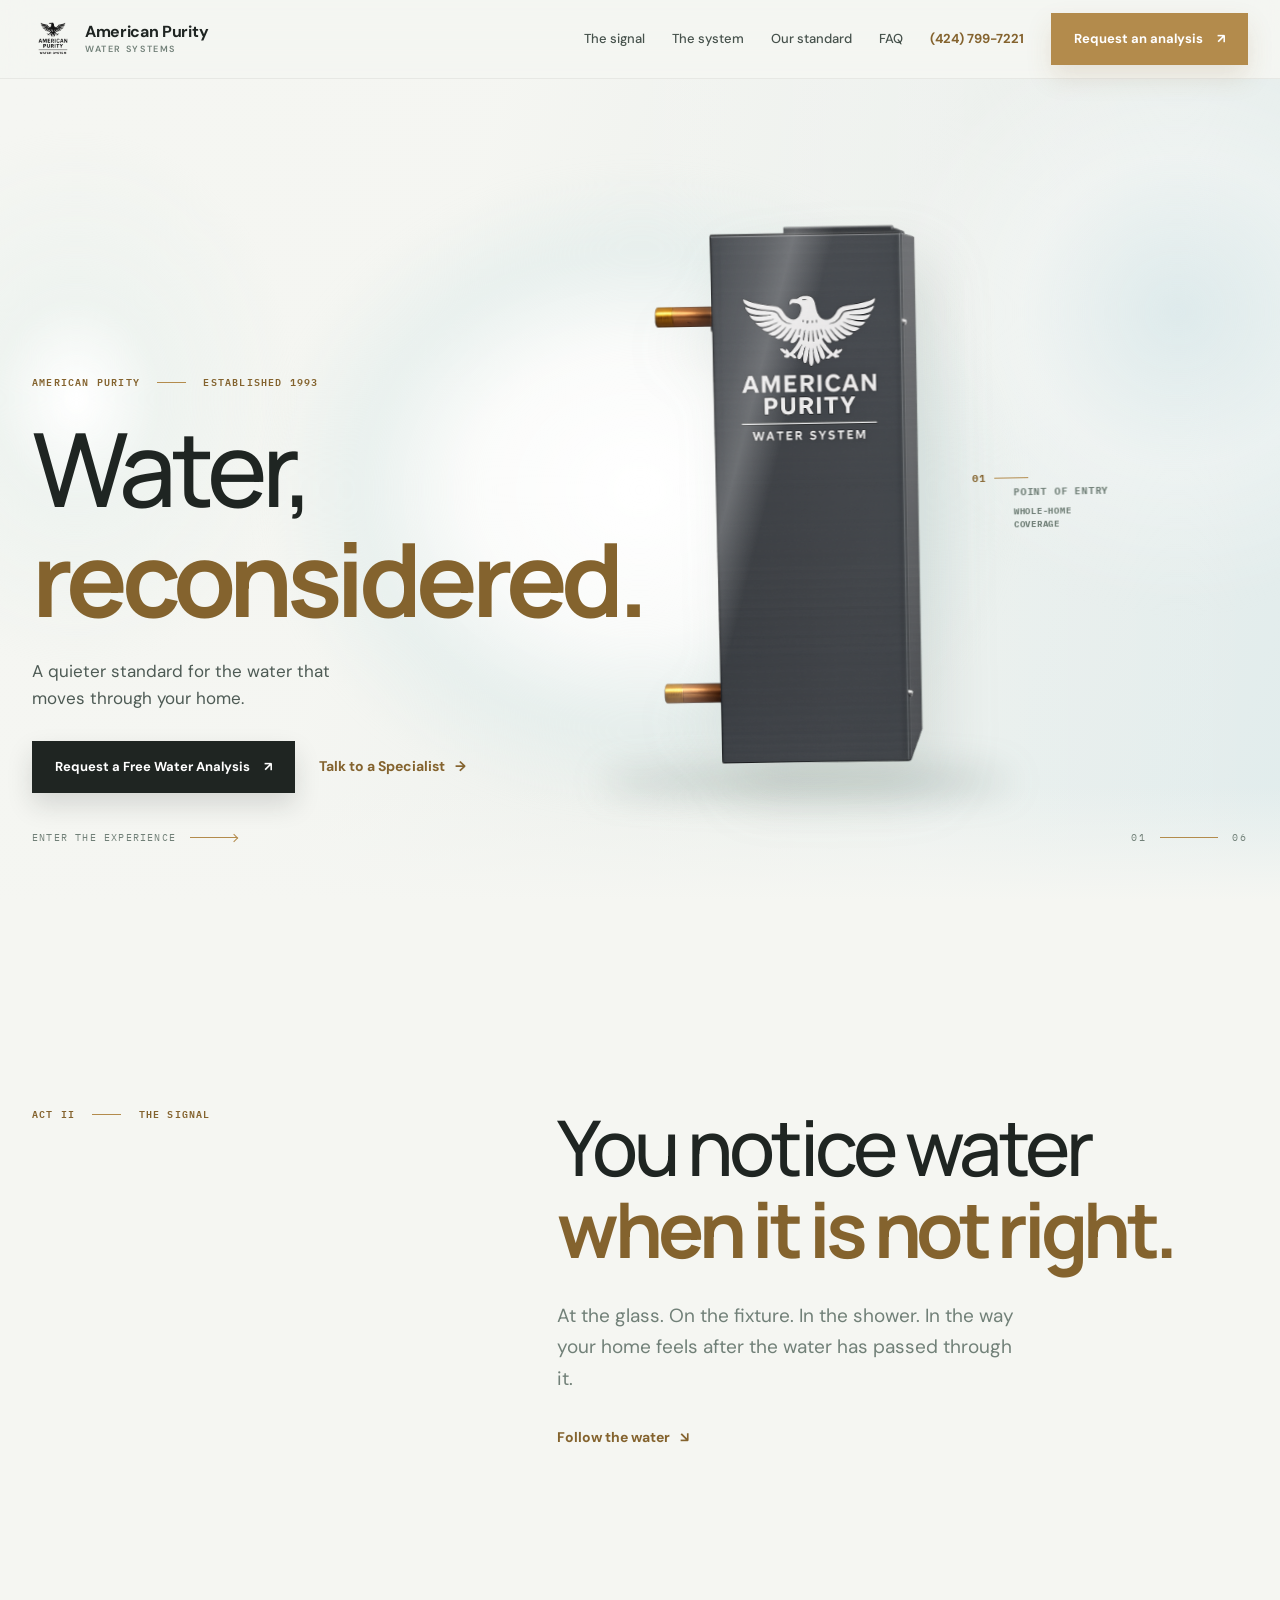
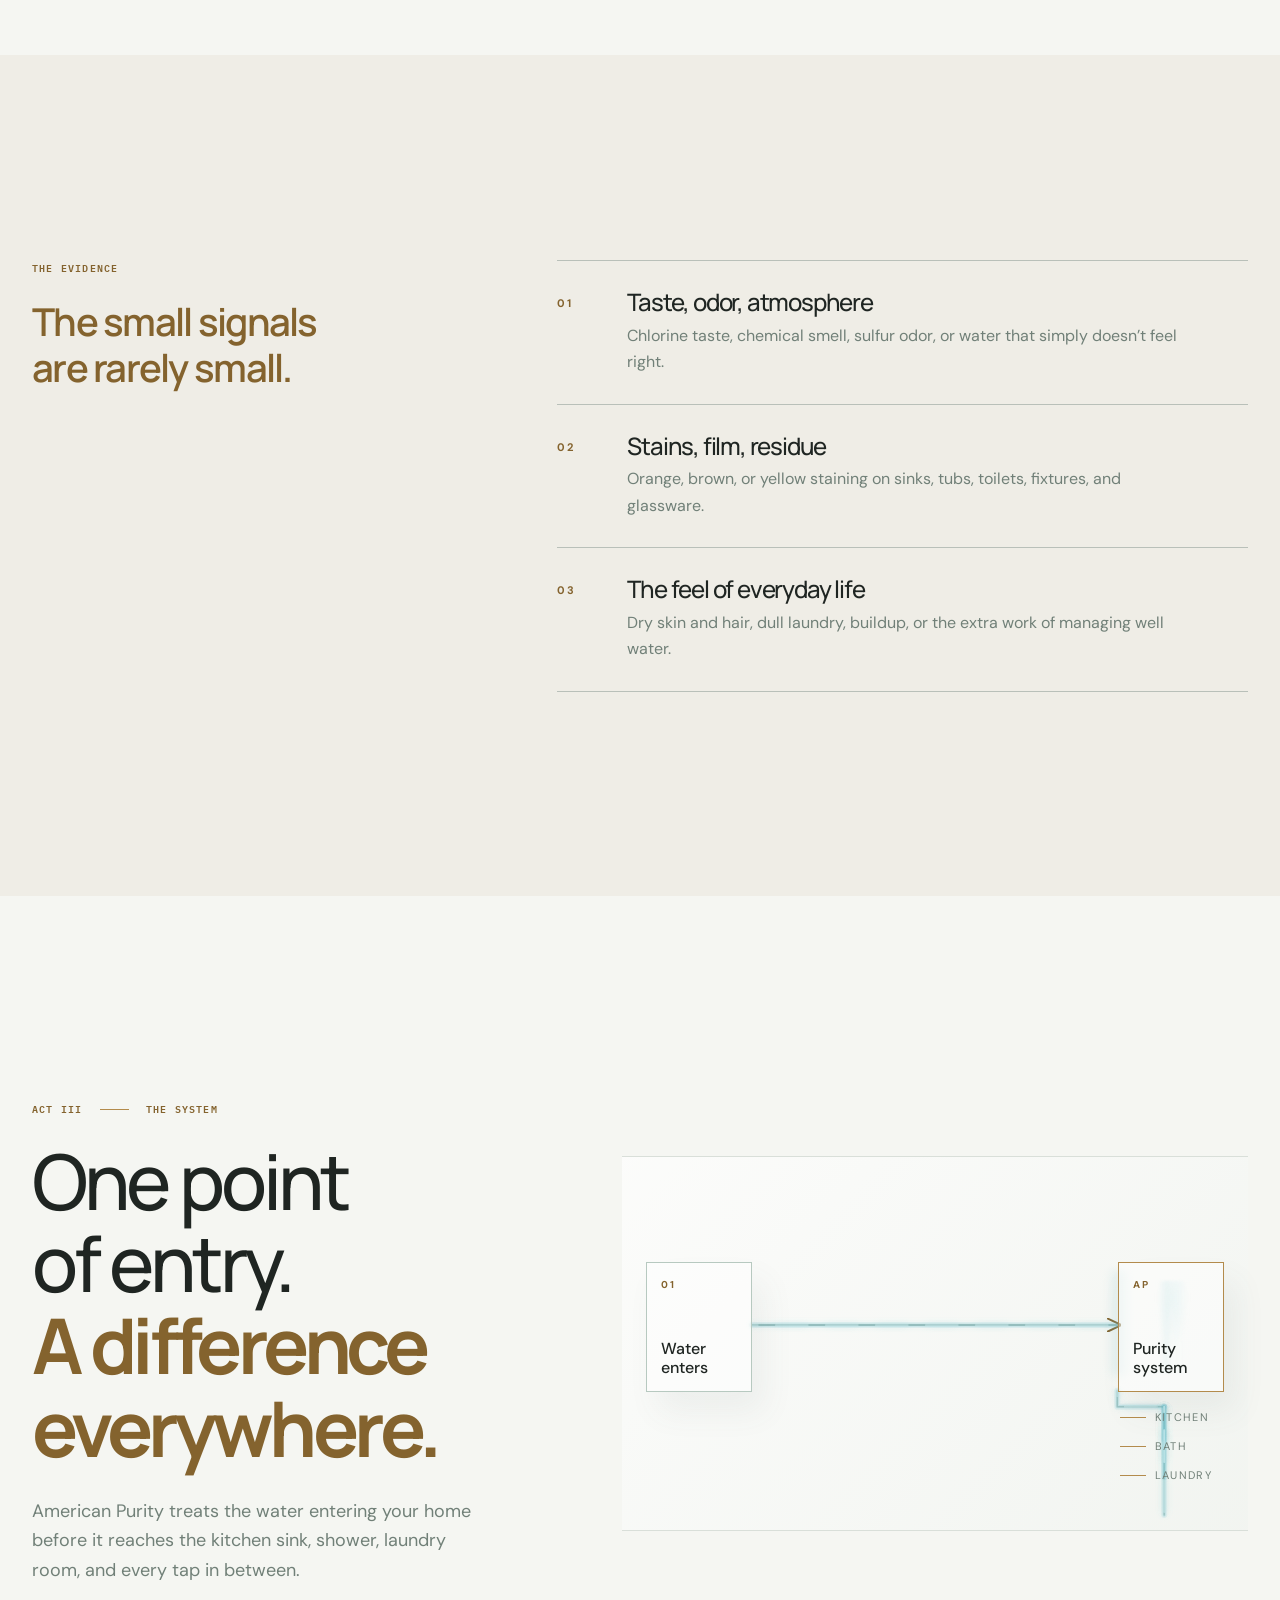
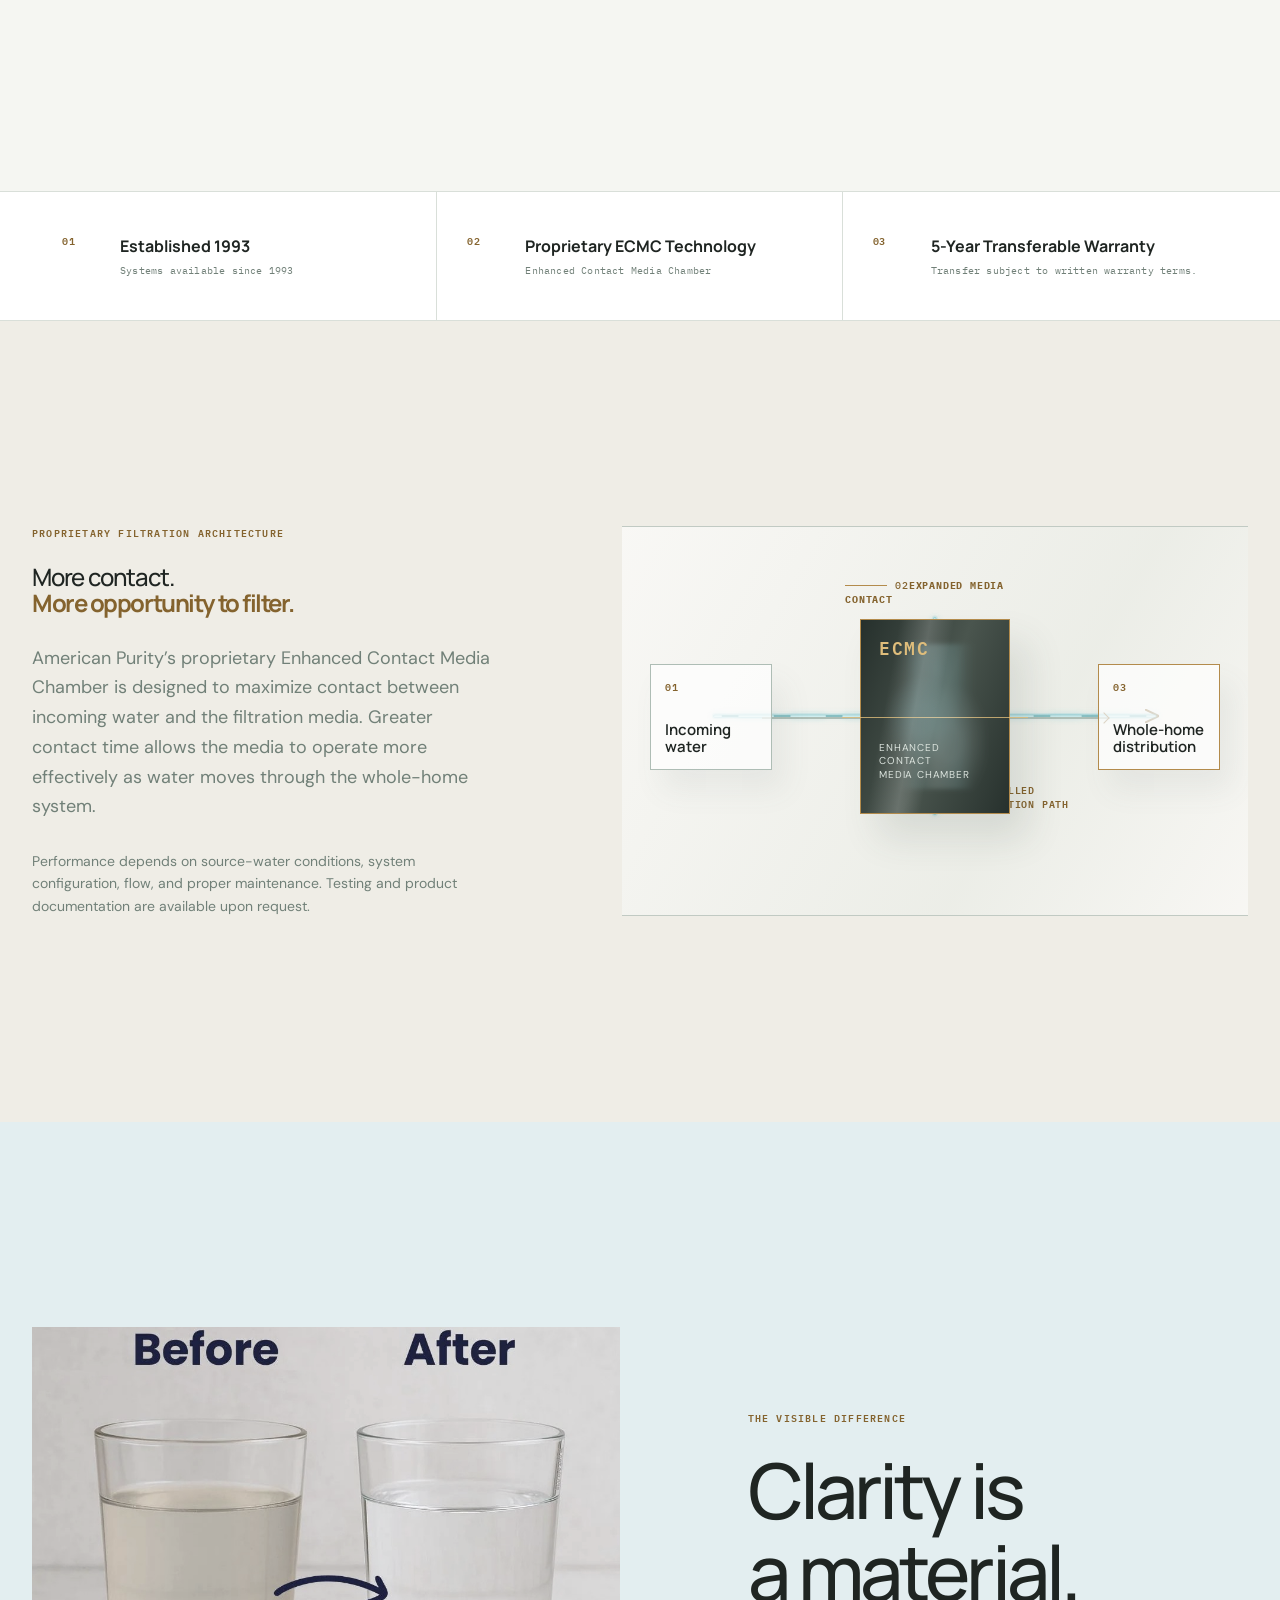
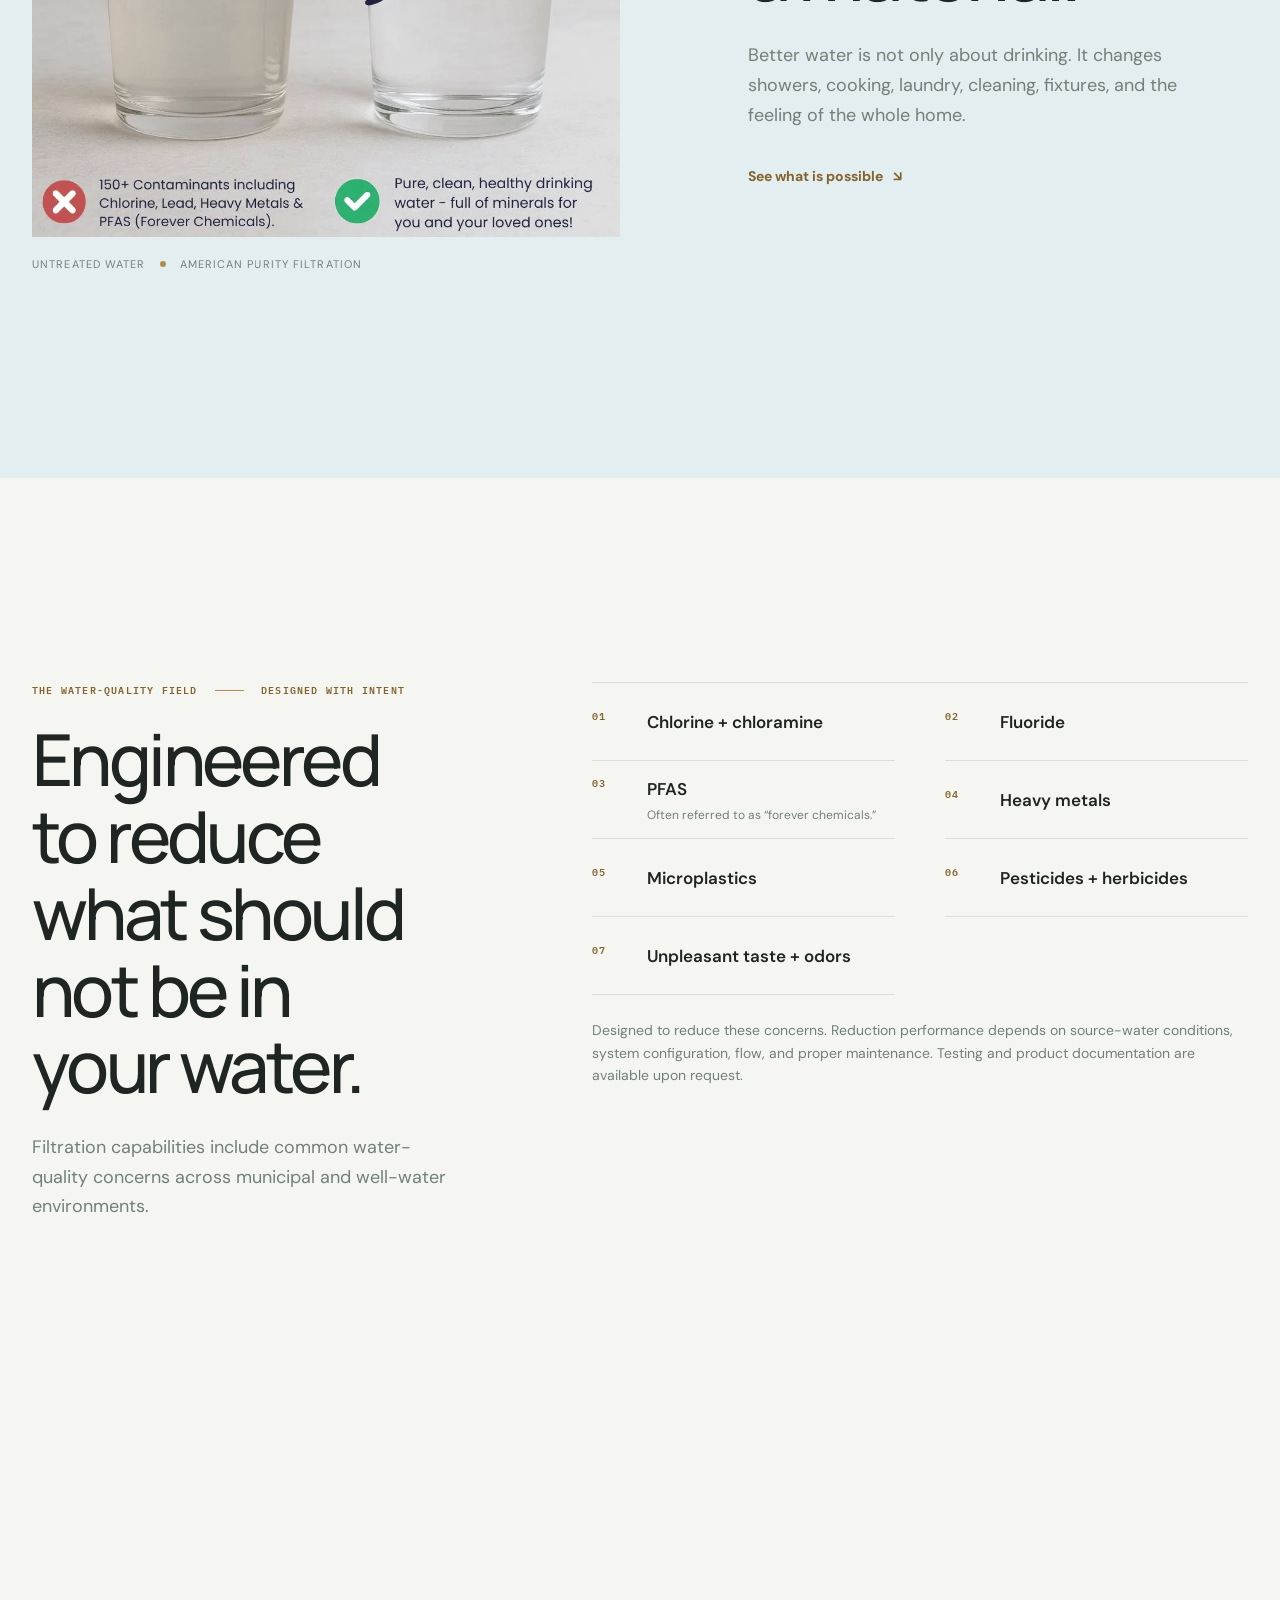
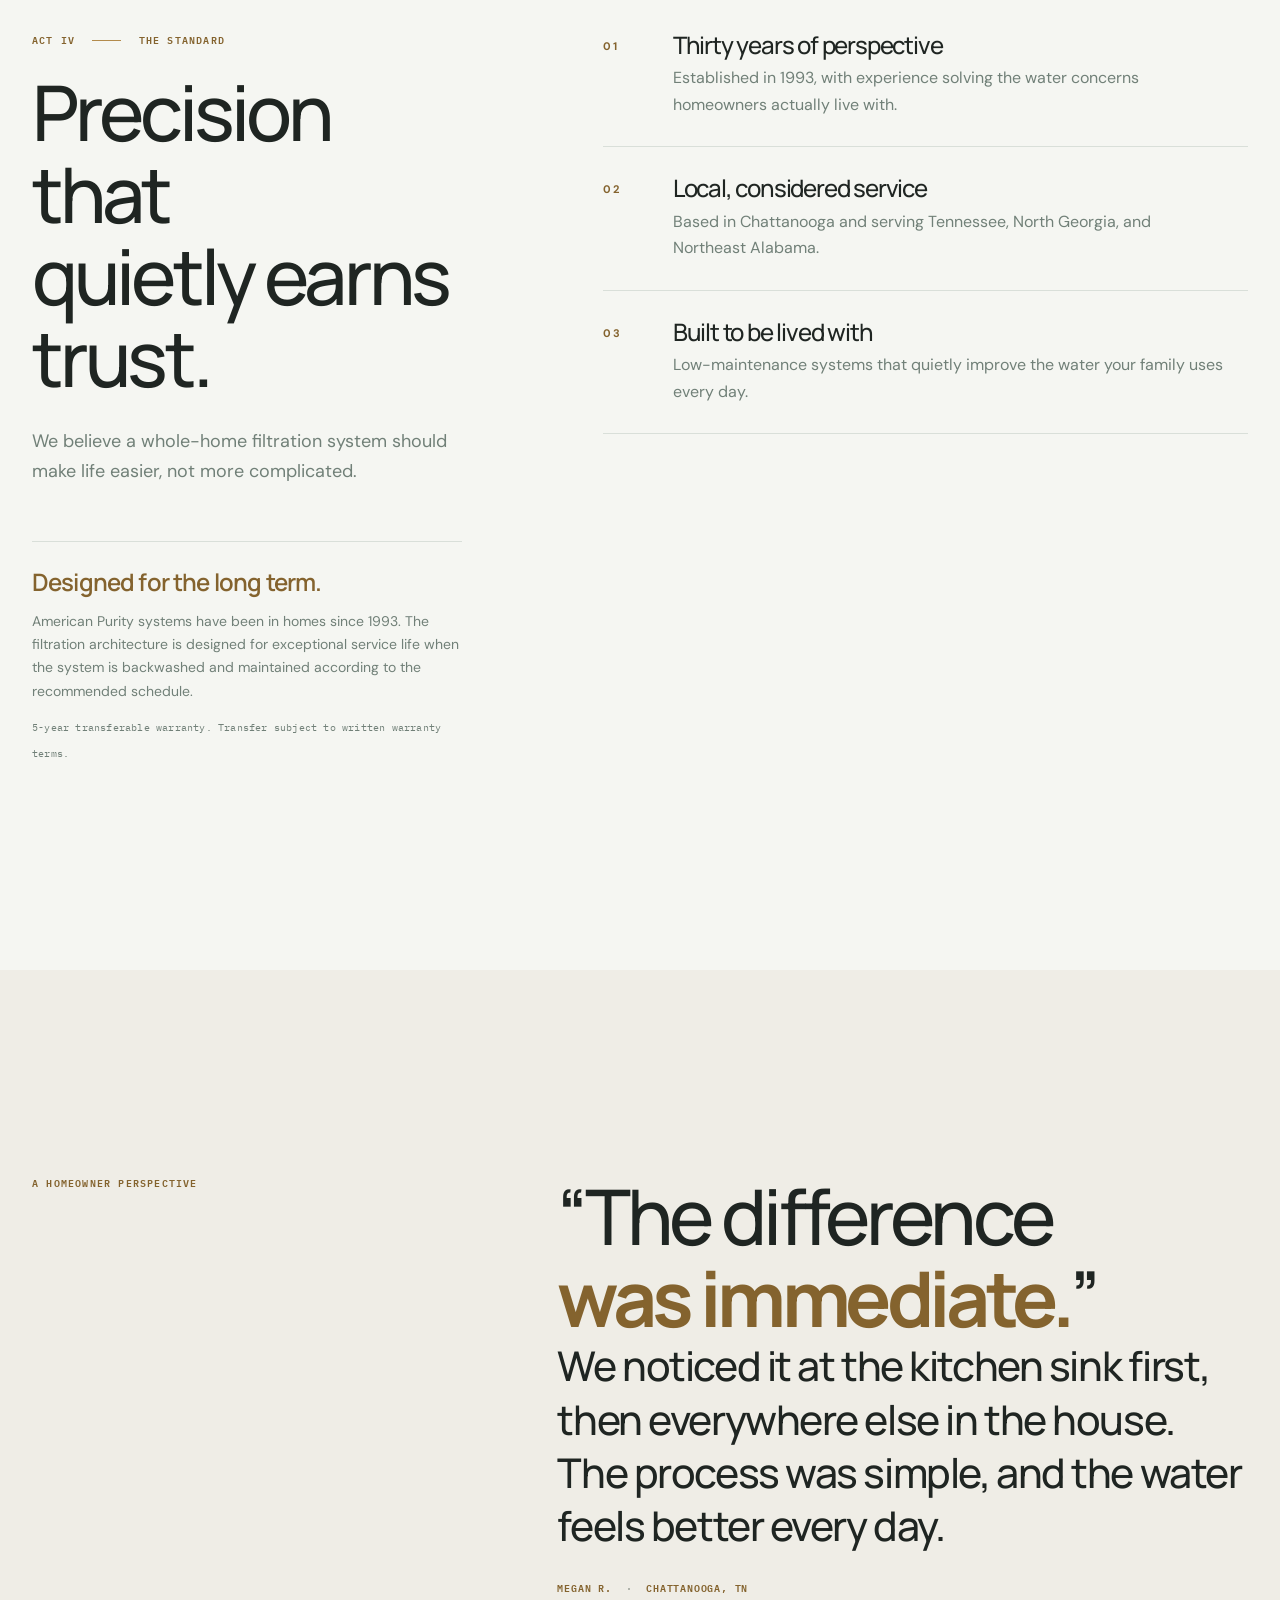
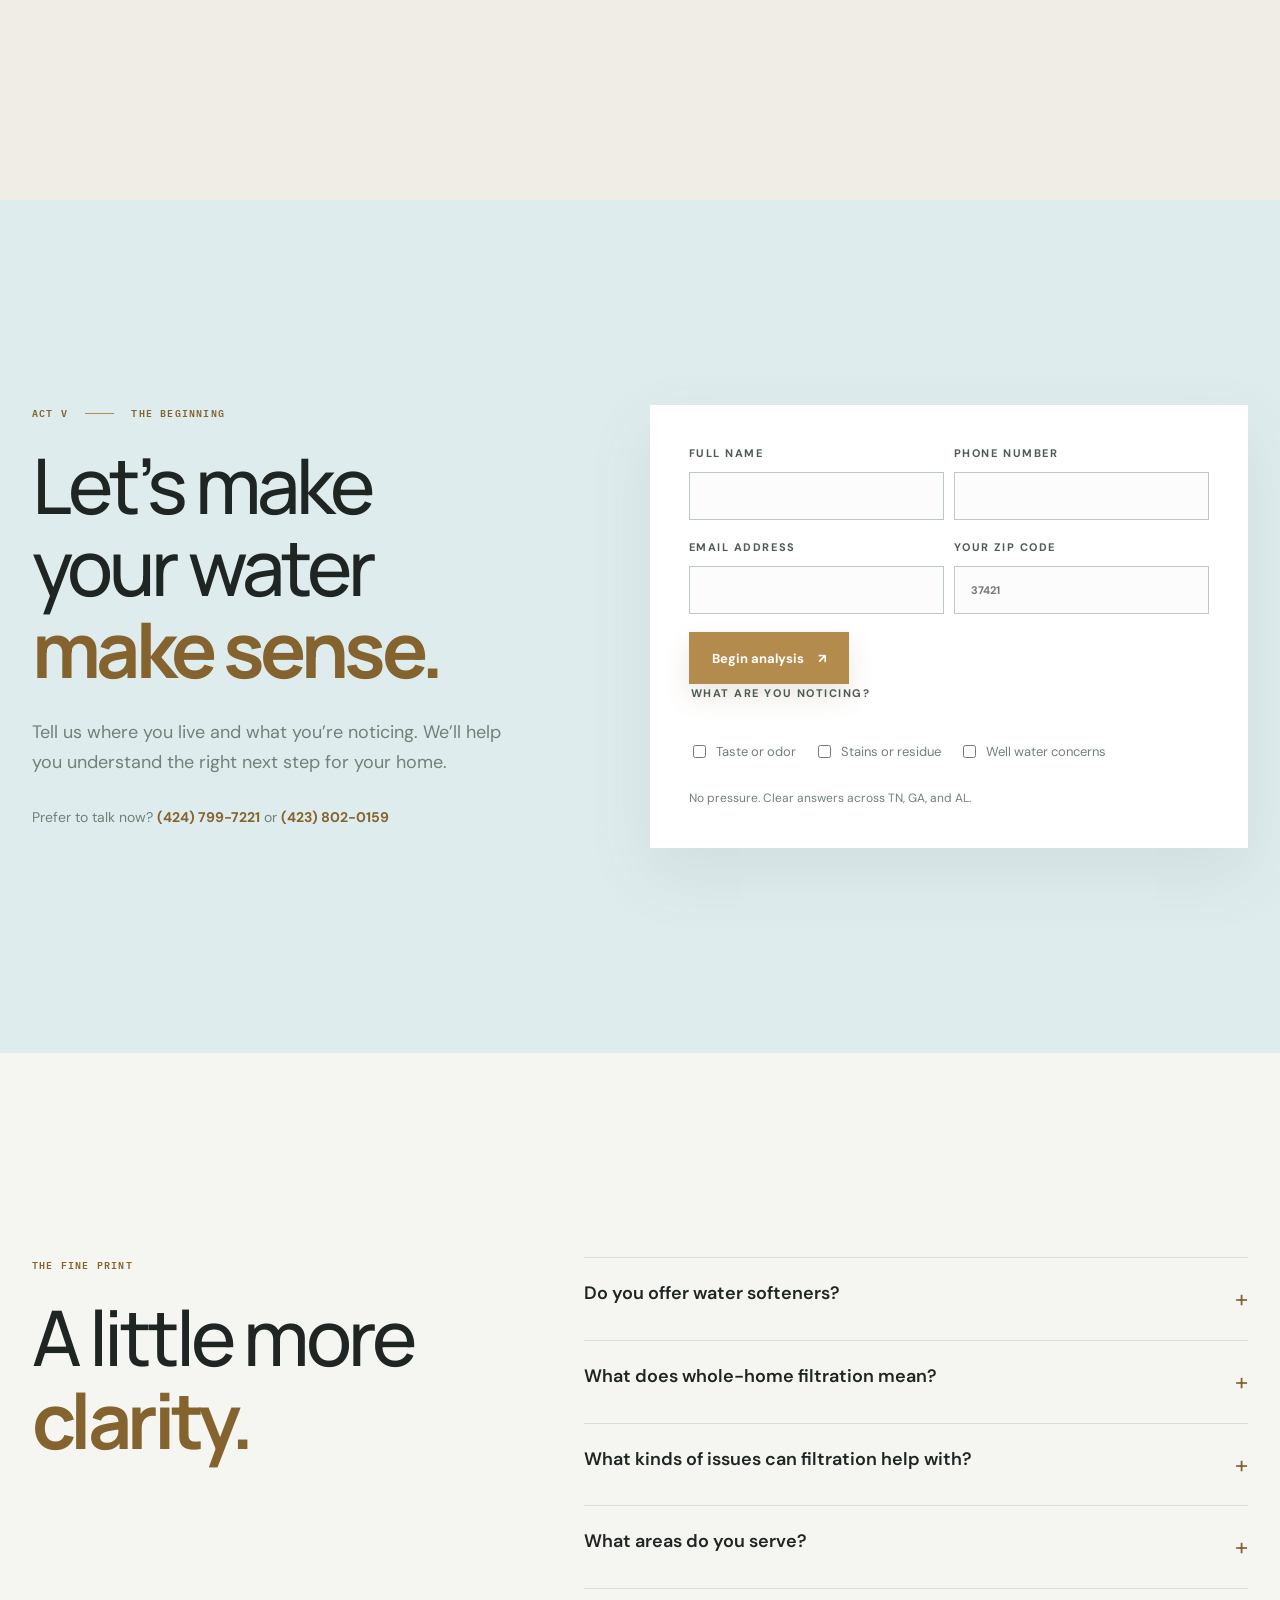
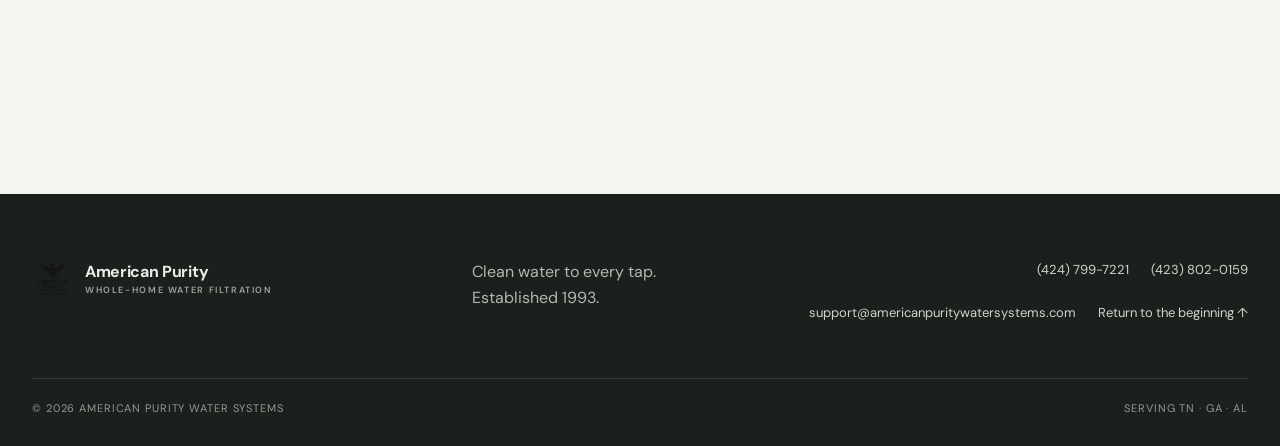
==== commit eb85e755: "Make email optional on contact form" ====
--- a/index.html
+++ b/index.html
@@ -112,7 +112,7 @@
 
     <section class="quote-act section-air section-warm" aria-labelledby="quote-title"><div class="shell quote-layout"><p class="eyebrow">A homeowner perspective</p><div><h2 id="quote-title">“The difference<br><span class="accent">was immediate.</span>”</h2><blockquote>We noticed it at the kitchen sink first, then everywhere else in the house. The process was simple, and the water feels better every day.</blockquote><p class="byline">Megan R. <span>·</span> Chattanooga, TN</p></div></div></section>
 
-    <section class="analysis-act section-air" id="analysis" aria-labelledby="analysis-title"><div class="shell analysis-layout"><div class="analysis-heading"><p class="act-label">Act V <span></span> The beginning</p><h2 id="analysis-title">Let’s make your water<br><span class="accent">make sense.</span></h2><p>Tell us where you live and what you’re noticing. We’ll help you understand the right next step for your home.</p><p class="analysis-call">Prefer to talk now? <a href="tel:+14247997221">(424) 799-7221</a> or <a href="tel:+14238020159">(423) 802-0159</a></p></div><form class="analysis-form" id="analysis-form" action="https://formspree.io/f/xbgjkrbp" method="post"><div class="contact-fields"><label>Full Name<input name="name" autocomplete="name" required></label><label>Phone Number<input name="phone" type="tel" autocomplete="tel" required></label><label>Email Address<input name="email" type="email" autocomplete="email" required></label><label>Your ZIP code<input id="zip" name="zip" inputmode="numeric" autocomplete="postal-code" placeholder="37421" pattern="[0-9]{5}(-[0-9]{4})?" required></label></div><div class="form-row"><button class="button button-gold" type="submit">Begin analysis <span aria-hidden="true">↗</span></button></div><fieldset><legend>What are you noticing?</legend><label><input type="checkbox" name="concern" value="Taste or odor"> Taste or odor</label><label><input type="checkbox" name="concern" value="Stains or residue"> Stains or residue</label><label><input type="checkbox" name="concern" value="Well water concerns"> Well water concerns</label></fieldset><p class="form-note" id="form-note" role="status">No pressure. Clear answers across TN, GA, and AL.</p></form></div></section>
+    <section class="analysis-act section-air" id="analysis" aria-labelledby="analysis-title"><div class="shell analysis-layout"><div class="analysis-heading"><p class="act-label">Act V <span></span> The beginning</p><h2 id="analysis-title">Let’s make your water<br><span class="accent">make sense.</span></h2><p>Tell us where you live and what you’re noticing. We’ll help you understand the right next step for your home.</p><p class="analysis-call">Prefer to talk now? <a href="tel:+14247997221">(424) 799-7221</a> or <a href="tel:+14238020159">(423) 802-0159</a></p></div><form class="analysis-form" id="analysis-form" action="https://formspree.io/f/xbgjkrbp" method="post"><div class="contact-fields"><label>Full Name<input name="name" autocomplete="name" required></label><label>Phone Number<input name="phone" type="tel" autocomplete="tel" required></label><label>Email Address<input name="email" type="email" autocomplete="email"></label><label>Your ZIP code<input id="zip" name="zip" inputmode="numeric" autocomplete="postal-code" placeholder="37421" pattern="[0-9]{5}(-[0-9]{4})?" required></label></div><div class="form-row"><button class="button button-gold" type="submit">Begin analysis <span aria-hidden="true">↗</span></button></div><fieldset><legend>What are you noticing?</legend><label><input type="checkbox" name="concern" value="Taste or odor"> Taste or odor</label><label><input type="checkbox" name="concern" value="Stains or residue"> Stains or residue</label><label><input type="checkbox" name="concern" value="Well water concerns"> Well water concerns</label></fieldset><p class="form-note" id="form-note" role="status">No pressure. Clear answers across TN, GA, and AL.</p></form></div></section>
 
     <section class="faq-act section-air" id="faq" aria-labelledby="faq-title"><div class="shell faq-layout"><div><p class="eyebrow">The fine print</p><h2 id="faq-title">A little more<br><span class="accent">clarity.</span></h2></div><div class="faq-list"><details><summary>Do you offer water softeners?<span>+</span></summary><p>No. American Purity focuses on whole-home water filtration systems. We are not a water softener company.</p></details><details><summary>What does whole-home filtration mean?<span>+</span></summary><p>It means the water entering your home is treated before it reaches your fixtures, so you get cleaner water at the kitchen sink, bathrooms, showers, laundry room, and more.</p></details><details><summary>What kinds of issues can filtration help with?<span>+</span></summary><p>Depending on your water source and local conditions, filtration may help with bad taste, chlorine smell, sulfur odor, staining, sediment, and overall water quality concerns.</p></details><details><summary>What areas do you serve?<span>+</span></summary><p>We’re based in Chattanooga and serve the surrounding Tri-State region across Tennessee, North Georgia, and Northeast Alabama.</p></details></div></div></section>
   </main>
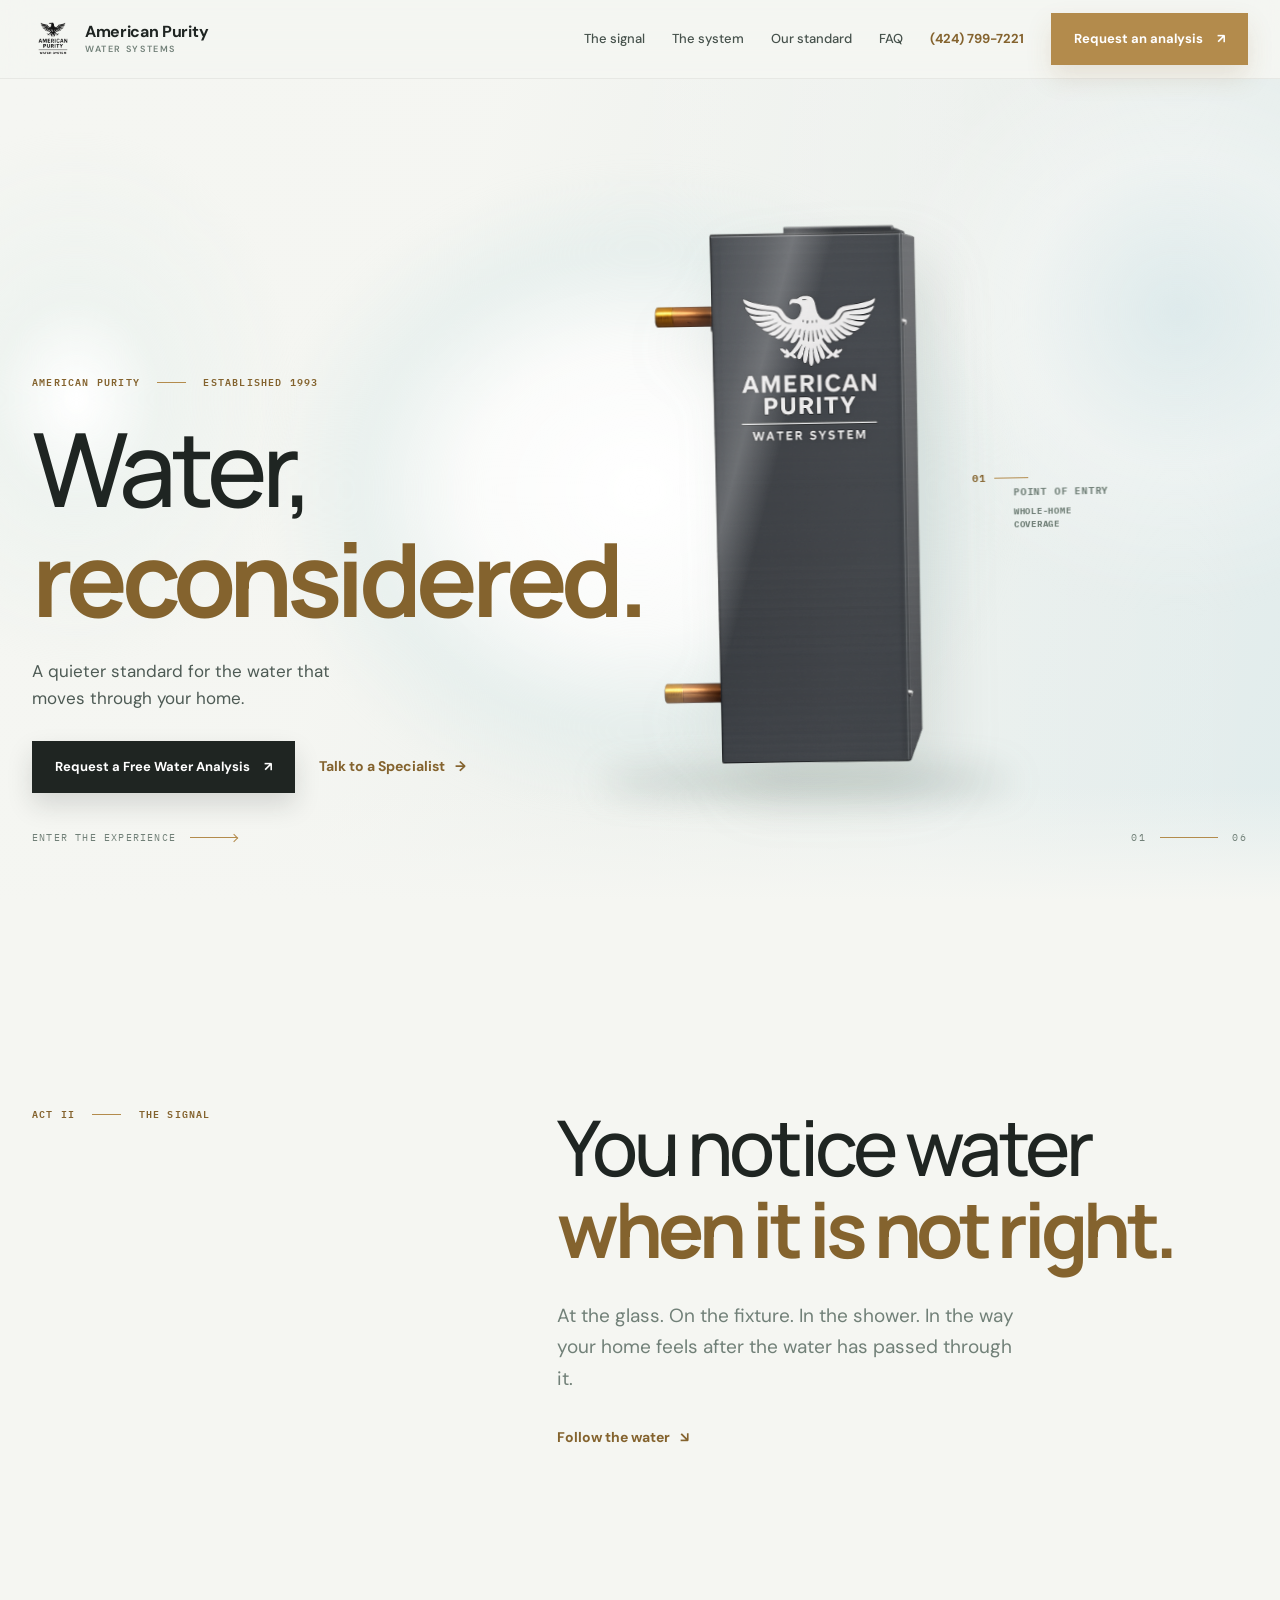
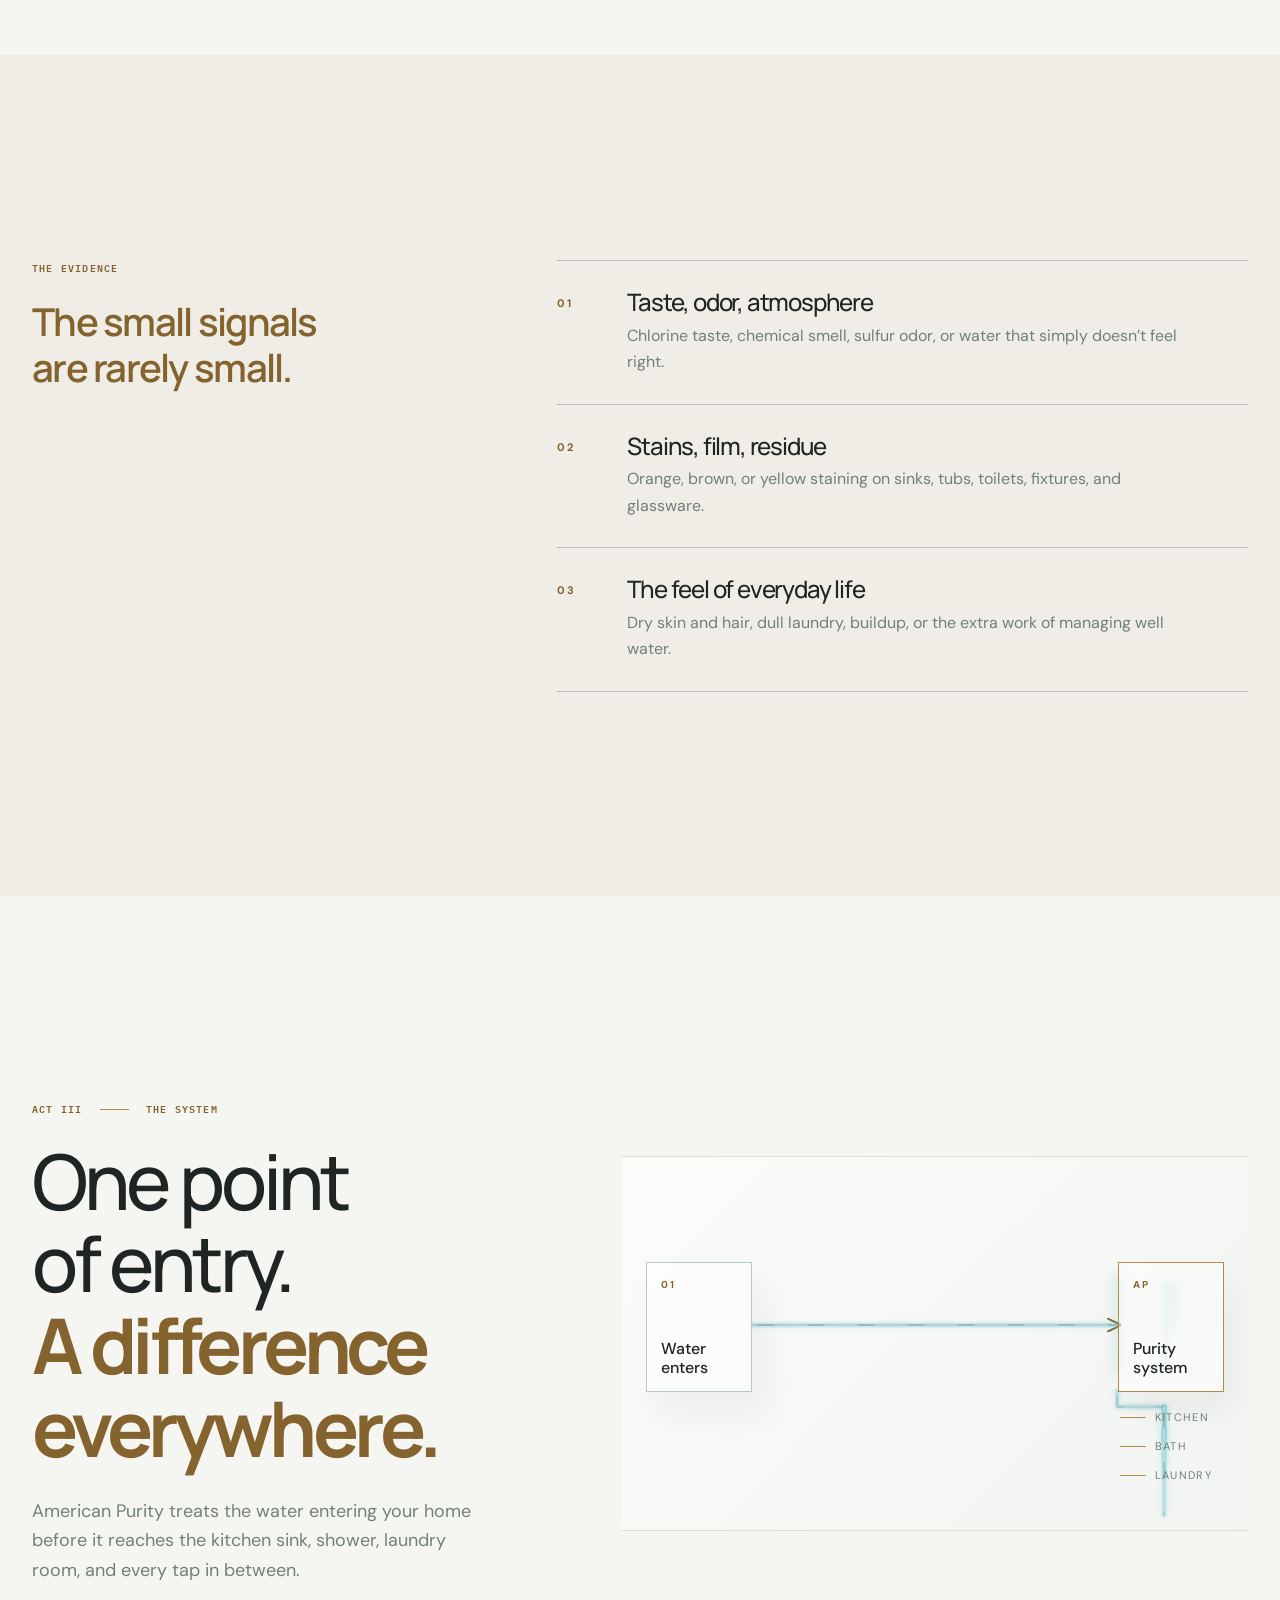
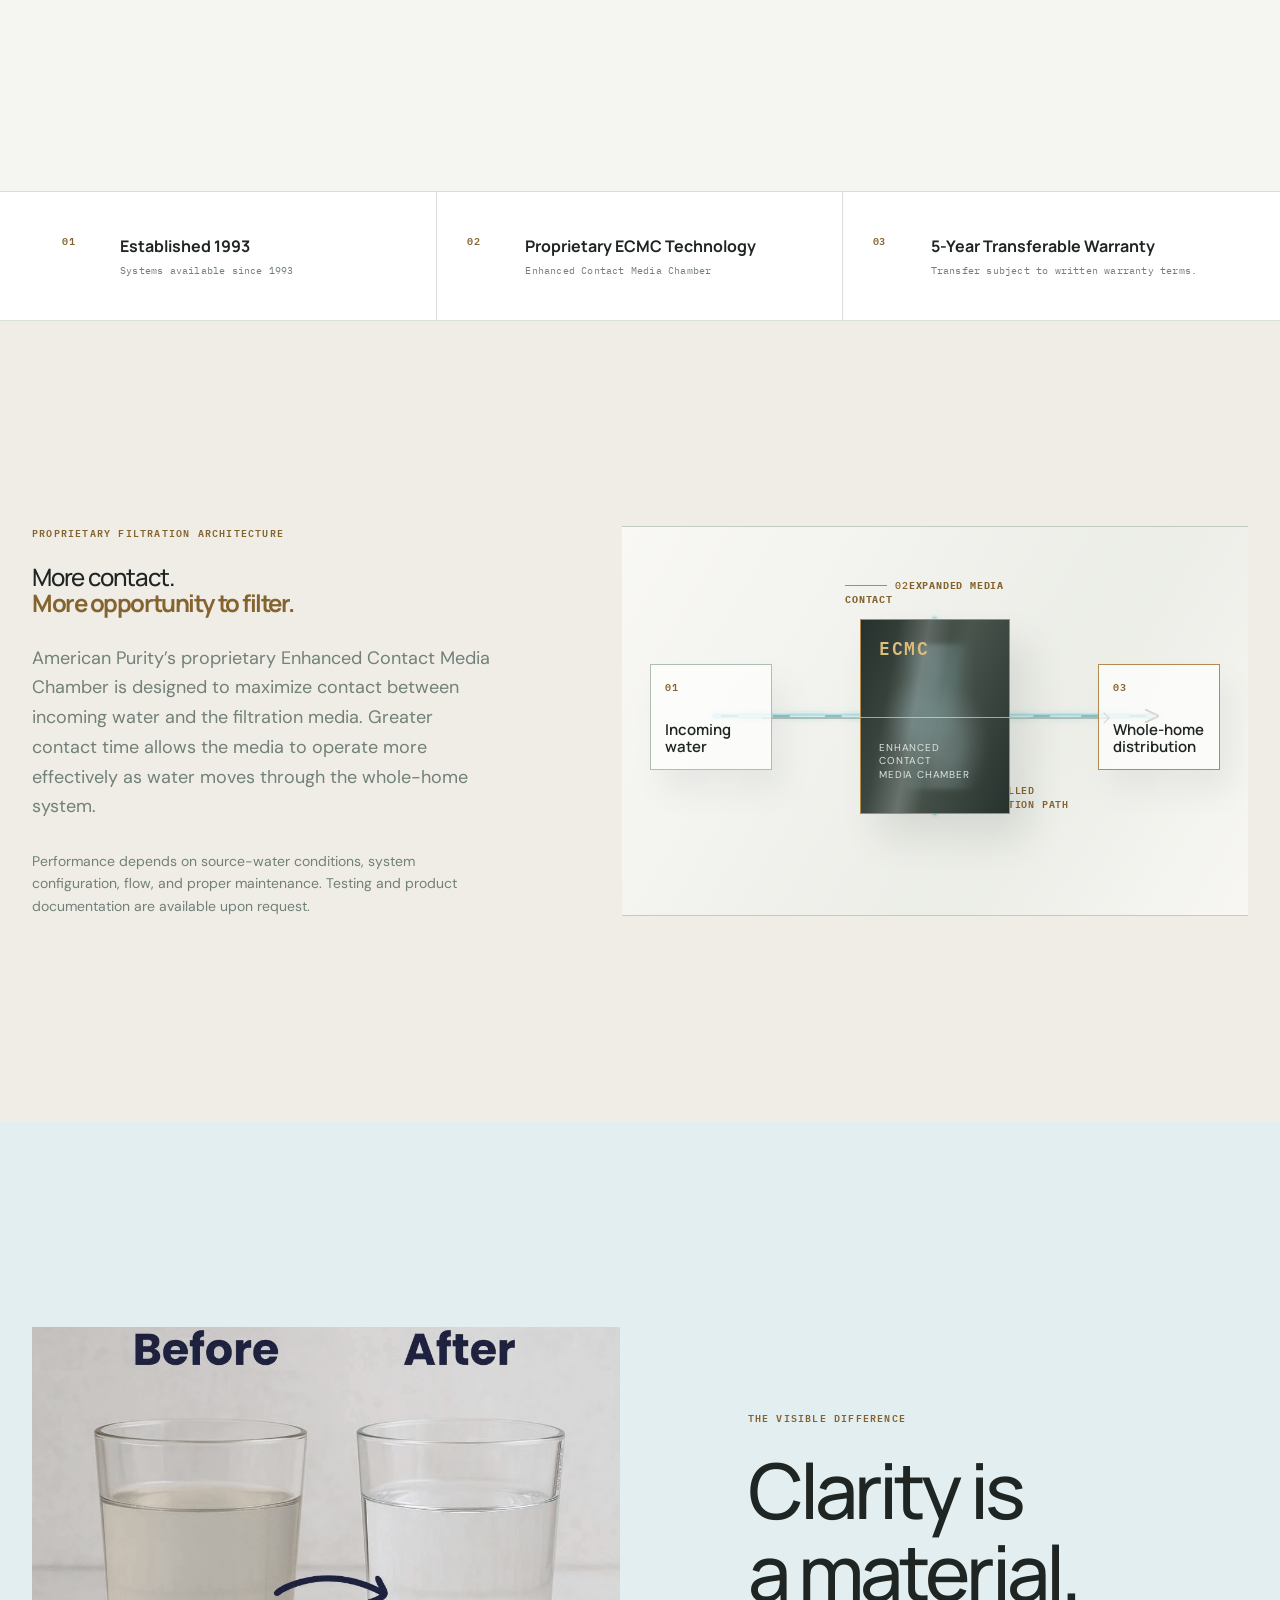
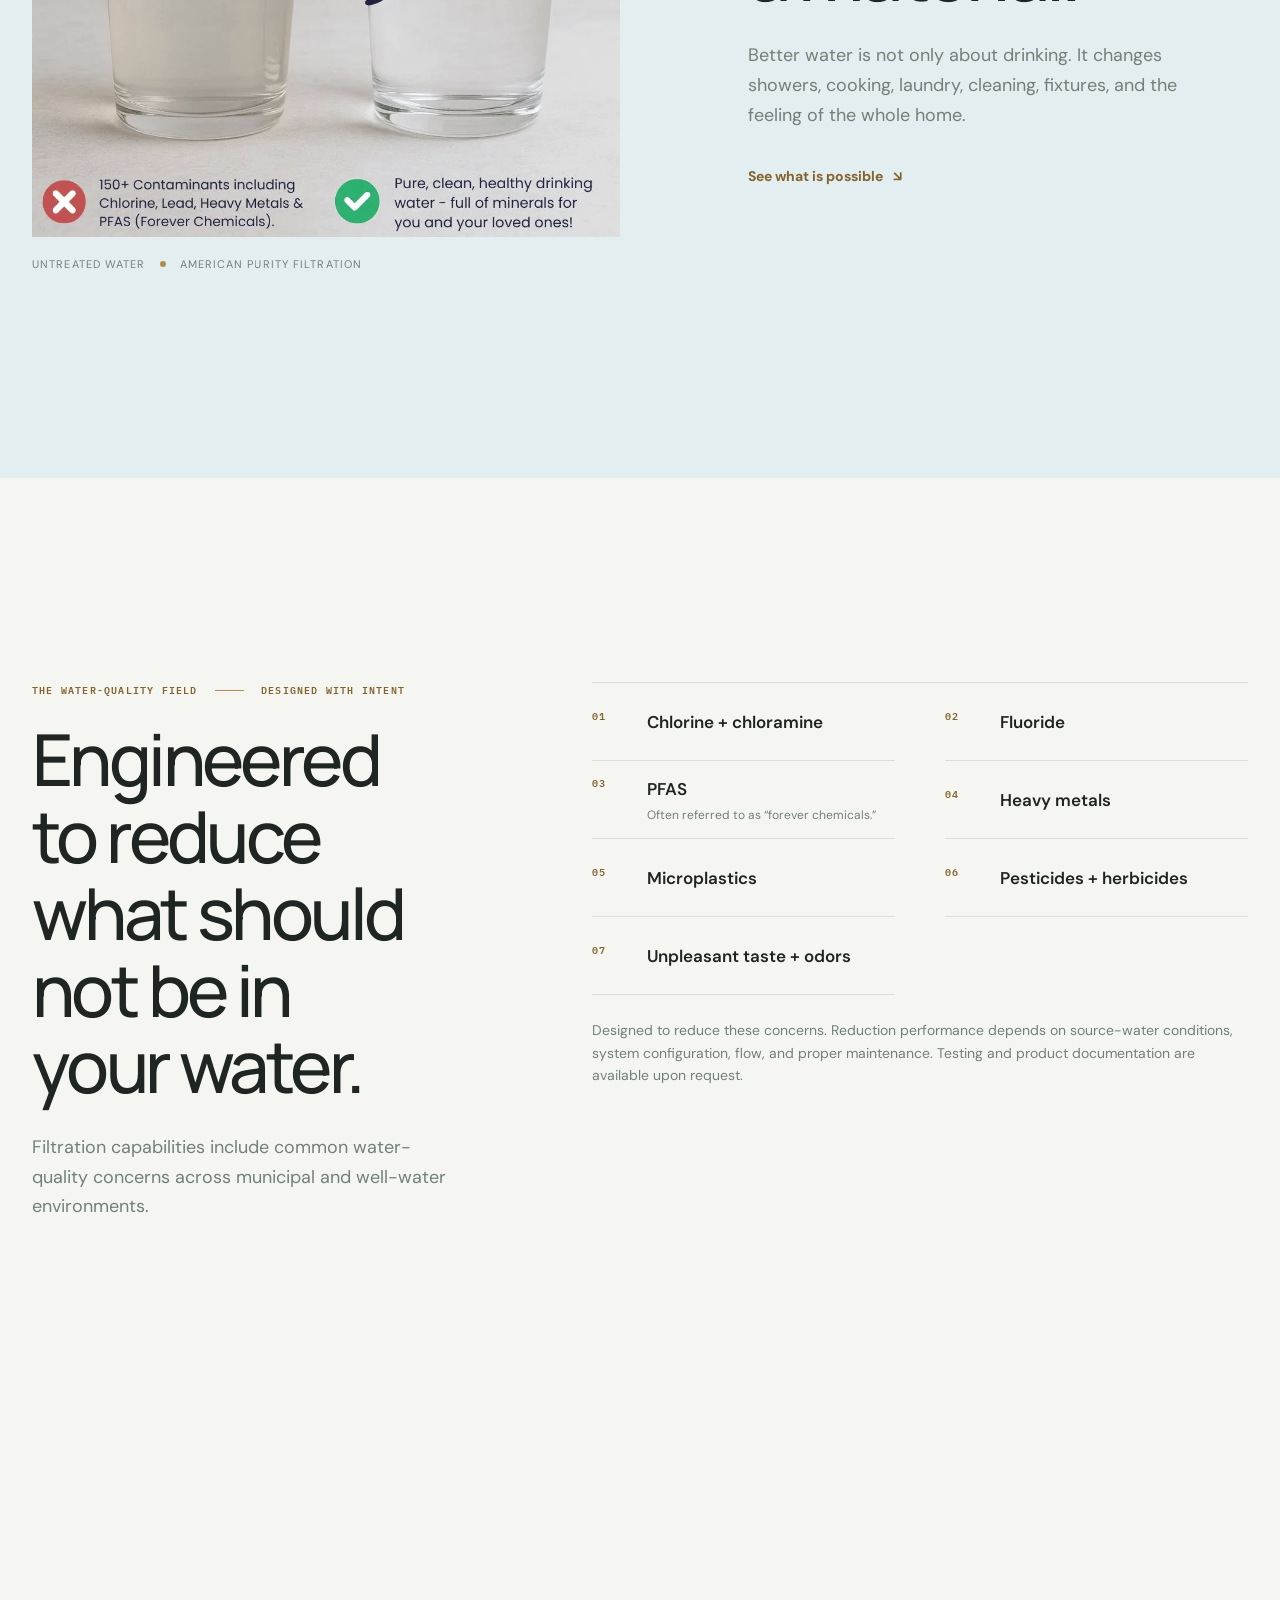
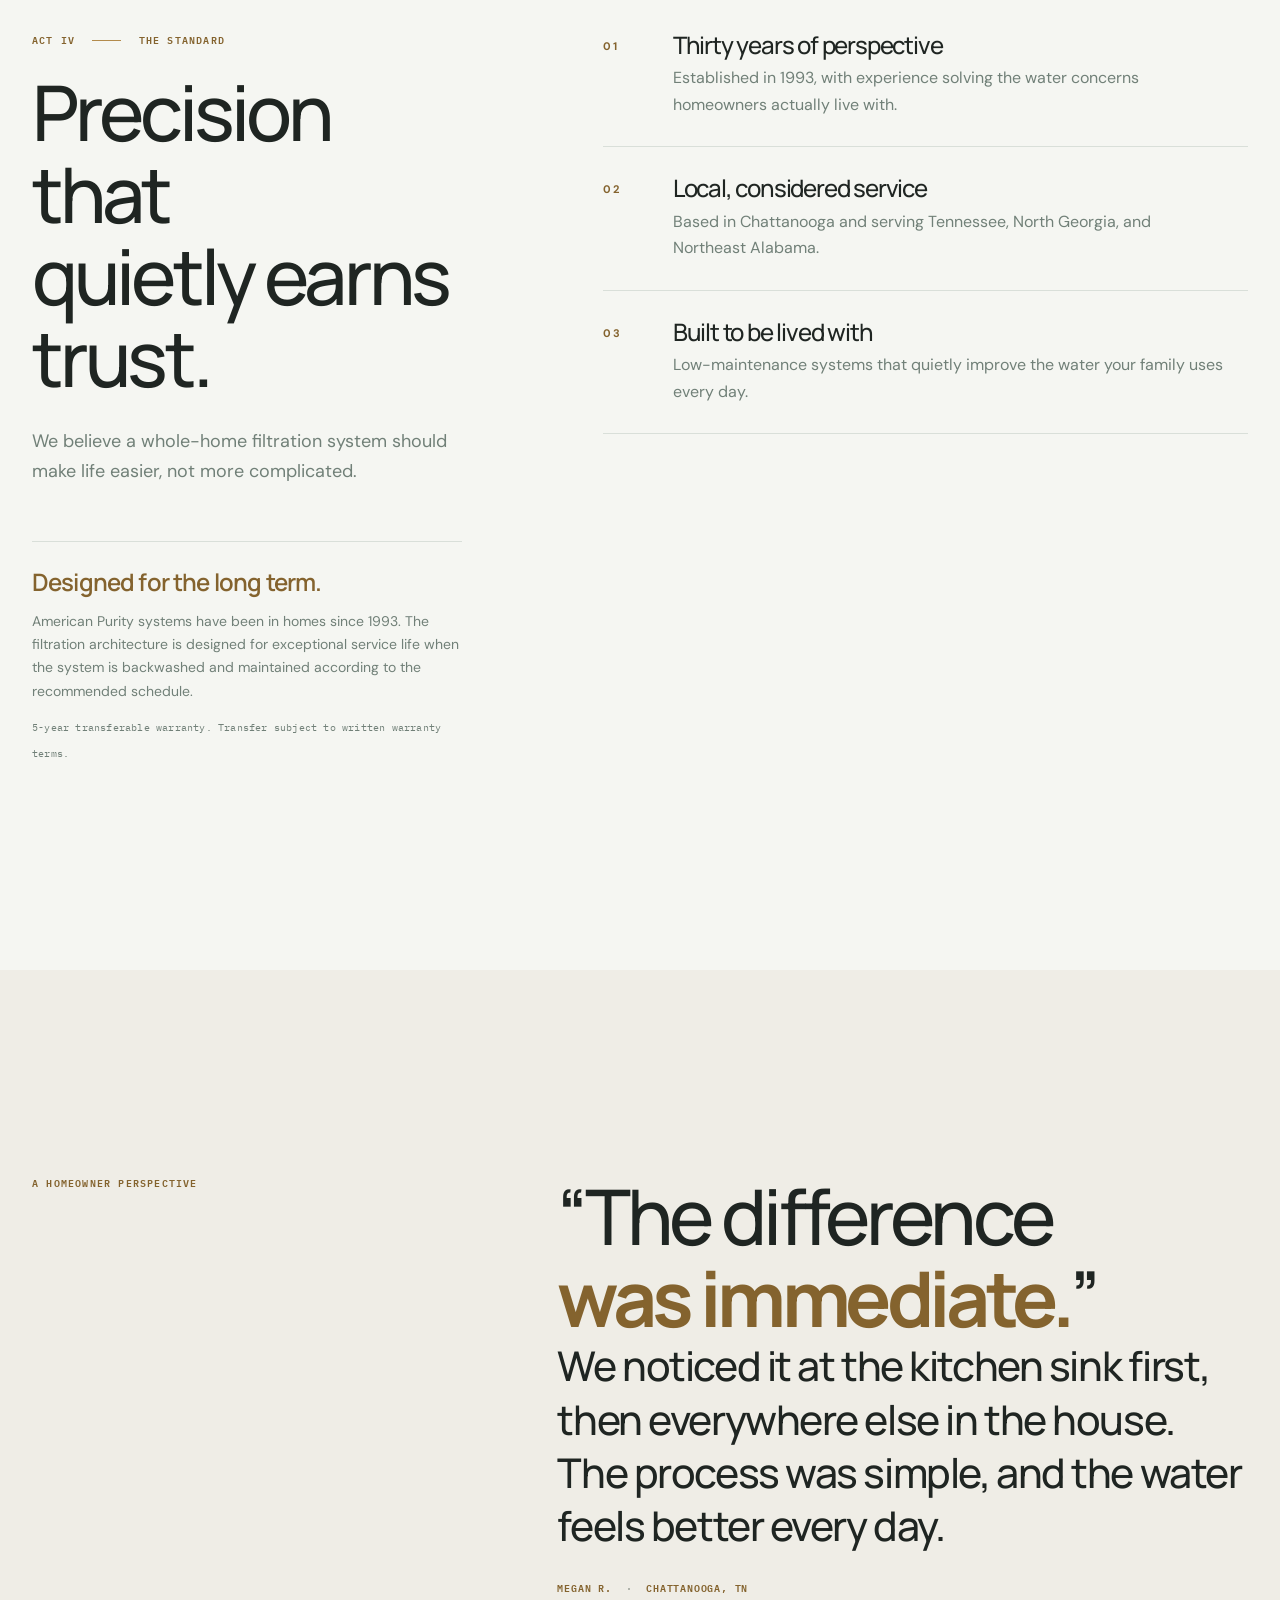
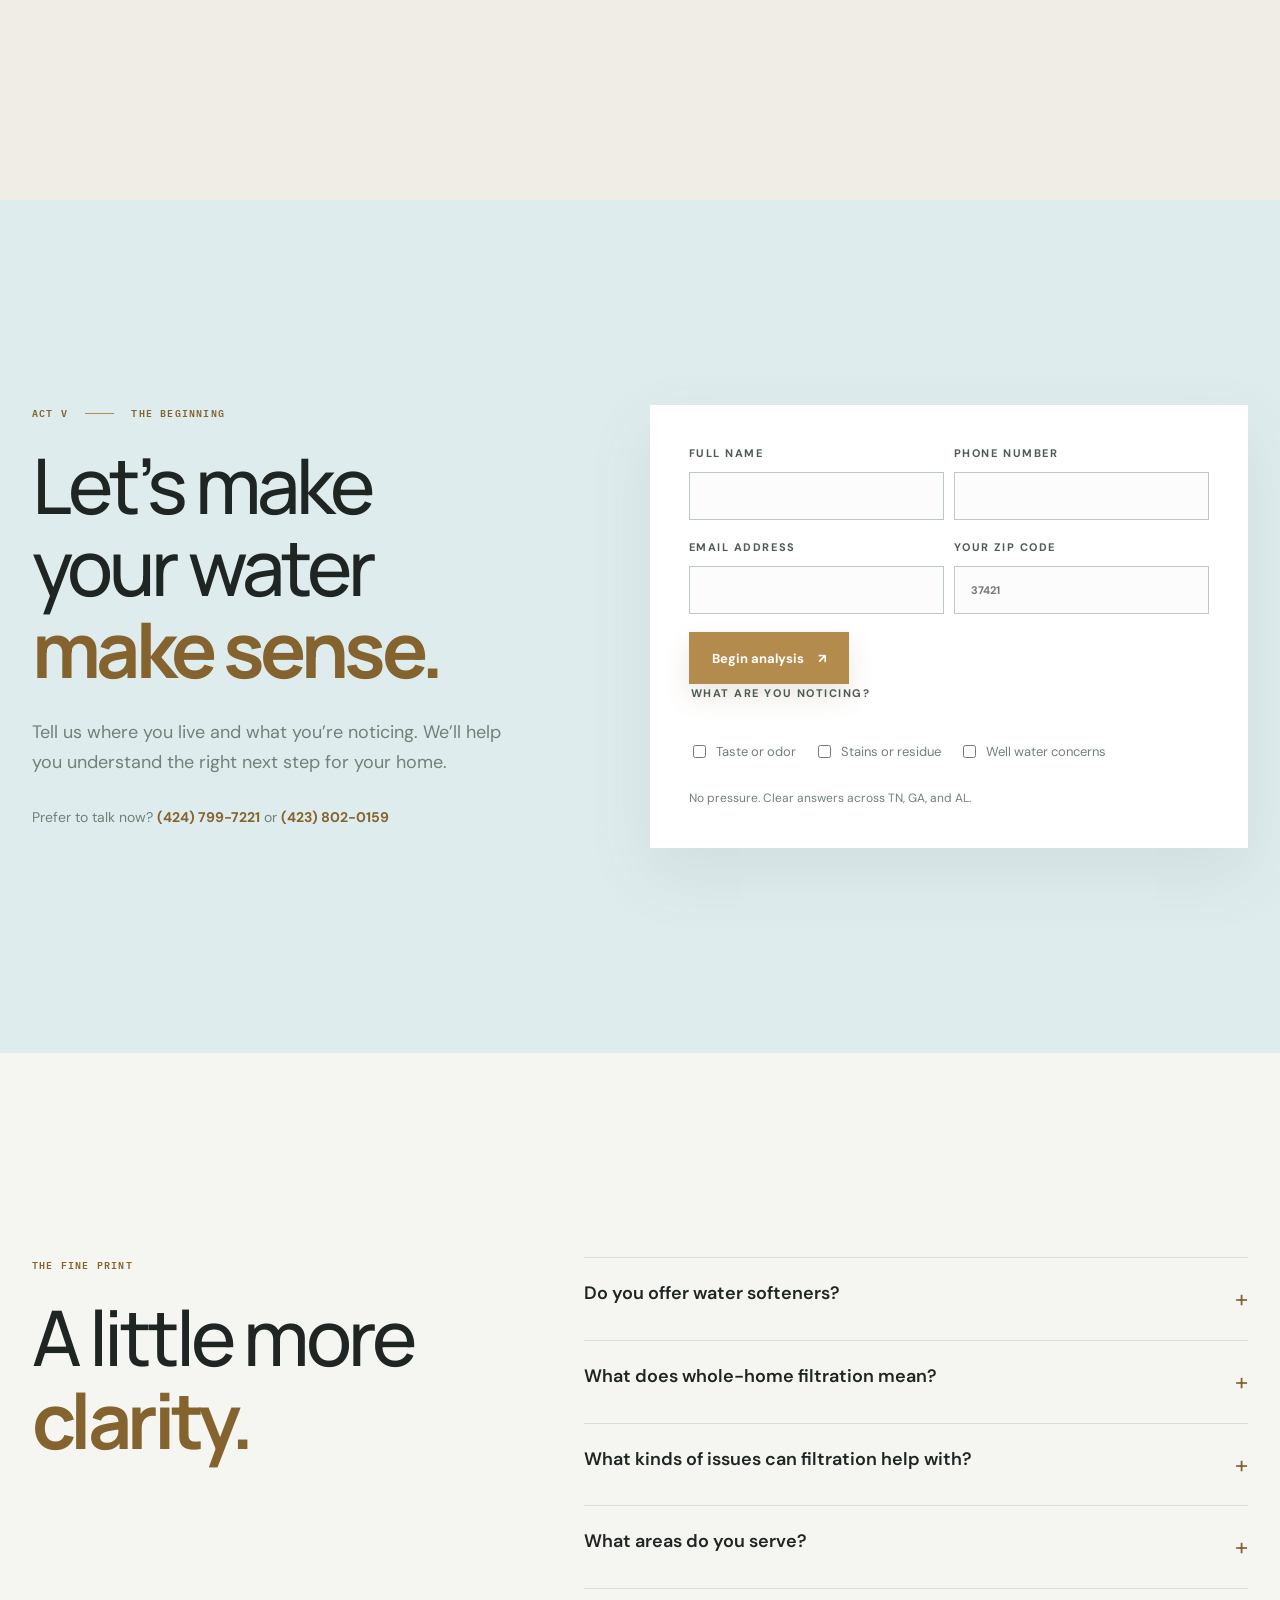
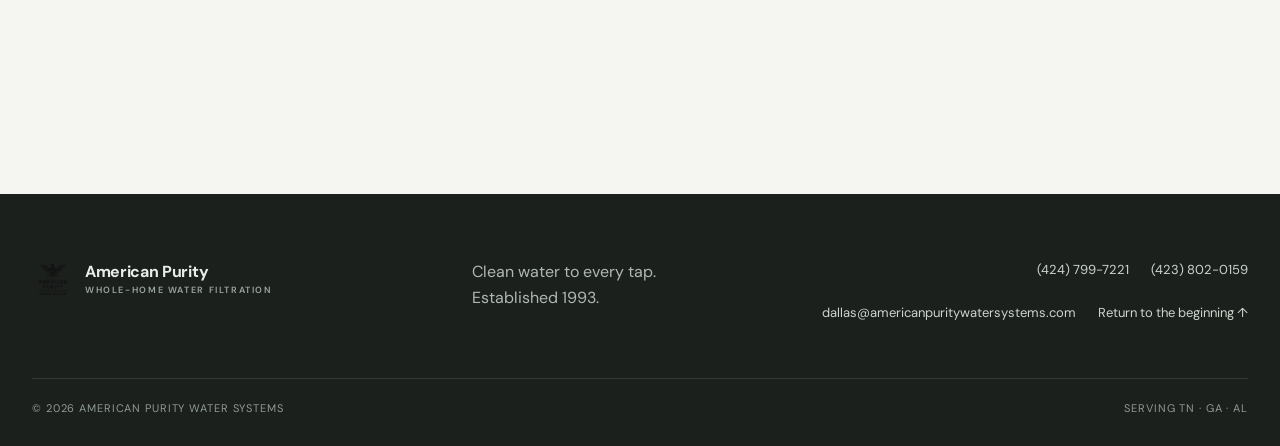
==== commit 569d1135: "Update contact email address" ====
--- a/index.html
+++ b/index.html
@@ -117,7 +117,7 @@
     <section class="faq-act section-air" id="faq" aria-labelledby="faq-title"><div class="shell faq-layout"><div><p class="eyebrow">The fine print</p><h2 id="faq-title">A little more<br><span class="accent">clarity.</span></h2></div><div class="faq-list"><details><summary>Do you offer water softeners?<span>+</span></summary><p>No. American Purity focuses on whole-home water filtration systems. We are not a water softener company.</p></details><details><summary>What does whole-home filtration mean?<span>+</span></summary><p>It means the water entering your home is treated before it reaches your fixtures, so you get cleaner water at the kitchen sink, bathrooms, showers, laundry room, and more.</p></details><details><summary>What kinds of issues can filtration help with?<span>+</span></summary><p>Depending on your water source and local conditions, filtration may help with bad taste, chlorine smell, sulfur odor, staining, sediment, and overall water quality concerns.</p></details><details><summary>What areas do you serve?<span>+</span></summary><p>We’re based in Chattanooga and serve the surrounding Tri-State region across Tennessee, North Georgia, and Northeast Alabama.</p></details></div></div></section>
   </main>
 
-  <footer class="site-footer"><div class="shell footer-grid"><a class="brand footer-brand" href="#top"><img src="logo.png" alt="" width="42" height="42"><span>American Purity<small>Whole-home water filtration</small></span></a><p>Clean water to every tap.<br>Established 1993.</p><div class="footer-links"><a href="tel:+14247997221">(424) 799-7221</a><a href="tel:+14238020159">(423) 802-0159</a><a href="mailto:support@americanpuritywatersystems.com">support@americanpuritywatersystems.com</a><a href="#top">Return to the beginning ↑</a></div></div><div class="shell footer-bottom"><span>© <span id="year"></span> American Purity Water Systems</span><span>Serving TN · GA · AL</span></div></footer>
+  <footer class="site-footer"><div class="shell footer-grid"><a class="brand footer-brand" href="#top"><img src="logo.png" alt="" width="42" height="42"><span>American Purity<small>Whole-home water filtration</small></span></a><p>Clean water to every tap.<br>Established 1993.</p><div class="footer-links"><a href="tel:+14247997221">(424) 799-7221</a><a href="tel:+14238020159">(423) 802-0159</a><a href="mailto:dallas@americanpuritywatersystems.com">dallas@americanpuritywatersystems.com</a><a href="#top">Return to the beginning ↑</a></div></div><div class="shell footer-bottom"><span>© <span id="year"></span> American Purity Water Systems</span><span>Serving TN · GA · AL</span></div></footer>
 
   <script src="premium.js" defer></script>
 </body>
